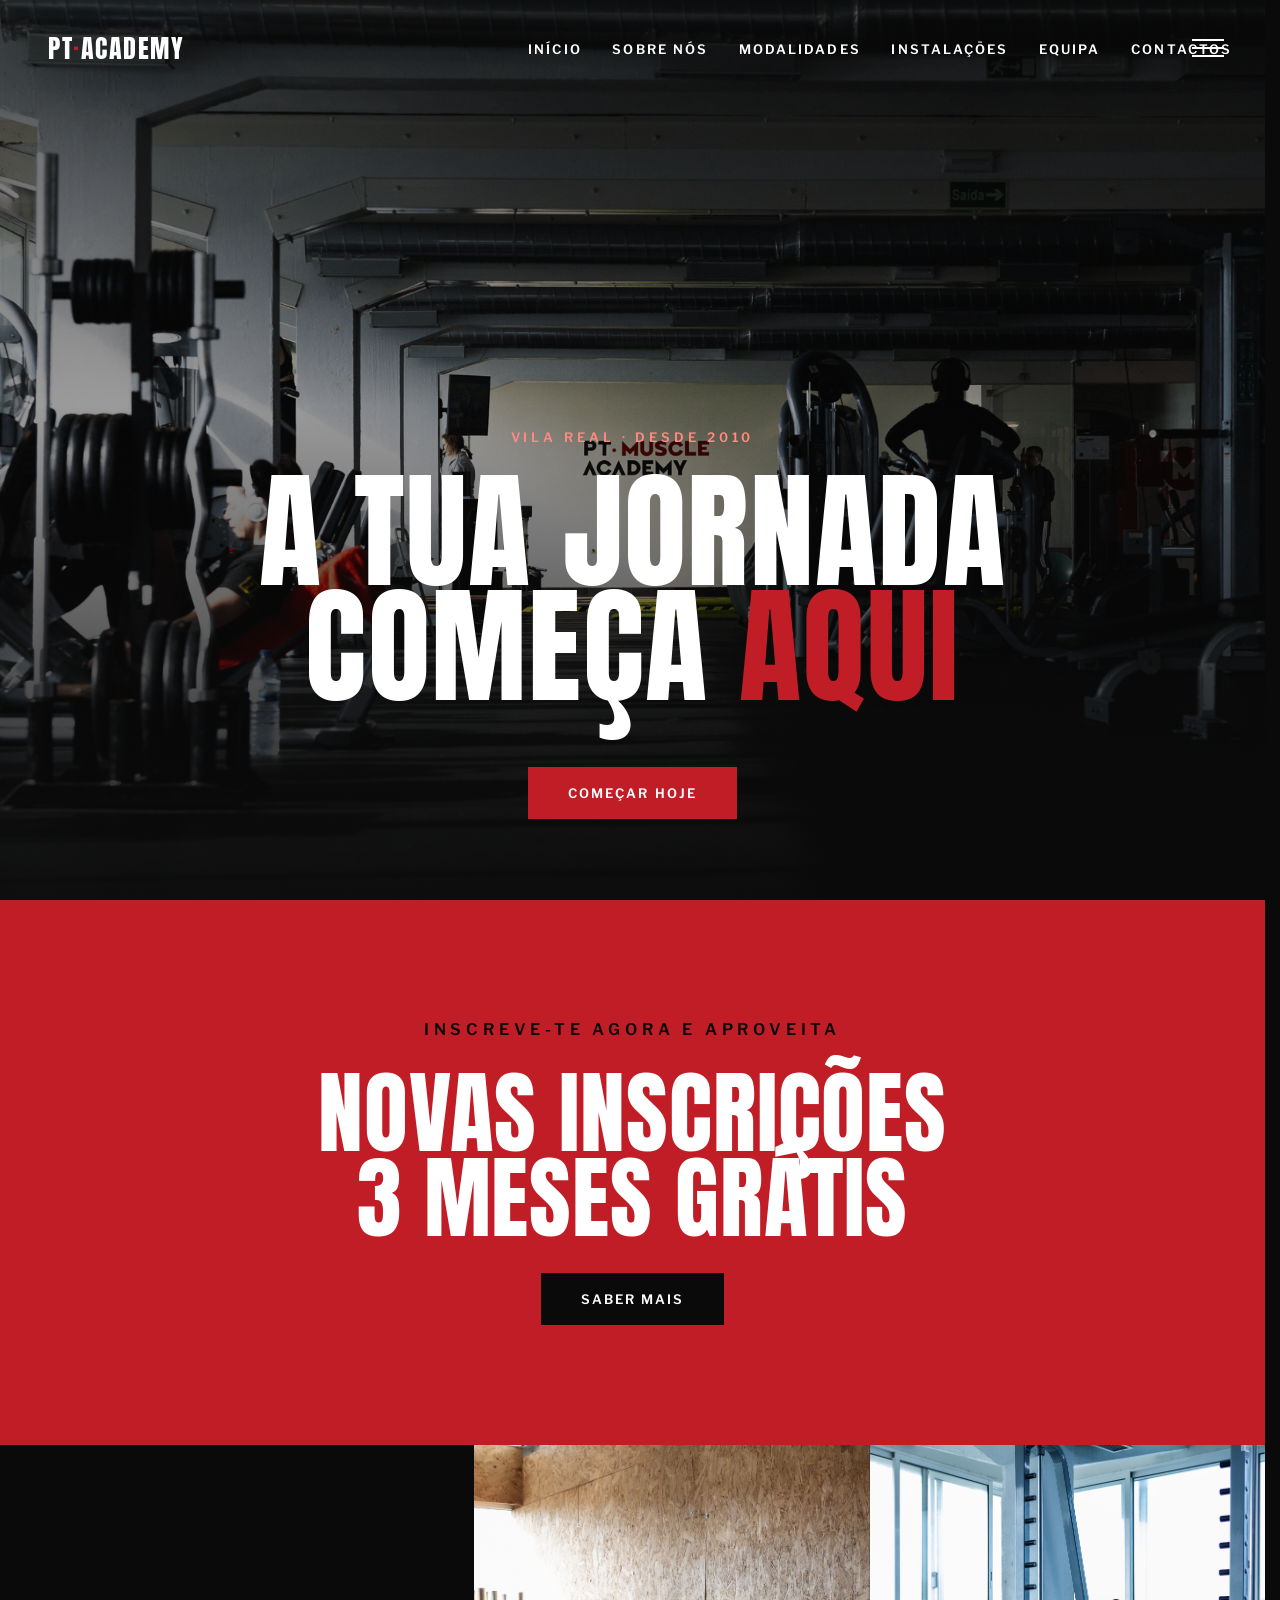
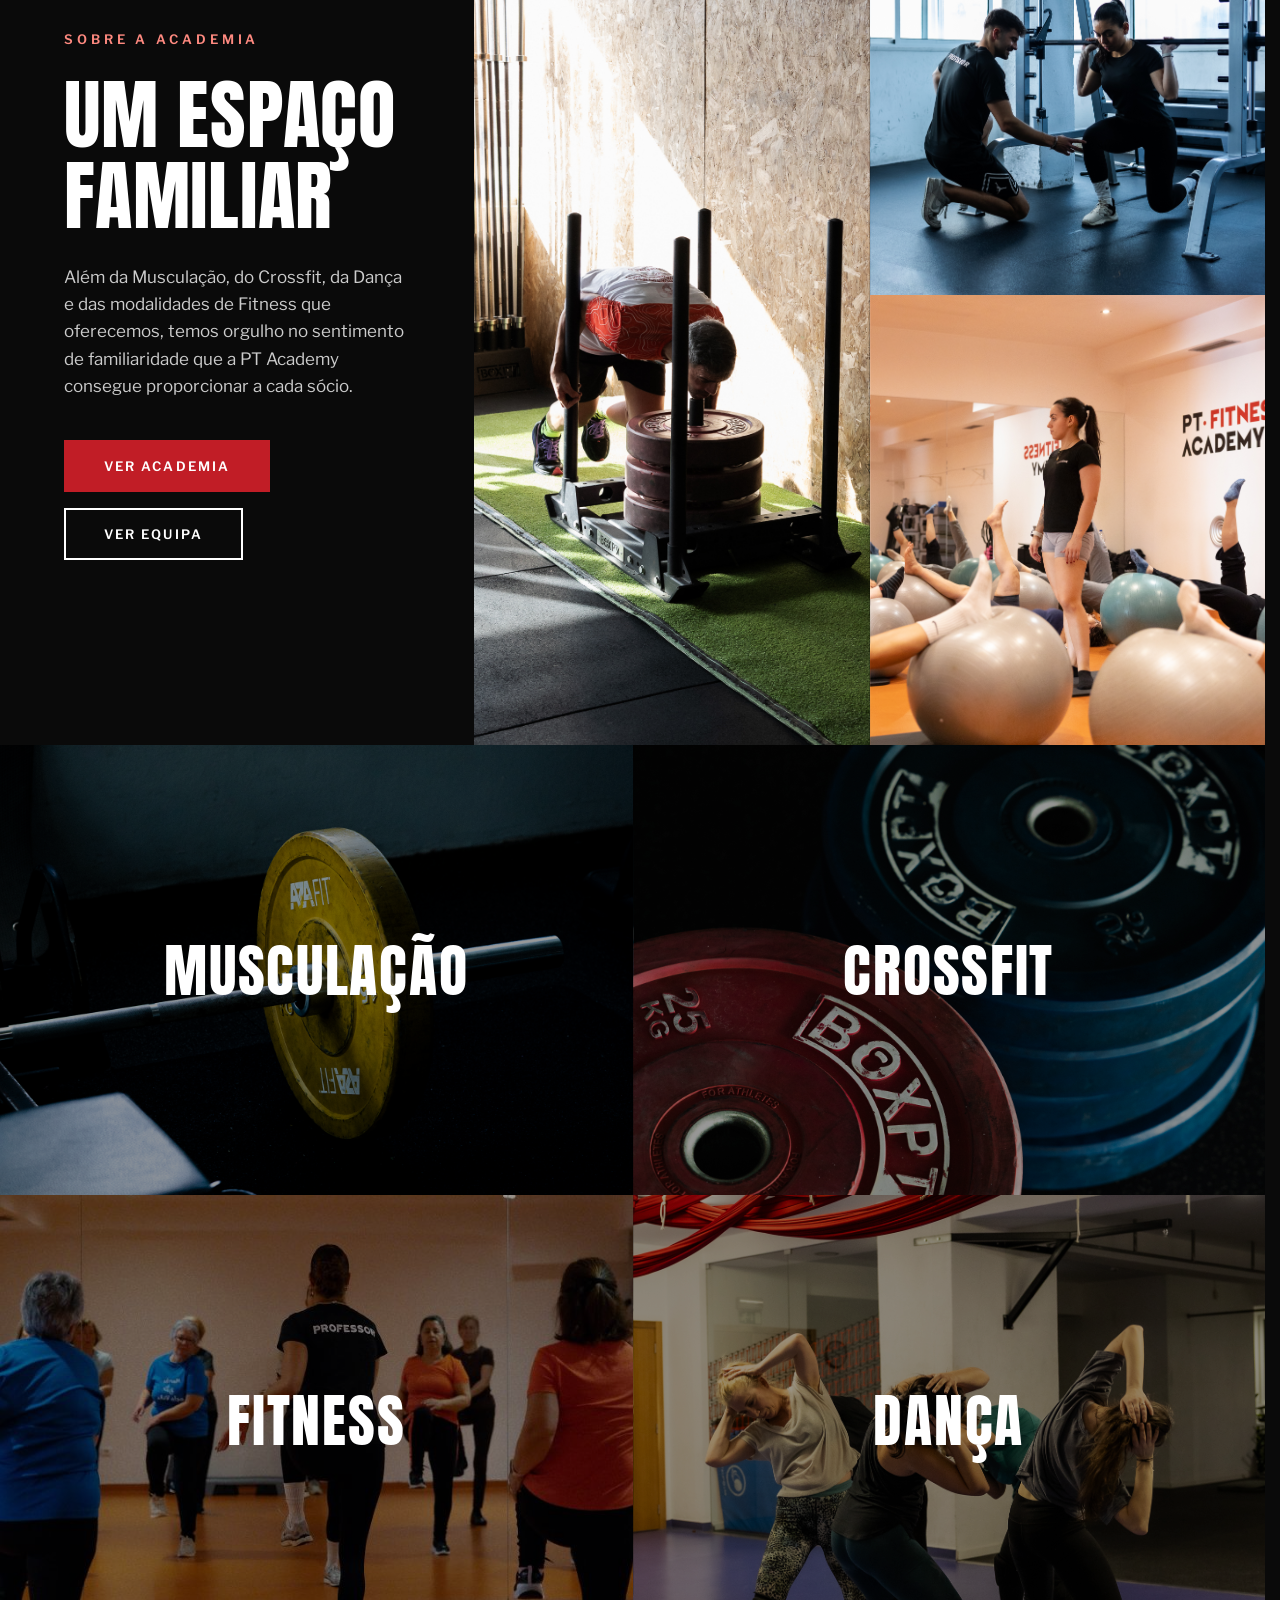
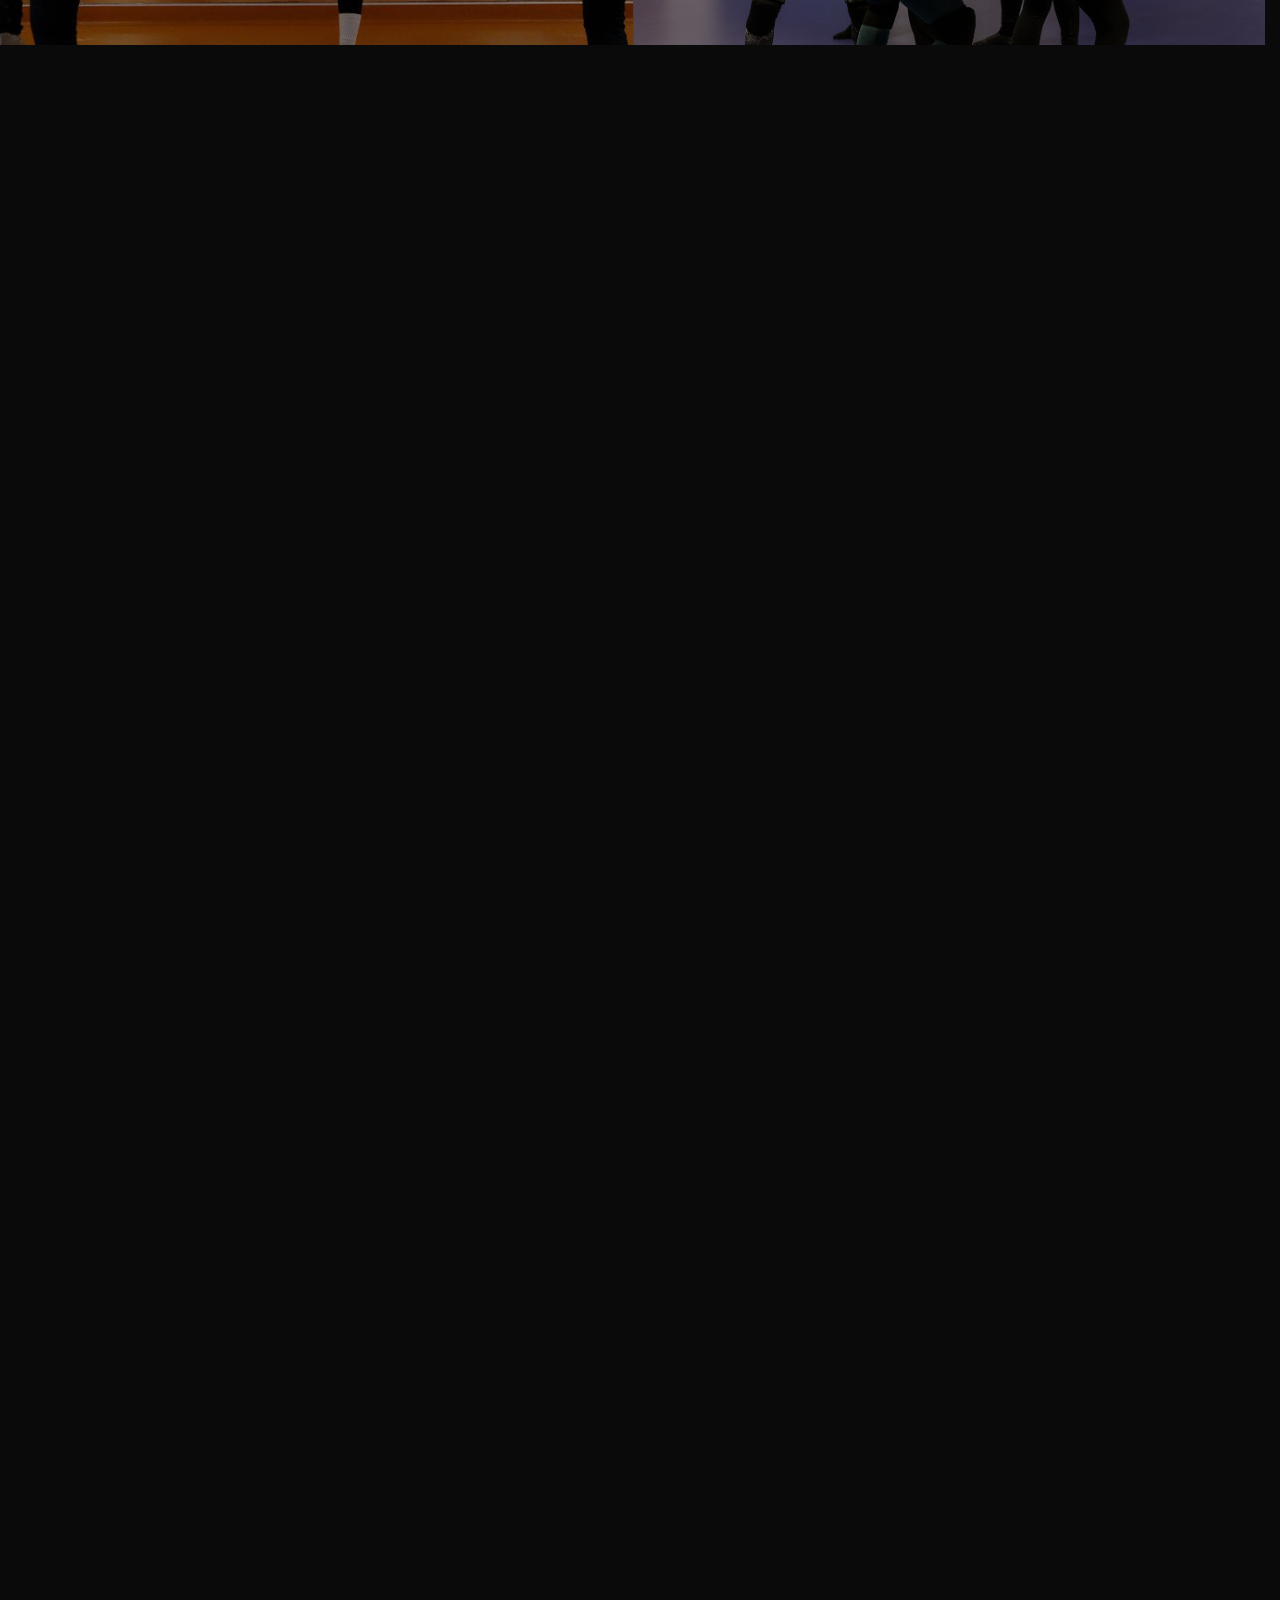
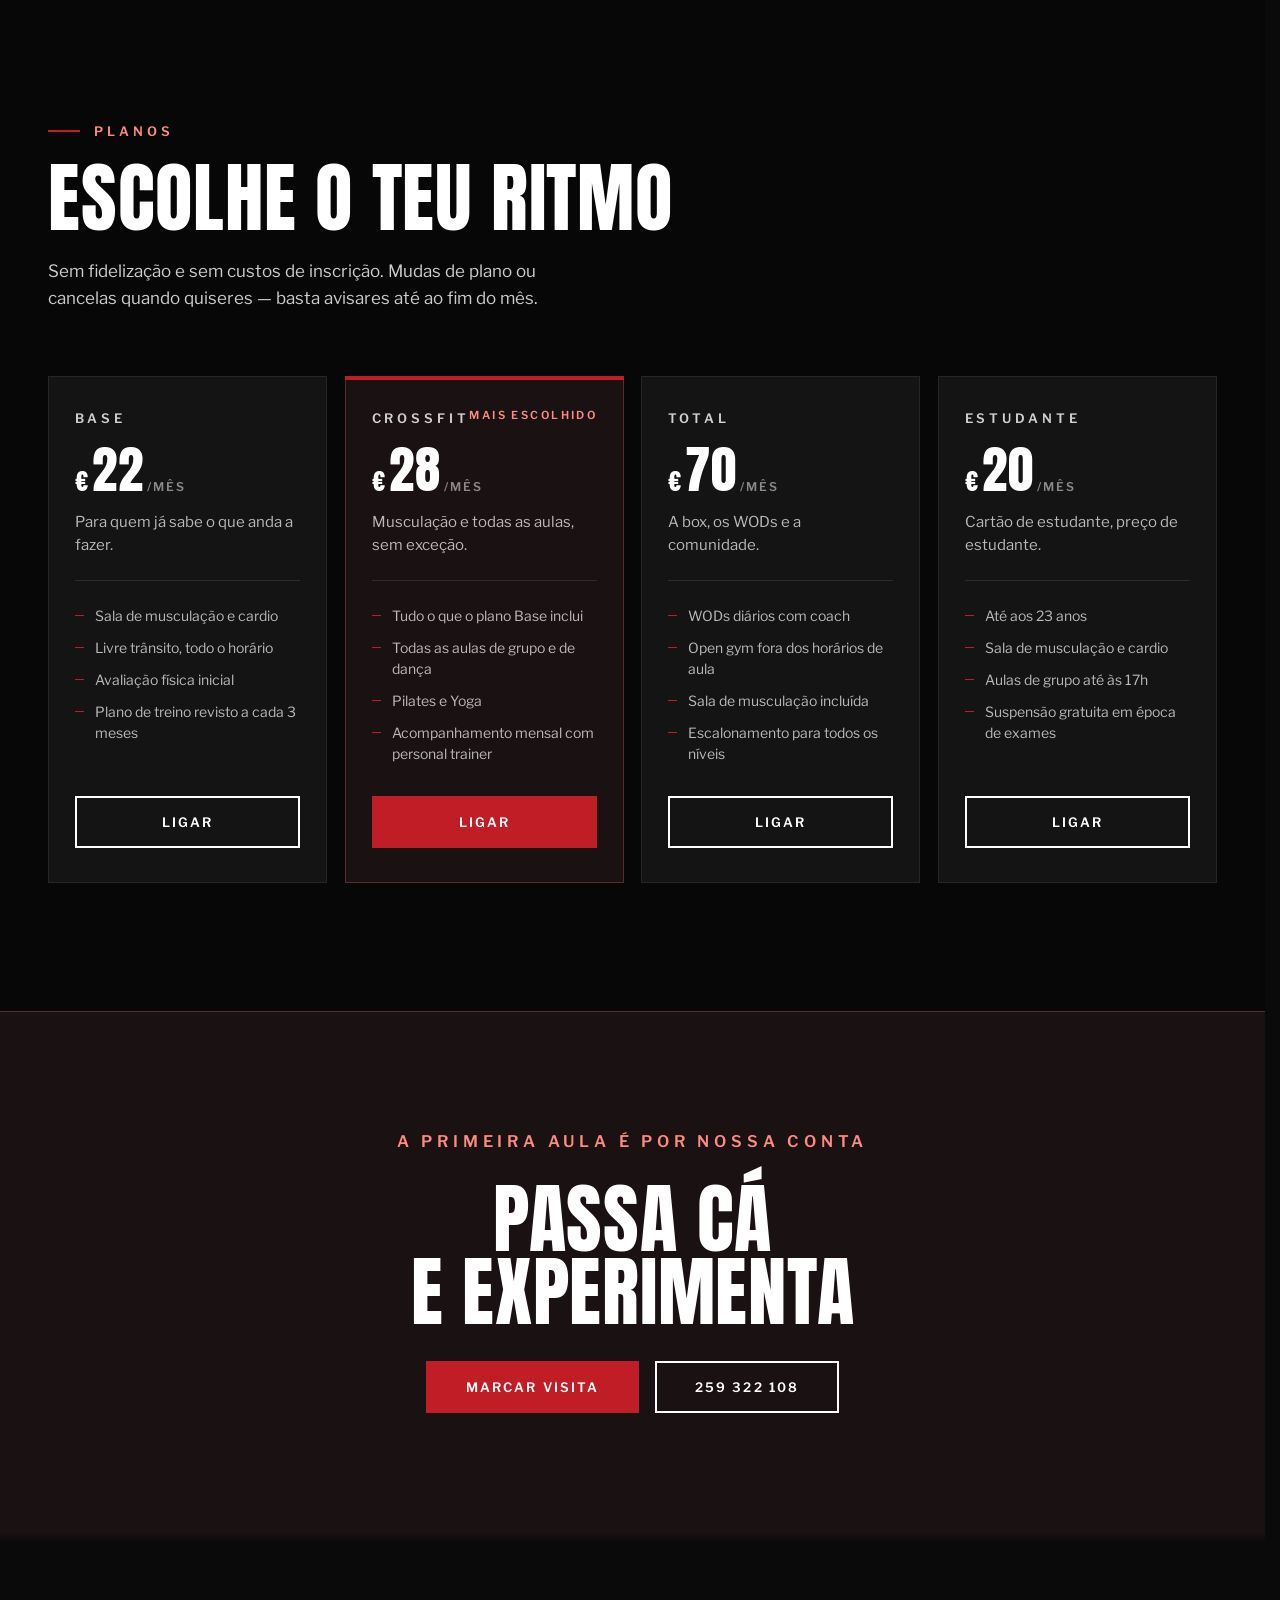
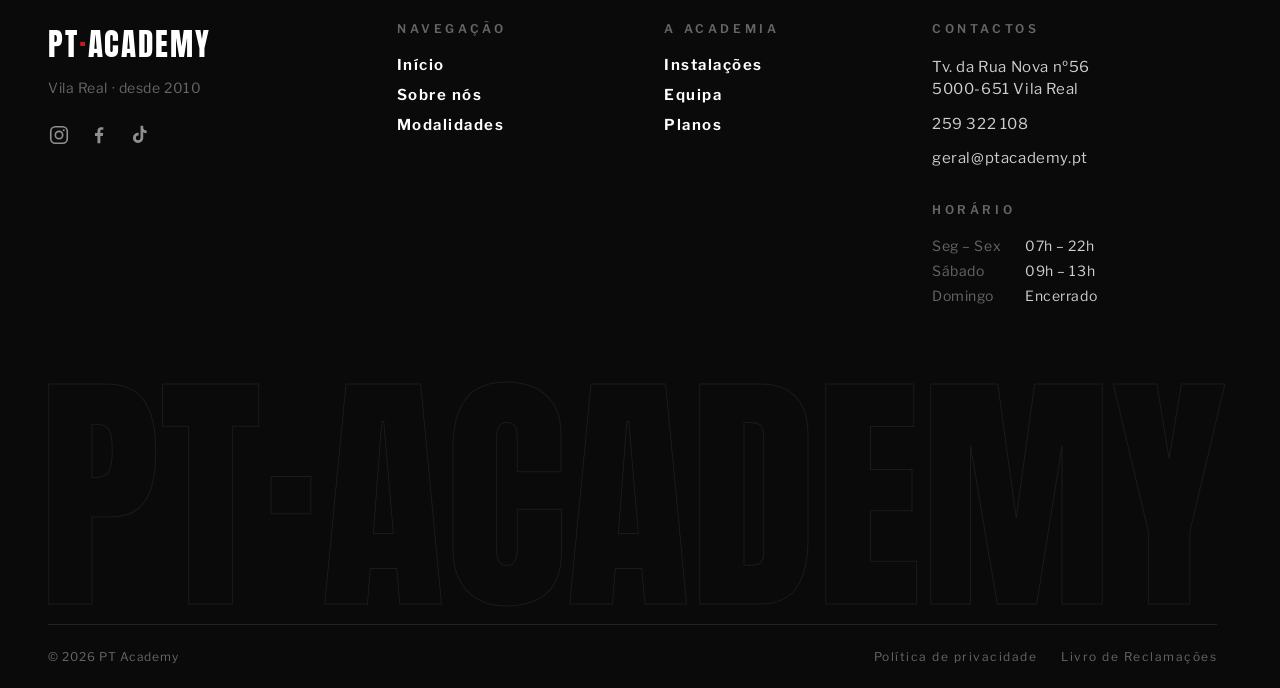
==== index.html @ ba3e9dd9 "Rodapé com quatro blocos e faixa de fecho por cima O rodapé passa de três colunas anónimas de links " ====
<!DOCTYPE html>
<html lang="pt">
<head>
<meta charset="utf-8">
<meta name="viewport" content="width=device-width, initial-scale=1">
<title>PT Academy</title>
<link href="https://fonts.googleapis.com/css2?family=Anton&family=Libre+Franklin:wght@400;600&display=swap" rel="stylesheet">
<link rel="stylesheet" href="styles.css">
<script>document.documentElement.classList.add('js');</script>
</head>
<body>

<!-- Tela de entrada: preta com o logo grande, que depois viaja para o nav -->
<div class="intro" id="intro" aria-hidden="true">
  <span class="intro__logo" id="intro-logo">PT<span class="nav__logo-dot">·</span>ACADEMY</span>
</div>

<nav class="nav">
  <a href="/" class="nav__logo">PT<span class="nav__logo-dot">·</span>ACADEMY</a>

  <ul class="nav__links">
    <li><a class="nav__link" href="#inicio">Início</a></li>
    <li><a class="nav__link" href="#sobre">Sobre nós</a></li>
    <li><a class="nav__link" href="#modalidades">Modalidades</a></li>
    <li><a class="nav__link" href="#instalacoes">Instalações</a></li>
    <li><a class="nav__link" href="#equipa">Equipa</a></li>
    <li><a class="nav__link" href="#contactos">Contactos</a></li>
  </ul>

  <button type="button" class="nav__toggle" id="nav-toggle"
          aria-label="Abrir menu" aria-expanded="false" aria-controls="menu">
    <span class="nav__toggle-bar"></span>
    <span class="nav__toggle-bar"></span>
    <span class="nav__toggle-bar"></span>
  </button>
</nav>

<!-- Menu em ecrã inteiro -->
<div class="menu" id="menu">
  <ul class="menu__list">
    <li class="menu__item"><a class="menu__link" href="#inicio">Início</a></li>
    <li class="menu__item"><a class="menu__link" href="#sobre">Sobre nós</a></li>
    <li class="menu__item"><a class="menu__link" href="#modalidades">Modalidades</a></li>
    <li class="menu__item"><a class="menu__link" href="#instalacoes">Instalações</a></li>
    <li class="menu__item"><a class="menu__link" href="#equipa">Equipa</a></li>
    <li class="menu__item"><a class="menu__link" href="#contactos">Contactos</a></li>
  </ul>
</div>

<!-- Hero -->
<header class="hero">
  <div class="hero__photo"></div>
  <div class="hero__scrim"></div>

  <div class="hero__content">
    <p class="hero__eyebrow">Vila Real · desde 2010</p>
    <h1 class="hero__title">A tua jornada<br>começa <em>aqui</em></h1>
    <a href="#inscricao" class="button button--red">Começar hoje</a>
  </div>
</header>

<!-- Campaign -->
<section class="campaign">
  <p class="campaign__eyebrow">Inscreve-te agora e aproveita</p>
  <h2 class="campaign__title">Novas inscrições 3 meses grátis</h2>
  <a href="#inscricao" class="button button--dark">Saber mais</a>
</section>

<!-- About ("Sobre nós") -->
<section class="about">
  <div class="about__text" data-reveal-group>
    <p class="about__eyebrow reveal reveal--slide">Sobre a academia</p>
    <h2 class="about__title reveal reveal--slide">UM ESPAÇO FAMILIAR</h2>
    <p class="about__body reveal reveal--slide">Além da Musculação, do Crossfit, da Dança e das modalidades de Fitness que oferecemos, temos orgulho no sentimento de familiaridade que a PT Academy consegue proporcionar a cada sócio.</p>
    <div class="about__actions reveal reveal--slide">
      <a href="#academia" class="button button--red">Ver academia</a>
      <a href="#equipa" class="button button--outline">Ver equipa</a>
    </div>
  </div>
  <div class="about__gallery" data-reveal-group>
    <div class="about__photo about__photo--tall">
      <div class="about__photo-img about__photo--rowing reveal"></div>
    </div>
    <div class="about__photo">
      <div class="about__photo-img about__photo--aulas reveal"></div>
    </div>
    <div class="about__photo">
      <div class="about__photo-img about__photo--pilates reveal"></div>
    </div>
  </div>
</section>

<!-- Modalities -->
<section class="modalities">
  <div class="modality modality--musculacao">
    <div class="modality__photo"></div>
    <div class="modality__scrim"></div>
    <p class="modality__title">Musculação</p>
  </div>
  <div class="modality modality--crossfit">
    <div class="modality__photo"></div>
    <div class="modality__scrim"></div>
    <p class="modality__title">Crossfit</p>
  </div>
  <div class="modality modality--fitness">
    <div class="modality__photo"></div>
    <div class="modality__scrim"></div>
    <p class="modality__title">Fitness</p>
  </div>
  <div class="modality modality--danca">
    <div class="modality__photo"></div>
    <div class="modality__scrim"></div>
    <p class="modality__title">Dança</p>
  </div>
</section>

<!-- Galeria pregada ("Instalações") -->
<section class="galeria" id="instalacoes">
  <div class="galeria__palco">
   <div class="galeria__mosaico">

    <figure class="galeria__peca" data-peca="turma">
      <img src="./assets/galeria/galeria-turma.jpg" alt="Turma de aulas de grupo na PT Academy">
    </figure>
    <figure class="galeria__peca" data-peca="peso-morto">
      <img src="./assets/galeria/galeria-peso-morto.jpg" alt="Atleta a pegar na barra para peso morto">
    </figure>
    <figure class="galeria__peca" data-peca="discos-azafit">
      <img src="./assets/galeria/galeria-discos-azafit.jpg" alt="Discos carregados numa barra olímpica">
    </figure>
    <figure class="galeria__peca" data-peca="disco-10">
      <img src="./assets/galeria/galeria-disco-10.jpg" alt="Disco de 10 kg numa máquina de musculação">
    </figure>
    <figure class="galeria__peca" data-peca="sala-cardio">
      <img src="./assets/galeria/galeria-sala-cardio.jpg" alt="Sala de cardio e musculação da PT Academy">
    </figure>
    <figure class="galeria__peca" data-peca="cross-academy">
      <img src="./assets/galeria/galeria-cross-academy.jpg" alt="Parede da box PT Cross Academy">
    </figure>
    <figure class="galeria__peca" data-peca="sala-fitness">
      <img src="./assets/galeria/galeria-sala-fitness.jpg" alt="Sala de aulas da PT Fitness Academy">
    </figure>
    <figure class="galeria__peca" data-peca="estudio">
      <img src="./assets/galeria/galeria-estudio.jpg" alt="Estúdio de dança com espelhos">
    </figure>

    <div class="galeria__peca galeria__peca--texto" data-peca="texto-1">
      <h2 class="galeria__titulo">Onde a <em>magia</em> acontece</h2>
      <p class="galeria__corpo margin-bottom">Da sala de musculação à box de crossfit, cada espaço foi pensado para se treinar à vontade.</p>
    </div>

    <div class="galeria__peca galeria__peca--texto galeria__peca--cta" data-peca="texto-2">
      <h2 class="galeria__titulo">Não fiques <em>pasmado</em></h2>
      <p class="galeria__corpo">Vem ver com os teus olhos.</p>
      <a class="button button--outline" href="#inscricao">Marcar visita</a>
    </div>

   </div>
  </div>
</section>

<!-- Planos -->
<section class="plans" id="planos">
  <div class="plans__head" data-reveal-group>
    <p class="plans__eyebrow reveal reveal--slide">Planos</p>
    <h2 class="plans__title reveal reveal--slide">Escolhe o teu ritmo</h2>
    <p class="plans__lead reveal reveal--slide">Sem fidelização e sem custos de inscrição. Mudas de plano ou cancelas quando quiseres — basta avisares até ao fim do mês.</p>
  </div>

  <div class="plans__grid" data-reveal-group>
  <article class="plan reveal reveal--rise">
    <p class="plan__name">Base</p>
    <p class="plan__price"><span class="plan__currency">€</span>22<span class="plan__period">/mês</span></p>
    <p class="plan__pitch">Para quem já sabe o que anda a fazer.</p>
    <ul class="plan__features">
      <li>Sala de musculação e cardio</li>
      <li>Livre trânsito, todo o horário</li>
      <li>Avaliação física inicial</li>
      <li>Plano de treino revisto a cada 3 meses</li>
    </ul>
    <a class="button button--outline plan__cta" href="tel:+351000000000">Ligar</a>
  </article>

  <article class="plan plan--featured reveal reveal--rise">
    <p class="plan__flag">Mais escolhido</p>
    <p class="plan__name">Crossfit</p>
    <p class="plan__price"><span class="plan__currency">€</span>28<span class="plan__period">/mês</span></p>
    <p class="plan__pitch">Musculação e todas as aulas, sem exceção.</p>
    <ul class="plan__features">
      <li>Tudo o que o plano Base inclui</li>
      <li>Todas as aulas de grupo e de dança</li>
      <li>Pilates e Yoga</li>
      <li>Acompanhamento mensal com personal trainer</li>
    </ul>
    <a class="button button--red plan__cta" href="tel:+351000000000">Ligar</a>
  </article>

  <article class="plan reveal reveal--rise">
    <p class="plan__name">Total</p>
    <p class="plan__price"><span class="plan__currency">€</span>70<span class="plan__period">/mês</span></p>
    <p class="plan__pitch">A box, os WODs e a comunidade.</p>
    <ul class="plan__features">
      <li>WODs diários com coach</li>
      <li>Open gym fora dos horários de aula</li>
      <li>Sala de musculação incluída</li>
      <li>Escalonamento para todos os níveis</li>
    </ul>
    <a class="button button--outline plan__cta" href="tel:+351000000000">Ligar</a>
  </article>

  <article class="plan reveal reveal--rise">
    <p class="plan__name">Estudante</p>
    <p class="plan__price"><span class="plan__currency">€</span>20<span class="plan__period">/mês</span></p>
    <p class="plan__pitch">Cartão de estudante, preço de estudante.</p>
    <ul class="plan__features">
      <li>Até aos 23 anos</li>
      <li>Sala de musculação e cardio</li>
      <li>Aulas de grupo até às 17h</li>
      <li>Suspensão gratuita em época de exames</li>
    </ul>
    <a class="button button--outline plan__cta" href="tel:+351000000000">Ligar</a>
  </article>
  </div>
</section>

<!-- Faixa de fecho -->
<section class="closer">
  <p class="closer__eyebrow">A primeira aula é por nossa conta</p>
  <h2 class="closer__title">Passa cá<br>e experimenta</h2>
  <div class="closer__actions">
    <a class="button button--red" href="#inscricao">Marcar visita</a>
    <a class="button button--outline" href="tel:+351259322108">259 322 108</a>
  </div>
</section>

<footer class="footer" aria-labelledby="footer-titulo">
  <h2 class="visually-hidden" id="footer-titulo">Rodapé</h2>

  <div class="footer__grid">

    <div class="footer__brand">
      <p class="footer__logo">PT<span class="nav__logo-dot">·</span>ACADEMY</p>
      <p class="footer__tagline">Vila Real · desde 2010</p>
      <ul class="footer__social">
        <li>
          <a href="https://www.instagram.com/pt.academy.dfcm/" target="_blank" rel="noopener" aria-label="Instagram da PT Academy">
            <svg viewBox="0 0 24 24" width="22" height="22" fill="none" stroke="currentColor" stroke-width="1.8" aria-hidden="true">
              <rect x="3" y="3" width="18" height="18" rx="5"/>
              <circle cx="12" cy="12" r="4"/>
              <circle cx="17.2" cy="6.8" r="1.1" fill="currentColor" stroke="none"/>
            </svg>
          </a>
        </li>
        <li>
          <a href="https://www.facebook.com/ptacdm/?locale=pt_PT" target="_blank" rel="noopener" aria-label="Facebook da PT Academy">
            <svg viewBox="0 0 24 24" width="22" height="22" fill="currentColor" aria-hidden="true">
              <path d="M13.5 21v-8h2.7l.4-3.1h-3.1V7.9c0-.9.25-1.5 1.55-1.5h1.65V3.63A22 22 0 0 0 14.3 3.5c-2.4 0-4 1.46-4 4.14V9.9H7.6V13h2.7v8z"/>
            </svg>
          </a>
        </li>
        <li>
          <a href="https://www.tiktok.com/@ptacademy.dfcm" target="_blank" rel="noopener" aria-label="TikTok da PT Academy">
            <svg viewBox="0 0 24 24" width="22" height="22" fill="currentColor" aria-hidden="true">
              <path d="M16.6 2h-2.9v13.1a2.55 2.55 0 1 1-2.1-2.5V9.6a5.6 5.6 0 1 0 5 5.57V8.9a6.4 6.4 0 0 0 3.7 1.18V7.2a3.63 3.63 0 0 1-3.7-3.6z"/>
            </svg>
          </a>
        </li>
      </ul>
    </div>

    <nav class="footer__col" aria-labelledby="footer-nav">
      <p class="footer__title" id="footer-nav">Navegação</p>
      <ul>
        <li><a href="#inicio">Início</a></li>
        <li><a href="#sobre">Sobre nós</a></li>
        <li><a href="#modalidades">Modalidades</a></li>
      </ul>
    </nav>

    <nav class="footer__col" aria-labelledby="footer-academia">
      <p class="footer__title" id="footer-academia">A academia</p>
      <ul>
        <li><a href="#instalacoes">Instalações</a></li>
        <li><a href="#equipa">Equipa</a></li>
        <li><a href="#planos">Planos</a></li>
      </ul>
    </nav>

    <div class="footer__contact">
      <p class="footer__title">Contactos</p>
      <ul>
        <li>
          <a href="https://maps.google.com/?q=Travessa+da+Rua+Nova+56,+5000-651+Vila+Real" target="_blank" rel="noopener">
            Tv. da Rua Nova nº56<br>5000-651 Vila Real
          </a>
        </li>
        <li><a href="tel:+351259322108">259 322 108</a></li>
        <li><a href="mailto:geral@ptacademy.pt">geral@ptacademy.pt</a></li>
      </ul>

      <p class="footer__title footer__title--horario">Horário</p>
      <dl class="footer__horario">
        <dt>Seg – Sex</dt><dd>07h – 22h</dd>
        <dt>Sábado</dt><dd>09h – 13h</dd>
        <dt>Domingo</dt><dd>Encerrado</dd>
      </dl>
    </div>

  </div>

  <div class="footer__watermark" aria-hidden="true">
    <span>PT·ACADEMY</span>
  </div>

  <div class="footer__legal">
    <p>© 2026 PT Academy</p>
    <ul>
      <li><a href="#">Política de privacidade</a></li>
      <li><a href="https://www.livroreclamacoes.pt/inicio" target="_blank" rel="noopener">Livro de Reclamações</a></li>
    </ul>
  </div>
</footer>
<script src="intro.js"></script>
<script src="nav.js"></script>
<script src="reveal.js"></script>
<script src="galeria.js"></script>

</body>
</html>
---- styles.css ----
/* PT Academy — hero page styles */

:root {
  --color-red: #C11D26;
  --color-red-light: #FF8A80;
  --color-black: #0A0A0A;
  --color-black-alt: #070707;
  --color-card: #141414;
  --color-maroon: #1A1112;
  --color-maroon-border: #5C2B2E;
  --color-line: rgba(255, 255, 255, .1);
  --font-display: 'Anton', sans-serif;
  --font-body: 'Libre Franklin', sans-serif;
}

* { box-sizing: border-box; }

html {
  scrollbar-gutter: stable;
  scroll-padding-top: 96px;
}

/* overflow-x: clip e não hidden — hidden transformaria o html num
   contentor de scroll e partia o position: sticky do palco da galeria. */
html, body {
  max-width: 100%;
  overflow-x: clip;
}

/* Menu aberto: trava o scroll da página por trás do overlay. */
html.is-menu-open,
html.is-menu-open body {
  overflow: hidden;
}

body {
  margin: 0;
  background: var(--color-black);
  color: #fff;
  font-family: var(--font-body);
}

/* ---------- Scrollbar ---------- */

/* Firefox */
html {
  scrollbar-color: var(--color-red) var(--color-black);
}

/* WebKit / Chromium — sem cantos redondos, tudo a direito. */
::-webkit-scrollbar {
  width: 12px;
  height: 12px;
}
::-webkit-scrollbar-track {
  background: var(--color-black);
}
::-webkit-scrollbar-thumb {
  background: var(--color-red);
  border-radius: 0;
}
::-webkit-scrollbar-thumb:hover {
  background: var(--color-red-light);
}
::-webkit-scrollbar-corner {
  background: var(--color-black);
}

a {
  color: #fff;
  text-decoration: none;
}
a:hover {
  color: var(--color-red);
}

/* ---------- Tela de entrada ---------- */

/* Só existe com JS: sem ele o overlay nunca seria retirado e a página
   ficava preta. */
.intro {
  display: none;
}

.js .intro {
  position: fixed;
  inset: 0;
  z-index: 200;
  display: flex;
  align-items: center;
  justify-content: center;
  pointer-events: none;
  /* ease-in-out ligeiro: arranca e para com suavidade */
  transition: transform var(--intro-fundo, 450ms) cubic-bezier(.42, 0, .58, 1);
  will-change: transform;
}

/* Camada de fundo, dentro do próprio elemento que sai — assim o logo
   sobe junto com o preto em vez de desaparecer sozinho. */
.intro::before {
  content: '';
  position: absolute;
  inset: 0;
  background: var(--color-black);
  z-index: -1;
}

.js .intro.is-out {
  transform: translateY(-100%);
}

.intro__logo {
  position: relative;
  font: clamp(46px, 11vw, 132px) var(--font-display);
  letter-spacing: .06em;
  opacity: 0;
}
.intro__logo.is-visible {
  opacity: 1;
}

/* Enquanto a tela está de pé, o logo do nav fica reservado (ocupa o
   espaço, invisível) — é a posição de chegada. */
.is-intro .nav__logo {
  visibility: hidden;
}
.is-intro,
.is-intro body {
  overflow: hidden;
}

/* ---------- Hero ---------- */

.hero {
  position: relative;
  height: 100dvh;
  min-height: 640px;
  overflow: hidden;
  display: flex;
  flex-direction: column;
  justify-content: flex-end;
  background: var(--color-black);
}

.hero__photo {
  position: absolute;
  inset: 0;
  background-image: url('./assets/pt-academy-25.jpg');
  background-size: cover;
  background-position: center;
}

.hero__scrim {
  position: absolute;
  inset: 0;
  background: linear-gradient(
    rgba(10, 10, 10, 0.65) 0%,
    rgba(10, 10, 10, 0.4) 45%,
    rgba(10, 10, 10, 0.95) 100%
  );
  pointer-events: none;
}

/* ---------- Nav ---------- */

/* --nav-progress vai de 0 (topo) a 1 (nav totalmente sólido) e é
   escrito pelo nav.js a cada frame de scroll. Tudo aqui em baixo é
   interpolado a partir dele — não há transição nenhuma a disparar. */
.nav {
  --nav-progress: 0;

  position: fixed;
  top: 0;
  left: 0;
  right: 0;
  z-index: 100;
  display: flex;
  justify-content: space-between;
  align-items: center;
  gap: 24px;
  padding: calc(28px - 10px * var(--nav-progress)) clamp(24px, 4vw, 48px);
  background: rgb(10 10 10 / var(--nav-progress));
}

.nav__logo {
  font: 26px var(--font-display);
  letter-spacing: .06em;
}
.nav__logo-dot {
  color: var(--color-red);
}

/* A lista e o hamburger ocupam o mesmo canto e cruzam-se em fade:
   a lista entra na segunda metade, o hamburger sai na primeira. */
.nav__links {
  display: flex;
  margin: 0;
  padding: 0;
  list-style: none;
  gap: clamp(18px, 2.4vw, 38px);
  opacity: clamp(0, (var(--nav-progress) - .5) * 2, 1);
  pointer-events: none;
}
.nav--links-on .nav__links {
  pointer-events: auto;
}

.nav__link {
  font: 600 13px var(--font-body);
  letter-spacing: .16em;
  text-transform: uppercase;
}

.nav__toggle {
  position: absolute;
  top: 50%;
  right: clamp(24px, 4vw, 48px);
  transform: translateY(-50%);
  display: flex;
  flex-direction: column;
  gap: 6px;
  padding: 8px;
  background: none;
  border: 0;
  cursor: pointer;
  opacity: clamp(0, 1 - var(--nav-progress) * 2, 1);
}
.nav--links-on .nav__toggle {
  pointer-events: none;
}

.nav__toggle-bar {
  display: block;
  width: 32px;
  height: 2px;
  background: #fff;
  transition: transform .3s ease, opacity .2s ease;
}

/* ---------- Menu em ecrã inteiro ---------- */

.menu {
  position: fixed;
  inset: 0;
  z-index: 90;
  display: flex;
  align-items: center;
  justify-content: center;
  padding: 96px 24px;
  background: var(--color-black);
  opacity: 0;
  visibility: hidden;
  transition: opacity .35s ease, visibility .35s;
}

.menu__list {
  display: flex;
  flex-direction: column;
  align-items: center;
  gap: clamp(10px, 2.2vh, 24px);
  margin: 0;
  padding: 0;
  list-style: none;
  text-align: center;
}

.menu__link {
  display: inline-block;
  font: 400 clamp(32px, 6vw, 68px)/1.05 var(--font-display);
  letter-spacing: .02em;
  text-transform: uppercase;
  opacity: 0;
  transform: translateY(18px);
  transition: opacity .4s ease, transform .4s ease, color .2s ease;
}

/* Aberto: o nav fica por cima (o hamburger vira X e serve de fechar). */
.is-menu-open .menu {
  opacity: 1;
  visibility: visible;
}
.is-menu-open .menu__link {
  opacity: 1;
  transform: none;
}
.is-menu-open .nav {
  background: transparent;
}
.is-menu-open .nav__links {
  opacity: 0;
  pointer-events: none;
}
.is-menu-open .nav__toggle {
  opacity: 1;
  pointer-events: auto;
}
.is-menu-open .nav__toggle-bar:nth-child(1) {
  transform: translateY(8px) rotate(45deg);
}
.is-menu-open .nav__toggle-bar:nth-child(2) {
  opacity: 0;
}
.is-menu-open .nav__toggle-bar:nth-child(3) {
  transform: translateY(-8px) rotate(-45deg);
}

.is-menu-open .menu__item:nth-child(1) .menu__link { transition-delay: 60ms; }
.is-menu-open .menu__item:nth-child(2) .menu__link { transition-delay: 120ms; }
.is-menu-open .menu__item:nth-child(3) .menu__link { transition-delay: 180ms; }
.is-menu-open .menu__item:nth-child(4) .menu__link { transition-delay: 240ms; }
.is-menu-open .menu__item:nth-child(5) .menu__link { transition-delay: 300ms; }
.is-menu-open .menu__item:nth-child(6) .menu__link { transition-delay: 360ms; }
.is-menu-open .menu__item:nth-child(7) .menu__link { transition-delay: 420ms; }
.is-menu-open .menu__item:nth-child(8) .menu__link { transition-delay: 480ms; }

.hero__content {
  position: relative;
  z-index: 2;
  display: flex;
  flex-direction: column;
  align-items: center;
  gap: 28px;
  padding: 0 clamp(24px, 4vw, 48px) clamp(56px, 9vh, 110px);
  text-align: center;
}

.hero__eyebrow {
  margin: 0;
  pointer-events: none;
  color: var(--color-red-light);
  font: 600 13px var(--font-body);
  letter-spacing: .3em;
  text-transform: uppercase;
}

.hero__title {
  margin: 0 0 clamp(24px, 4vh, 64px);
  pointer-events: none;
  font: 400 clamp(56px, 10vw, 220px)/0.9 var(--font-display);
  letter-spacing: .01em;
  text-transform: uppercase;
  text-wrap: balance;
}
.hero__title em {
  color: var(--color-red);
  font-style: normal;
}

.button {
  display: inline-block;
  padding: 18px 40px;
  color: #fff;
  font: 600 13px var(--font-body);
  letter-spacing: .16em;
  text-transform: uppercase;
}
.button--red {
  background: var(--color-red);
  transition: color .2s ease;
}
/* Sem isto, o a:hover global punha o texto vermelho sobre fundo vermelho. */
.button--red:hover {
  color: var(--color-black);
}
.button--dark { background: var(--color-black); }

/* Contorno: 2px de borda com menos 2px de padding, para ficar
   exactamente com a mesma altura dos botões cheios. */
.button--outline {
  padding: 16px 38px;
  border: 2px solid #fff;
  transition: background-color .25s ease, color .25s ease;
}
.button--outline:hover {
  background: #fff;
  color: var(--color-black);
}

/* ---------- Campaign ---------- */

.campaign {
  background: var(--color-red);
  padding: clamp(64px, 10vw, 120px) clamp(24px, 4vw, 48px);
  display: flex;
  flex-direction: column;
  align-items: center;
  gap: 32px;
  text-align: center;
}

.campaign__eyebrow {
  margin: 0;
  color: var(--color-black);
  font: 600 clamp(12px, 1.4vw, 16px) var(--font-body);
  letter-spacing: .3em;
  text-transform: uppercase;
}

.campaign__title {
  margin: 0;
  max-width: 830px;
  color: #fff;
  font: 400 clamp(38px, 7vw, 110px)/0.95 var(--font-display);
  letter-spacing: .01em;
  text-transform: uppercase;
  text-wrap: balance;
}

/* ---------- About ("Sobre nós") ---------- */

.about {
  min-height: 100dvh;
  display: grid;
  grid-template-columns: 0.6fr 1fr;
  background: var(--color-black);
  color: #fff;
}

.about__text {
  padding: clamp(64px, 8vw, 100px) clamp(24px, 5vw, 72px);
  display: flex;
  flex-direction: column;
  justify-content: center;
  gap: 28px;
}

.about__eyebrow {
  margin: 0;
  color: var(--color-red-light);
  font: 600 13px var(--font-body);
  letter-spacing: .3em;
  text-transform: uppercase;
}

.about__title {
  margin: 0;
  font: 400 clamp(38px, 6vw, 110px)/1.05 var(--font-display);
  text-transform: uppercase;
  letter-spacing: .01em;
}

.about__body {
  margin: 0;
  max-width: 480px;
  font: 400 17px/1.6 var(--font-body);
  color: #ccc;
}

.about__actions {
  display: flex;
  flex-wrap: wrap;
  gap: 16px;
  margin-top: 12px;
}

.about__gallery {
  min-height: 520px;
  display: grid;
  grid-template-columns: 1fr 1fr;
  grid-template-rows: 1fr 1fr;
  overflow: hidden;
}

/* Moldura fixa: transborda 1px para a vizinha, para não sobrar
   nenhuma costura de subpíxel entre as células do grid, e apara
   o zoom da imagem que tem lá dentro. */
.about__photo {
  margin: 0 -1px -1px 0;
  overflow: hidden;
}

/* A camada que realmente anima, dentro da moldura. */
.about__photo-img {
  width: 100%;
  height: 100%;
  background-size: cover;
  background-position: center;
}
.about__photo--tall {
  grid-row: 1 / 3;
}
.about__photo--rowing { background-image: url('./assets/HYROX.jpg'); }
.about__photo--aulas  { background-image: url('./assets/pt-academy-aulas-pt-2.jpg'); }
.about__photo--pilates { background-image: url('./assets/pilates-12.jpg'); }

/* ---------- Modalities ---------- */

/* Cortina da galeria: esta secção é opaca e tapa a viewport inteira,
   por isso é ela que desliza por cima do palco pregado e o vai
   descobrindo. Precisa de z-index para ficar por cima. */
.modalities {
  position: relative;
  z-index: 1;
  height: 100dvh;
  min-height: 640px;
  display: grid;
  grid-template-columns: 1fr 1fr;
  grid-template-rows: 1fr 1fr;
}

.modality {
  position: relative;
  overflow: hidden;
}

.modality__photo {
  position: absolute;
  inset: 0;
  background-size: cover;
  background-position: center;
  transition: transform .5s ease;
}
.modality:hover .modality__photo {
  transform: scale(1.08);
}

.modality__scrim {
  position: absolute;
  inset: 0;
  background: rgba(0, 0, 0, .4);
}

.modality__title {
  position: absolute;
  inset: 0;
  margin: 0;
  display: flex;
  align-items: center;
  justify-content: center;
  color: #fff;
  font: 400 clamp(28px, 4.5vw, 72px) var(--font-display);
  letter-spacing: .03em;
  text-transform: uppercase;
}

.modality--musculacao .modality__photo { background-image: url('./assets/pt-academy-musculacao.jpg'); }
.modality--crossfit .modality__photo   { background-image: url('./assets/pt-academy-crossfit.jpg'); }
.modality--fitness .modality__photo    { background-image: url('./assets/pt-academy-fitness.jpg'); }
.modality--danca .modality__photo      { background-image: url('./assets/pt-academy-danca.jpg'); }

/* ---------- Galeria pregada ---------- */

/* O wrapper é alto e começa 100dvh acima de onde estaria: esse
   arranque fica escondido debaixo das modalidades. O palco cola-se ao
   topo enquanto ainda está tapado e, à medida que a cortina sobe, vai
   sendo descoberto sem se mexer. Passada essa primeira 100dvh começa o
   movimento interno do mosaico, que dura o resto do wrapper. */
.galeria {
  position: relative;
  z-index: 0;
  /* 100 de entrada + 200 de mosaico + 50 de folga + 100 de saída, mais a
     altura do próprio palco. A folga é o TOLERANCIA_FIM do galeria.js. */
  height: 550dvh;
  margin-top: -100dvh;
  background: var(--color-black);
}

.galeria__palco {
  position: sticky;
  top: 0;
  height: 100dvh;
  overflow: hidden;
}

/* A tela do mosaico é mais alta do que a viewport e desliza através
   dela (translate em Y) ao mesmo tempo que os cortes se mexem. Altura e
   deslocamento são escritos pelo galeria.js. */
.galeria__mosaico {
  position: absolute;
  left: 0;
  top: 0;
  width: 100%;
  will-change: transform;
}

/* As peças são posicionadas em pixels pelo galeria.js. As arestas são
   arredondadas uma só vez por corte, portanto peças vizinhas partilham
   exatamente o mesmo inteiro — sem frestas nem sobreposições. */
.galeria__peca {
  position: absolute;
  left: 0;
  top: 0;
  width: 0;
  height: 0;
  margin: 0;
  overflow: hidden;
  background: var(--color-black);
}

.galeria__peca img {
  position: absolute;
  left: 0;
  top: -9%;
  width: 100%;
  height: 118%;
  object-fit: cover;
  display: block;
  will-change: transform;
}

.galeria__peca--texto {
  display: flex;
  flex-direction: column;
  justify-content: flex-end;
  gap: 14px;
  padding: clamp(18px, 2.2vw, 38px);
}

.galeria__eyebrow {
  margin: 0;
  color: var(--color-red-light);
  font: 600 12px var(--font-body);
  letter-spacing: .3em;
  text-transform: uppercase;
}

.galeria__titulo {
  margin: 0;
  font: 400 clamp(28px, 3.4vw, 60px)/0.95 var(--font-display);
  letter-spacing: .01em;
  text-transform: uppercase;
  text-wrap: balance;
}

.galeria__titulo em{
  color: var(--color-red);
}

.galeria__corpo {
  margin: 0;
  max-width: 40ch;
  color: rgba(255, 255, 255, .75);
  font: 400 clamp(13px, 1.1vw, 16px)/1.5 var(--font-body);
}

.galeria__peca--cta {
  align-items: flex-start;
}

.margin-bottom{
  margin-bottom: 30%;
}
/* ---------- Planos ---------- */

/* Saída da galeria, simétrica à entrada: os planos arrancam 100dvh mais
   cedo e sobem por cima do palco, que a essa altura já terminou o mosaico
   mas continua pregado. Precisam de z-index e de fundo opaco, tal como a
   cortina de entrada (.modalities). */
.plans {
  position: relative;
  z-index: 1;
  margin-top: -100dvh;
  padding: clamp(72px, 10vw, 130px) clamp(24px, 4vw, 48px);
  background: var(--color-black-alt);
}

.plans__head {
  max-width: 720px;
  margin: 0 0 clamp(40px, 5vw, 64px);
}

/* Sublinhado vermelho curto antes do eyebrow, como na homepage original. */
.plans__eyebrow {
  display: flex;
  align-items: center;
  gap: 14px;
  margin: 0 0 20px;
  color: var(--color-red-light);
  font: 600 13px var(--font-body);
  letter-spacing: .3em;
  text-transform: uppercase;
}
.plans__eyebrow::before {
  content: '';
  width: 32px;
  height: 2px;
  background: var(--color-red);
}

.plans__title {
  margin: 0 0 20px;
  font: 400 clamp(38px, 6vw, 96px)/1.02 var(--font-display);
  letter-spacing: .01em;
  text-transform: uppercase;
  text-wrap: balance;
}

.plans__lead {
  margin: 0;
  max-width: 560px;
  font: 400 17px/1.6 var(--font-body);
  color: #ccc;
}

.plans__grid {
  display: grid;
  grid-template-columns: repeat(4, 1fr);
  gap: clamp(12px, 1.4vw, 20px);
  align-items: stretch;
}

.plan {
  position: relative;
  display: flex;
  flex-direction: column;
  padding: clamp(28px, 2.6vw, 40px) clamp(22px, 2vw, 32px);
  background: var(--color-card);
  border: 1px solid rgba(255, 255, 255, .08);
  transition: border-color .25s ease, background-color .25s ease;
}
.plan:hover {
  border-color: rgba(193, 29, 38, .55);
}

/* O destaque não muda de tamanho — muda de temperatura. */
.plan--featured {
  background: var(--color-maroon);
  border-color: var(--color-maroon-border);
}
.plan--featured::before {
  content: '';
  position: absolute;
  top: -1px;
  left: -1px;
  right: -1px;
  height: 4px;
  background: var(--color-red);
}

.plan__flag {
  position: absolute;
  top: clamp(26px, 2.4vw, 36px);
  right: clamp(22px, 2vw, 32px);
  margin: 0;
  color: var(--color-red-light);
  font: 600 11px var(--font-body);
  letter-spacing: .22em;
  text-transform: uppercase;
}

.plan__name {
  margin: 0 0 18px;
  font: 600 13px var(--font-body);
  letter-spacing: .3em;
  text-transform: uppercase;
  color: rgba(255, 255, 255, .8);
}

.plan__price {
  display: flex;
  align-items: baseline;
  gap: 4px;
  margin: 0 0 16px;
  font: 400 clamp(44px, 4vw, 62px)/1 var(--font-display);
  letter-spacing: .01em;
}
.plan__currency {
  font-size: .48em;
}
.plan__period {
  font: 600 12px var(--font-body);
  letter-spacing: .16em;
  text-transform: uppercase;
  color: rgba(255, 255, 255, .5);
}

.plan__pitch {
  margin: 0 0 24px;
  font: 400 15px/1.5 var(--font-body);
  color: rgba(255, 255, 255, .7);
}

.plan__features {
  margin: 0 0 32px;
  padding: 24px 0 0;
  list-style: none;
  display: grid;
  gap: 11px;
  border-top: 1px solid var(--color-line);
}
.plan__features li {
  position: relative;
  padding-left: 20px;
  font: 400 14px/1.5 var(--font-body);
  color: rgba(255, 255, 255, .7);
}
/* Traço vermelho em vez de bola — nada nesta página é redondo. */
.plan__features li::before {
  content: '';
  position: absolute;
  top: .65em;
  left: 0;
  width: 9px;
  height: 1px;
  background: var(--color-red);
}

/* margin-top: auto alinha os botões todos em baixo, mesmo com
   listas de tamanhos diferentes. */
.plan__cta {
  display: block;
  margin-top: auto;
  text-align: center;
}

.plans__note {
  margin: clamp(32px, 4vw, 48px) 0 0;
  max-width: 640px;
  font: 400 14px/1.6 var(--font-body);
  color: #666;
}

/* ---------- Closer (faixa de fecho, antes do rodapé) ---------- */

/* Bordô e não vermelho: a faixa vermelha é a .campaign, a meio da página. */
.closer {
  background: var(--color-maroon);
  border-top: 1px solid var(--color-maroon-border);
  padding: clamp(64px, 10vw, 120px) clamp(24px, 4vw, 48px);
  display: flex;
  flex-direction: column;
  align-items: center;
  gap: 32px;
  text-align: center;
}

.closer__eyebrow {
  margin: 0;
  color: var(--color-red-light);
  font: 600 clamp(12px, 1.4vw, 16px) var(--font-body);
  letter-spacing: .3em;
  text-transform: uppercase;
}

.closer__title {
  margin: 0;
  max-width: 830px;
  font: 400 clamp(34px, 6vw, 88px)/0.95 var(--font-display);
  letter-spacing: .01em;
  text-transform: uppercase;
  text-wrap: balance;
}

.closer__actions {
  display: flex;
  flex-wrap: wrap;
  justify-content: center;
  gap: 16px;
}

/* Footer */

/* 100% e não 100dvw: com scrollbar, 100dvw é mais largo do que o body. */
.footer{
  width: 100%;
  padding: clamp(56px, 7vw, 88px) clamp(24px, 4vw, 48px) 0;
  background-color: var(--color-black);
  position: relative;
  overflow: hidden;
}

.footer::after{
  content:"";
  height:10px;
  background: linear-gradient(to bottom, var(--color-maroon), rgba(0, 0, 0, 0));
  position: absolute;
  top: 0;
  left: 0;
  right: 0;
  z-index: 1;
}

.footer__grid{
  display: grid;
  grid-template-columns: 1.4fr 1fr 1fr 1.4fr;
  gap: clamp(32px, 5vw, 64px);
  align-items: start;
}

.footer ul{
  list-style: none;
  margin: 0;
  padding: 0;
  display: flex;
  flex-direction: column;
  gap: 12px;
  align-items: flex-start;
  letter-spacing: 1.5px;
  font-weight: 650;
  font-size: 15px;
}

/* Títulos de coluna: o mesmo tratamento dos eyebrows do resto do site. */
.footer__title{
  margin: 0 0 20px;
  color: #666;
  font: 600 12px var(--font-body);
  letter-spacing: .3em;
  text-transform: uppercase;
}
.footer__title--horario{
  margin-top: 32px;
}

.footer__logo{
  margin: 0;
  font: clamp(24px, 2.4vw, 32px) var(--font-display);
  letter-spacing: .06em;
}

.footer__tagline{
  margin: 12px 0 28px;
  color: #666;
  font-size: 14px;
  letter-spacing: .04em;
}

.footer__social{
  flex-direction: row !important;
  gap: 18px !important;
}
.footer__social a{
  display: flex;
  color: rgba(255, 255, 255, .55);
  transition: color .25s ease;
}
.footer__social a:hover{
  color: var(--color-red);
}

.footer__contact a{
  color: rgba(255, 255, 255, .8);
  font-weight: 400;
  letter-spacing: .04em;
  line-height: 1.5;
}
.footer__contact a:hover{
  color: var(--color-red);
}

.footer__horario{
  margin: 0;
  display: grid;
  grid-template-columns: auto 1fr;
  gap: 8px 24px;
  font-size: 14px;
  letter-spacing: .04em;
}
.footer__horario dt{
  color: #666;
}
.footer__horario dd{
  margin: 0;
  color: rgba(255, 255, 255, .8);
  font-family: var(--font-body);
  font-variant-numeric: tabular-nums;
}

/* Contorno em vez de preenchimento: presente sem competir com o conteúdo. */
.footer__watermark{
  margin-top: clamp(32px, 5vw, 64px);
  color: transparent;
  -webkit-text-stroke: 1px rgba(255, 255, 255, .07);
  font-family: var(--font-display);
  font-size: clamp(64px, 20vw, 320px);
  line-height: 1;
  display: flex;
  justify-content: center;
  user-select: none;
  pointer-events: none;
}

.footer__legal{
  border-top: 1px solid var(--color-line);
  padding: 24px 0;
  display: flex;
  flex-wrap: wrap;
  justify-content: space-between;
  align-items: center;
  gap: 12px 32px;
  color: #666;
  font-size: 12px;
  letter-spacing: .06em;
}
.footer__legal p{
  margin: 0;
}
.footer__legal ul{
  flex-direction: row !important;
  gap: 24px !important;
  font-weight: 400 !important;
  font-size: 12px !important;
}
.footer__legal a{
  color: #666;
}
.footer__legal a:hover{
  color: var(--color-red);
}

/* Só para leitores de ecrã: dá nome à landmark do rodapé. */
.visually-hidden{
  position: absolute;
  width: 1px;
  height: 1px;
  margin: -1px;
  padding: 0;
  overflow: hidden;
  clip-path: inset(50%);
  white-space: nowrap;
}

/* ---------- Responsive ---------- */

@media (max-width: 1150px) {
  .plans__grid {
    grid-template-columns: repeat(2, 1fr);
  }
}

@media (max-width: 620px) {
  .plans__grid {
    grid-template-columns: 1fr;
  }
}

@media (max-width: 900px) {
  /* A lista completa não cabe: fica sempre o hamburger. */
  .nav__links {
    display: none;
  }
  .nav__toggle {
    opacity: 1;
    pointer-events: auto;
  }
  .about {
    grid-template-columns: 1fr;
  }
  .about__gallery {
    min-height: 380px;
  }
  .modalities {
    grid-template-columns: 1fr;
    grid-template-rows: repeat(4, 1fr);
    height: auto;
    min-height: 0;
  }
  .modality {
    min-height: 240px;
  }
}

@media (max-width: 900px) {
  .footer__grid {
    grid-template-columns: 1fr 1fr;
  }
  .footer__brand {
    grid-column: 1 / -1;
  }
}

@media (max-width: 620px) {
  .footer__grid {
    grid-template-columns: 1fr;
  }
  .footer__legal {
    flex-direction: column;
    align-items: flex-start;
  }
  .footer__legal ul {
    gap: 16px !important;
  }
}

/* ---------- Reveal (animação de entrada das imagens) ---------- */

@keyframes reveal-in {
  from {
    opacity: 0;
    transform: scale(1.12);
  }
  to {
    opacity: 1;
    transform: scale(1);
  }
}

.js .reveal {
  opacity: 0;
}

.js .reveal.is-revealed {
  opacity: 1;
  animation: reveal-in 1.1s cubic-bezier(.22, .61, .36, 1) both;
  animation-delay: var(--reveal-delay, 0ms);
  will-change: opacity, transform;
}

/* Variante: entrada da coluna de texto, a deslizar da esquerda. */
@keyframes reveal-slide-in {
  from {
    opacity: 0;
    transform: translateX(-32px);
  }
  to {
    opacity: 1;
    transform: none;
  }
}

.js .reveal.reveal--slide.is-revealed {
  animation: reveal-slide-in .8s cubic-bezier(.22, .61, .36, 1) both;
  animation-delay: var(--reveal-delay, 0ms);
}

/* Variante: entrada dos cartões, de baixo para cima. */
@keyframes reveal-rise-in {
  from {
    opacity: 0;
    transform: translateY(28px);
  }
  to {
    opacity: 1;
    transform: none;
  }
}

.js .reveal.reveal--rise.is-revealed {
  animation: reveal-rise-in .8s cubic-bezier(.22, .61, .36, 1) both;
  animation-delay: var(--reveal-delay, 0ms);
}

@media (prefers-reduced-motion: reduce) {
  .js .reveal,
  .js .reveal.is-revealed {
    opacity: 1;
    animation: none;
  }
  .menu,
  .menu__link,
  .nav,
  .nav__toggle-bar {
    transition: none;
  }
  .menu__link {
    transform: none;
  }
}
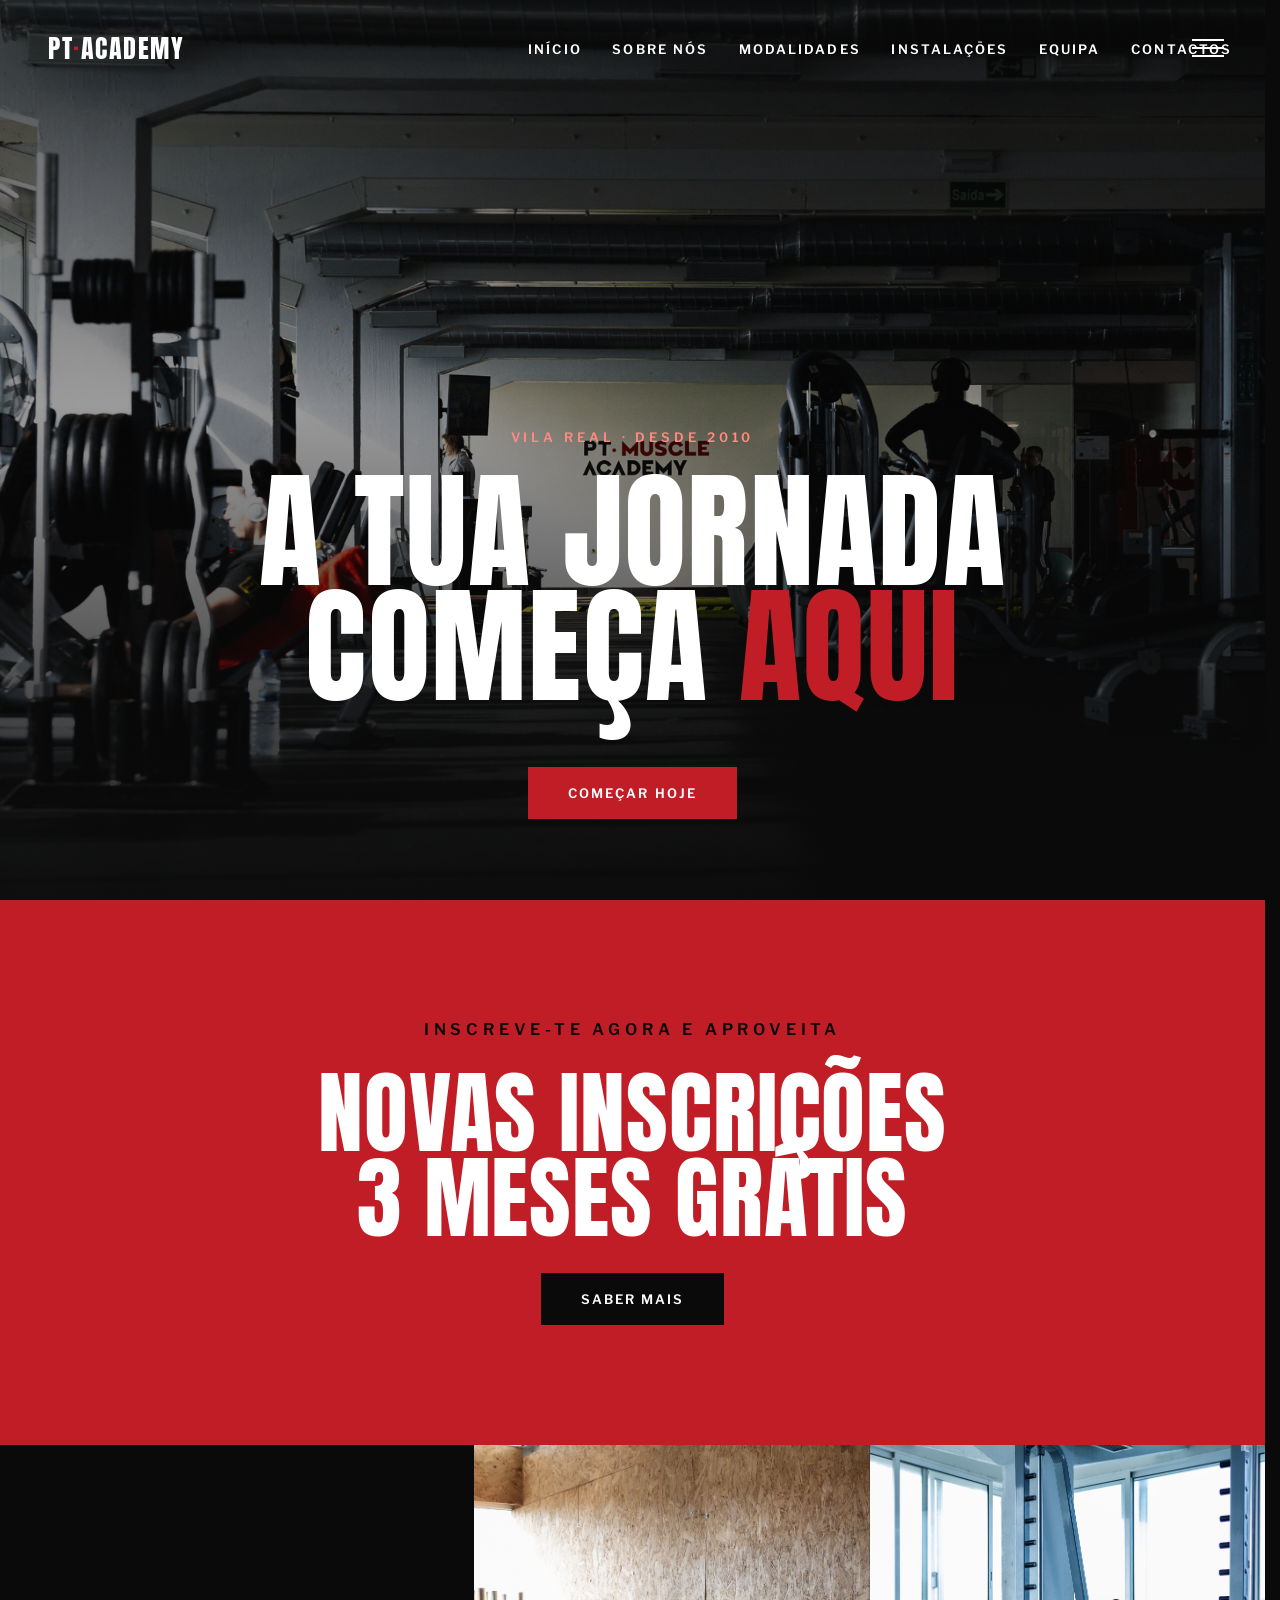
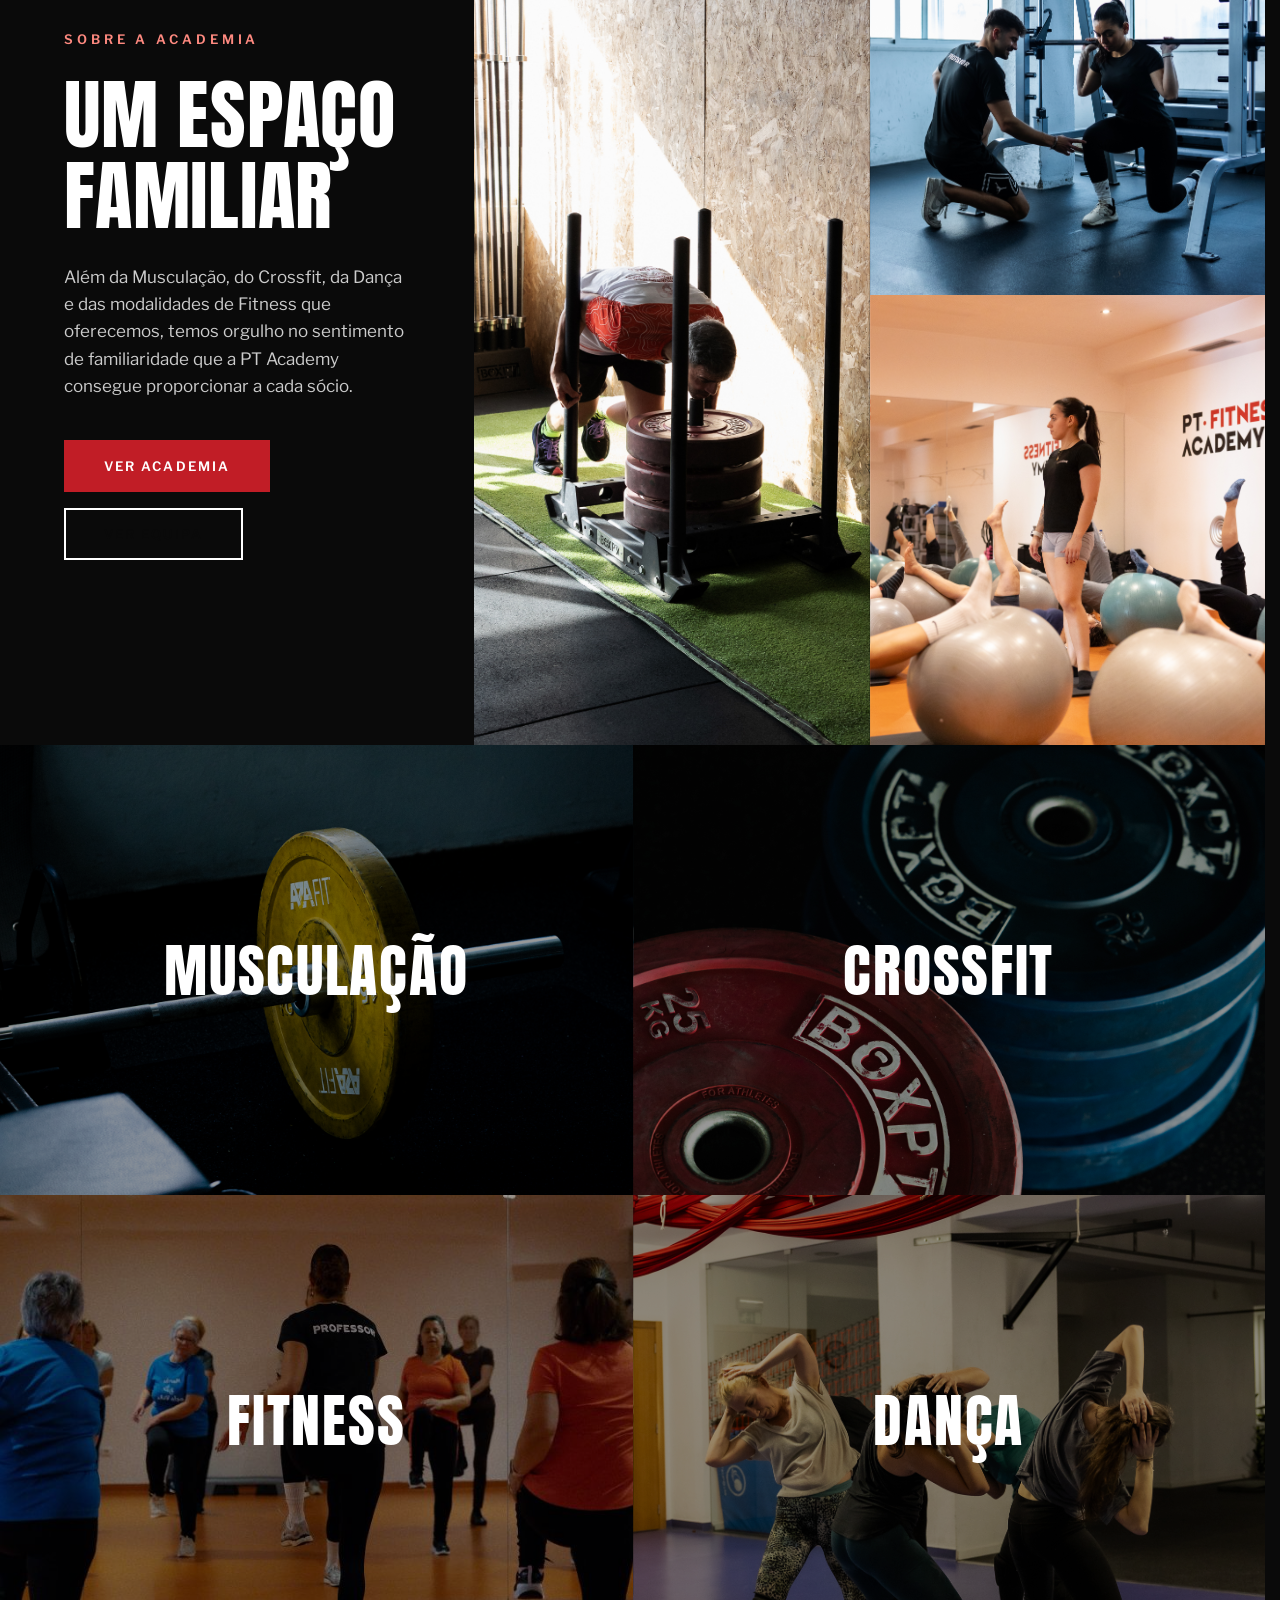
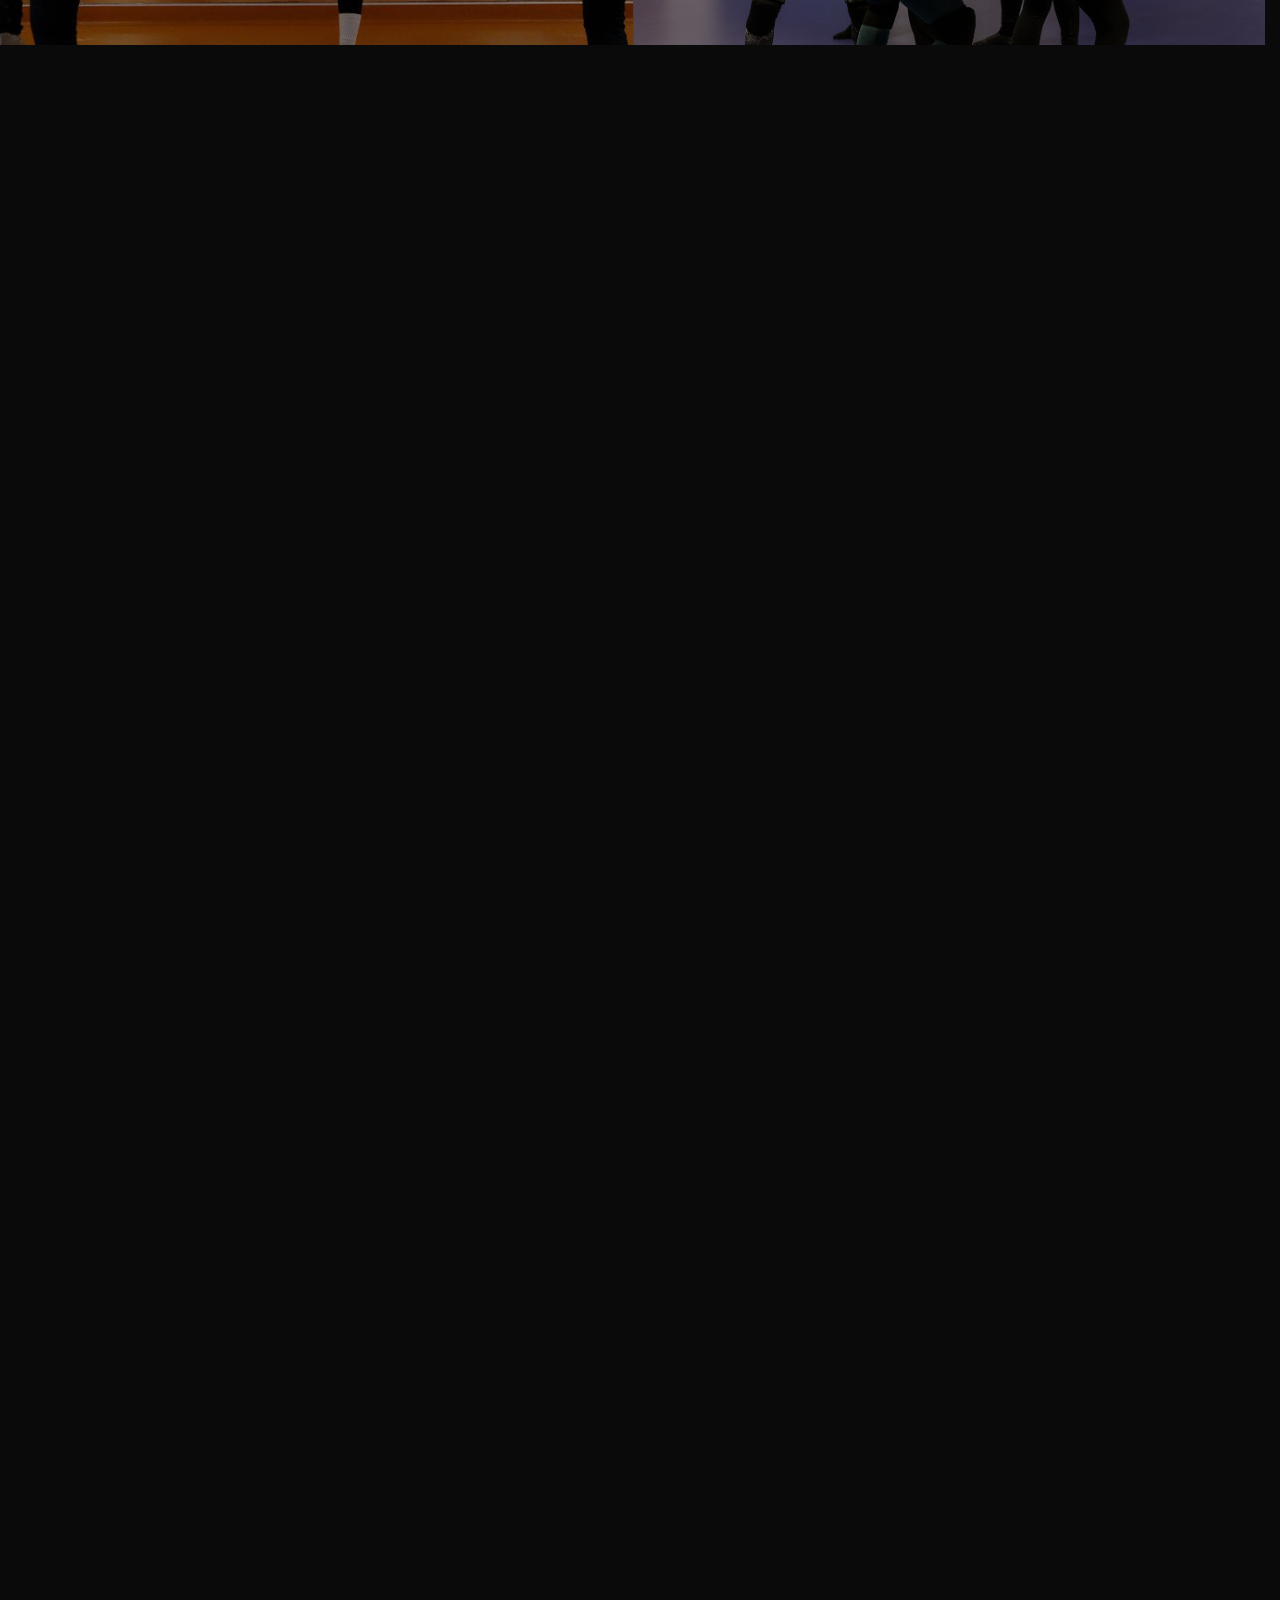
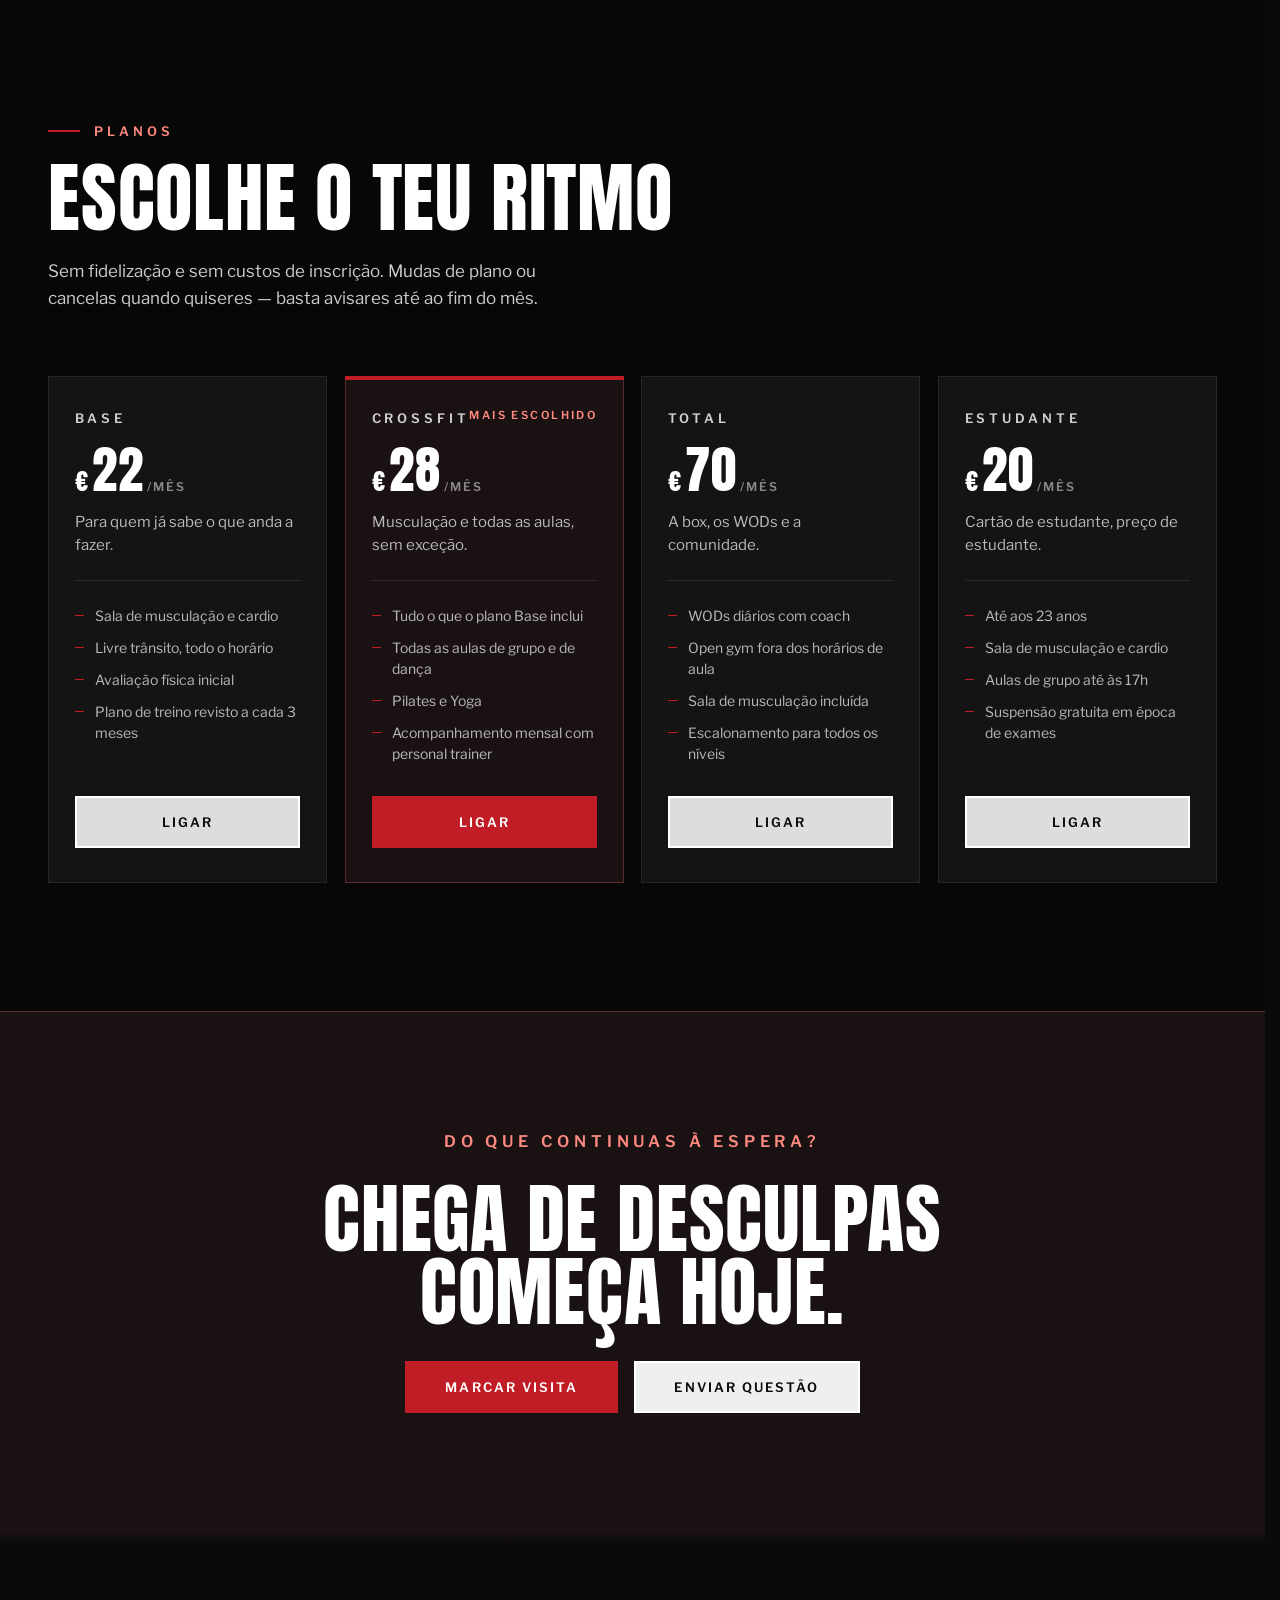
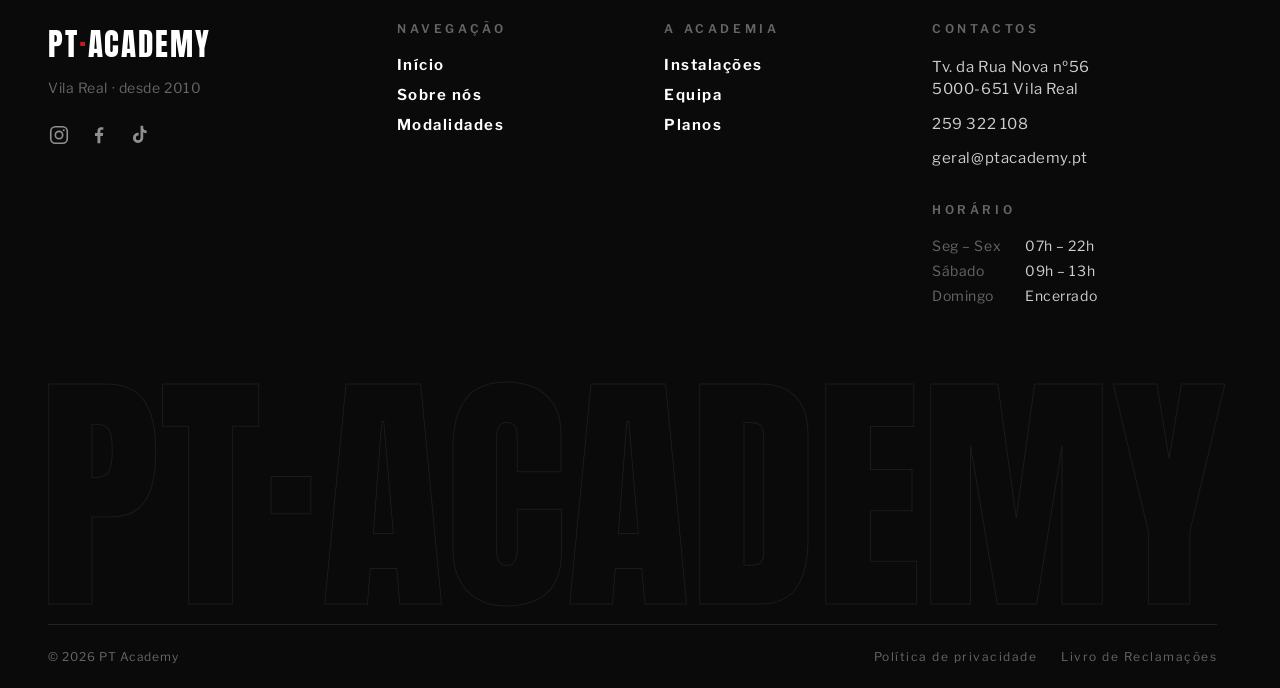
==== commit c55ce8e9: "Modal de contacto com envio pelo Resend O "Enviar questão" da faixa de fecho passa de link tel: a bo" ====
--- a/index.html
+++ b/index.html
@@ -152,7 +152,6 @@
     <div class="galeria__peca galeria__peca--texto galeria__peca--cta" data-peca="texto-2">
       <h2 class="galeria__titulo">Não fiques <em>pasmado</em></h2>
       <p class="galeria__corpo">Vem ver com os teus olhos.</p>
-      <a class="button button--outline" href="#inscricao">Marcar visita</a>
     </div>
 
    </div>
@@ -178,7 +177,7 @@
       <li>Avaliação física inicial</li>
       <li>Plano de treino revisto a cada 3 meses</li>
     </ul>
-    <a class="button button--outline plan__cta" href="tel:+351000000000">Ligar</a>
+    <a class="button button--outline2 plan__cta" href="tel:+351000000000">Ligar</a>
   </article>
 
   <article class="plan plan--featured reveal reveal--rise">
@@ -205,7 +204,7 @@
       <li>Sala de musculação incluída</li>
       <li>Escalonamento para todos os níveis</li>
     </ul>
-    <a class="button button--outline plan__cta" href="tel:+351000000000">Ligar</a>
+    <a class="button button--outline2 plan__cta" href="tel:+351000000000">Ligar</a>
   </article>
 
   <article class="plan reveal reveal--rise">
@@ -218,18 +217,18 @@
       <li>Aulas de grupo até às 17h</li>
       <li>Suspensão gratuita em época de exames</li>
     </ul>
-    <a class="button button--outline plan__cta" href="tel:+351000000000">Ligar</a>
+    <a class="button button--outline2 plan__cta" href="tel:+351000000000">Ligar</a>
   </article>
   </div>
 </section>
 
 <!-- Faixa de fecho -->
 <section class="closer">
-  <p class="closer__eyebrow">A primeira aula é por nossa conta</p>
-  <h2 class="closer__title">Passa cá<br>e experimenta</h2>
+  <p class="closer__eyebrow">Do que continuas à espera?</p>
+  <h2 class="closer__title">Chega de desculpas<br>começa hoje.</h2>
   <div class="closer__actions">
-    <a class="button button--red" href="#inscricao">Marcar visita</a>
-    <a class="button button--outline" href="tel:+351259322108">259 322 108</a>
+    <a class="button button--red" href="tel:+351259322108">Marcar visita</a>
+    <button type="button" class="button button--outline" data-modal-abrir>Enviar questão</button>
   </div>
 </section>
 
@@ -320,10 +319,113 @@
     </ul>
   </div>
 </footer>
+<!-- Modal de contacto -->
+<div class="modal" id="modal-contacto" role="dialog" aria-modal="true"
+     aria-labelledby="modal-titulo" hidden>
+  <div class="modal__fundo" data-modal-fechar></div>
+
+  <div class="modal__caixa" role="document">
+    <button type="button" class="modal__fechar" data-modal-fechar aria-label="Fechar">
+      <svg viewBox="0 0 24 24" width="20" height="20" fill="none" stroke="currentColor"
+           stroke-width="2" stroke-linecap="square" aria-hidden="true">
+        <path d="M5 5l14 14M19 5L5 19"/>
+      </svg>
+    </button>
+
+    <p class="modal__eyebrow">Fala connosco</p>
+    <h2 class="modal__titulo" id="modal-titulo">Tens dúvidas?</h2>
+    <p class="modal__lead">Respondemos em menos de 24h, dias úteis.</p>
+
+    <form class="form" id="form-contacto" novalidate>
+
+      <div class="form__linha">
+        <div class="campo">
+          <label class="campo__label" for="campo-nome">Nome</label>
+          <input class="campo__input" id="campo-nome" name="nome" type="text"
+                 autocomplete="name" required>
+          <p class="campo__erro" data-erro="nome"></p>
+        </div>
+      </div>
+
+      <fieldset class="form__grupo">
+        <legend class="campo__label">Como preferes ser contactado?</legend>
+        <div class="opcoes">
+          <label class="opcao">
+            <input type="radio" name="contacto" value="telefone" checked>
+            <span>Telefone</span>
+          </label>
+          <label class="opcao">
+            <input type="radio" name="contacto" value="email">
+            <span>Email</span>
+          </label>
+          <label class="opcao">
+            <input type="radio" name="contacto" value="mensagem">
+            <span>Mensagem</span>
+          </label>
+        </div>
+      </fieldset>
+
+      <div class="form__linha">
+        <div class="campo">
+          <label class="campo__label" for="campo-telefone">Telemóvel</label>
+          <input class="campo__input" id="campo-telefone" name="telefone" type="tel"
+                 autocomplete="tel" inputmode="tel" placeholder="9xx xxx xxx">
+          <p class="campo__erro" data-erro="telefone"></p>
+        </div>
+        <div class="campo">
+          <label class="campo__label" for="campo-email">Email</label>
+          <input class="campo__input" id="campo-email" name="email" type="email"
+                 autocomplete="email" placeholder="nome@exemplo.pt">
+          <p class="campo__erro" data-erro="email"></p>
+        </div>
+      </div>
+
+      <div class="campo">
+        <label class="campo__label" for="campo-questao">A tua questão</label>
+        <textarea class="campo__input campo__input--area" id="campo-questao"
+                  name="questao" rows="4" required
+                  placeholder="Horários, planos, aulas experimentais…"></textarea>
+        <p class="campo__erro" data-erro="questao"></p>
+      </div>
+
+      <label class="consentimento">
+        <input type="checkbox" name="consentimento" required>
+        <span>Autorizo a PT Academy a usar os meus contactos para responder a esta questão.</span>
+      </label>
+      <p class="campo__erro" data-erro="consentimento"></p>
+
+      <!-- Armadilha para bots: invisível e fora da ordem de tabulação. -->
+      <div class="pote-de-mel" aria-hidden="true">
+        <label for="campo-empresa">Empresa</label>
+        <input id="campo-empresa" name="empresa" type="text" tabindex="-1" autocomplete="off">
+      </div>
+
+      <button type="submit" class="button button--red form__enviar">
+        <span class="form__enviar-texto">Enviar questão</span>
+      </button>
+
+      <p class="form__estado" data-estado role="status" aria-live="polite"></p>
+    </form>
+
+    <div class="modal__sucesso" data-sucesso hidden>
+      <div class="modal__visto" aria-hidden="true">
+        <svg viewBox="0 0 24 24" width="34" height="34" fill="none" stroke="currentColor"
+             stroke-width="2.2" stroke-linecap="square">
+          <path d="M4 12.5l5.5 5.5L20 7"/>
+        </svg>
+      </div>
+      <h3 class="modal__titulo">Recebemos</h3>
+      <p class="modal__lead">Damos notícias em breve pelo meio que escolheste.</p>
+      <button type="button" class="button button--outline" data-modal-fechar>Fechar</button>
+    </div>
+  </div>
+</div>
+
 <script src="intro.js"></script>
 <script src="nav.js"></script>
 <script src="reveal.js"></script>
 <script src="galeria.js"></script>
+<script src="modal.js"></script>
 
 </body>
 </html>
--- a/styles.css
+++ b/styles.css
@@ -15,6 +15,11 @@
 
 * { box-sizing: border-box; }
 
+/* Um display: flex ou grid ganha ao display: none que o browser dá ao
+   atributo [hidden] — sem isto o modal nunca chega a estar escondido e
+   fica a tapar a página toda. */
+[hidden] { display: none !important; }
+
 html {
   scrollbar-gutter: stable;
   scroll-padding-top: 96px;
@@ -27,9 +32,11 @@
   overflow-x: clip;
 }
 
-/* Menu aberto: trava o scroll da página por trás do overlay. */
+/* Menu ou modal abertos: travam o scroll da página por trás do overlay. */
 html.is-menu-open,
-html.is-menu-open body {
+html.is-menu-open body,
+html.is-modal-open,
+html.is-modal-open body {
   overflow: hidden;
 }
 
@@ -369,11 +376,24 @@
 .button--outline {
   padding: 16px 38px;
   border: 2px solid #fff;
-  transition: background-color .25s ease, color .25s ease;
+  transition: all .25s ease, color .25s ease;
+  color: var(--color-black);
 }
 .button--outline:hover {
   background: #fff;
+  color: var(--color-red)
+}
+
+.button--outline2 {
+  padding: 16px 38px;
+  border: 2px solid #fff;
+  transition: all .25s ease, color .25s ease;
   color: var(--color-black);
+  background: #ddd;
+}
+.button--outline2:hover {
+  background: #fff;
+  color: var(--color-red)
 }
 
 /* ---------- Campaign ---------- */
@@ -620,6 +640,7 @@
   letter-spacing: .01em;
   text-transform: uppercase;
   text-wrap: balance;
+  width: clamp(430px, 80%, 800px)
 }
 
 .galeria__titulo em{
@@ -1010,6 +1031,282 @@
   white-space: nowrap;
 }
 
+/* ---------- Modal de contacto ---------- */
+
+/* z-index 150: por cima do nav (100) e do menu (90), por baixo da tela
+   de entrada (200). */
+.modal {
+  position: fixed;
+  inset: 0;
+  z-index: 150;
+  display: flex;
+  align-items: center;
+  justify-content: center;
+  padding: clamp(16px, 4vh, 48px) clamp(16px, 4vw, 32px);
+  overflow-y: auto;
+}
+
+.modal__fundo {
+  position: fixed;
+  inset: 0;
+  background: rgba(5, 5, 5, .82);
+  opacity: 0;
+  transition: opacity .3s ease;
+}
+
+.modal__caixa {
+  position: relative;
+  width: 100%;
+  max-width: 620px;
+  margin: auto;
+  padding: clamp(32px, 5vw, 56px);
+  background: var(--color-card);
+  border: 1px solid var(--color-maroon-border);
+  opacity: 0;
+  transform: translateY(24px);
+  transition: opacity .35s ease, transform .35s cubic-bezier(.22, .61, .36, 1);
+}
+
+/* A risca de marca no topo da caixa, como a do rodapé. */
+.modal__caixa::before {
+  content: "";
+  position: absolute;
+  top: 0;
+  left: 0;
+  right: 0;
+  height: 3px;
+  background: var(--color-red);
+}
+
+.is-modal-open .modal__fundo {
+  opacity: 1;
+}
+.is-modal-open .modal__caixa {
+  opacity: 1;
+  transform: none;
+}
+
+.modal__fechar {
+  position: absolute;
+  top: 16px;
+  right: 16px;
+  display: flex;
+  padding: 8px;
+  background: none;
+  border: 0;
+  color: rgba(255, 255, 255, .5);
+  cursor: pointer;
+  transition: color .2s ease;
+}
+.modal__fechar:hover {
+  color: var(--color-red);
+}
+
+.modal__eyebrow {
+  margin: 0;
+  color: var(--color-red);
+  font: 600 12px var(--font-body);
+  letter-spacing: .3em;
+  text-transform: uppercase;
+}
+
+.modal__titulo {
+  margin: 16px 0 0;
+  font: 400 clamp(28px, 4vw, 44px)/1 var(--font-display);
+  letter-spacing: .01em;
+  text-transform: uppercase;
+}
+
+.modal__lead {
+  margin: 12px 0 0;
+  color: rgba(255, 255, 255, .55);
+  font-size: 14px;
+  line-height: 1.6;
+}
+
+/* ---------- Formulário ---------- */
+
+.form {
+  margin-top: 32px;
+  display: flex;
+  flex-direction: column;
+  gap: 22px;
+}
+
+.form__linha {
+  display: grid;
+  grid-template-columns: 1fr 1fr;
+  gap: 22px;
+}
+.form__linha:has(.campo:only-child) {
+  grid-template-columns: 1fr;
+}
+
+.form__grupo {
+  margin: 0;
+  padding: 0;
+  border: 0;
+}
+
+.campo {
+  display: flex;
+  flex-direction: column;
+  gap: 8px;
+  min-width: 0;
+}
+
+.campo__label {
+  padding: 0;
+  color: #666;
+  font: 600 11px var(--font-body);
+  letter-spacing: .28em;
+  text-transform: uppercase;
+}
+
+/* Só borda em baixo: a mesma sobriedade dos cartões de plano. */
+.campo__input {
+  padding: 12px 0;
+  background: none;
+  border: 0;
+  border-bottom: 1px solid var(--color-line);
+  color: #fff;
+  font: 400 16px var(--font-body);
+  transition: border-color .25s ease;
+}
+.campo__input::placeholder {
+  color: #4a4a4a;
+}
+.campo__input:focus {
+  outline: none;
+  border-bottom-color: var(--color-red);
+}
+.campo__input--area {
+  resize: vertical;
+  min-height: 96px;
+  line-height: 1.6;
+}
+
+.campo--invalido .campo__input {
+  border-bottom-color: var(--color-red);
+}
+
+.campo__erro {
+  margin: 0;
+  color: var(--color-red-light);
+  font-size: 12px;
+  letter-spacing: .04em;
+}
+.campo__erro:empty {
+  display: none;
+}
+
+/* Preferência de contacto: pastilhas, não radios do sistema. */
+.opcoes {
+  margin-top: 12px;
+  display: flex;
+  flex-wrap: wrap;
+  gap: 10px;
+}
+
+.opcao input {
+  position: absolute;
+  opacity: 0;
+  pointer-events: none;
+}
+
+.opcao span {
+  display: block;
+  padding: 10px 20px;
+  border: 1px solid var(--color-line);
+  color: rgba(255, 255, 255, .6);
+  font: 600 12px var(--font-body);
+  letter-spacing: .16em;
+  text-transform: uppercase;
+  cursor: pointer;
+  transition: border-color .2s ease, color .2s ease, background-color .2s ease;
+}
+.opcao span:hover {
+  color: #fff;
+  border-color: rgba(255, 255, 255, .35);
+}
+.opcao input:checked + span {
+  background: var(--color-red);
+  border-color: var(--color-red);
+  color: #fff;
+}
+.opcao input:focus-visible + span {
+  outline: 2px solid #fff;
+  outline-offset: 2px;
+}
+
+.consentimento {
+  display: flex;
+  align-items: flex-start;
+  gap: 12px;
+  color: rgba(255, 255, 255, .55);
+  font-size: 13px;
+  line-height: 1.5;
+  cursor: pointer;
+}
+.consentimento input {
+  margin: 2px 0 0;
+  width: 16px;
+  height: 16px;
+  accent-color: var(--color-red);
+  flex-shrink: 0;
+}
+
+/* Armadilha para bots: fora do ecrã, nunca vista nem tabulada. */
+.pote-de-mel {
+  position: absolute;
+  left: -9999px;
+  width: 1px;
+  height: 1px;
+  overflow: hidden;
+}
+
+.form__enviar {
+  border: 0;
+  cursor: pointer;
+  font-family: var(--font-body);
+}
+.form__enviar[disabled] {
+  opacity: .55;
+  cursor: progress;
+}
+
+.form__estado {
+  margin: 0;
+  color: var(--color-red-light);
+  font-size: 13px;
+  line-height: 1.5;
+}
+.form__estado:empty {
+  display: none;
+}
+
+.modal__sucesso {
+  display: flex;
+  flex-direction: column;
+  align-items: flex-start;
+  gap: 16px;
+  margin-top: 32px;
+}
+
+.modal__visto {
+  display: flex;
+  align-items: center;
+  justify-content: center;
+  width: 64px;
+  height: 64px;
+  border: 2px solid var(--color-red);
+  color: var(--color-red);
+}
+
+.modal__sucesso .button {
+  margin-top: 8px;
+}
+
 /* ---------- Responsive ---------- */
 
 @media (max-width: 1150px) {
@@ -1060,6 +1357,12 @@
 }
 
 @media (max-width: 620px) {
+  .form__linha {
+    grid-template-columns: 1fr;
+  }
+  .modal__caixa {
+    padding: 40px 24px;
+  }
   .footer__grid {
     grid-template-columns: 1fr;
   }
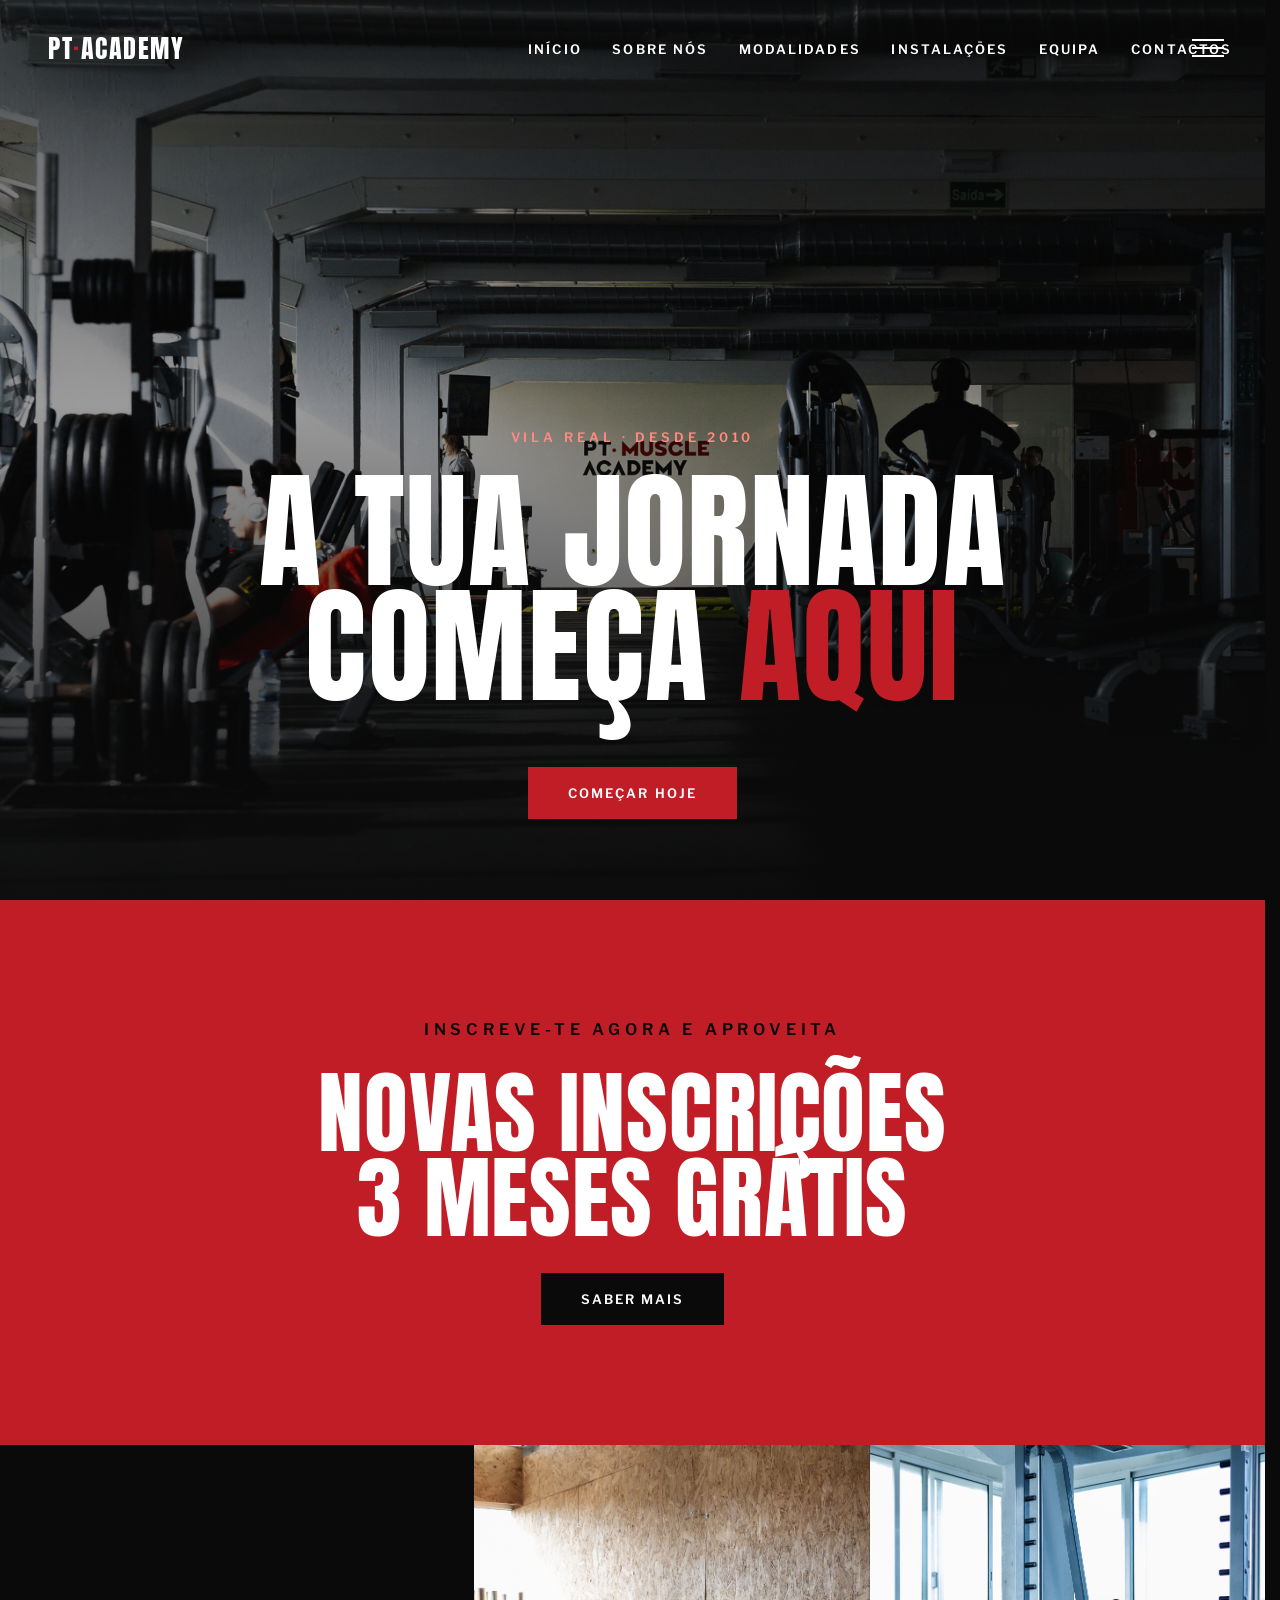
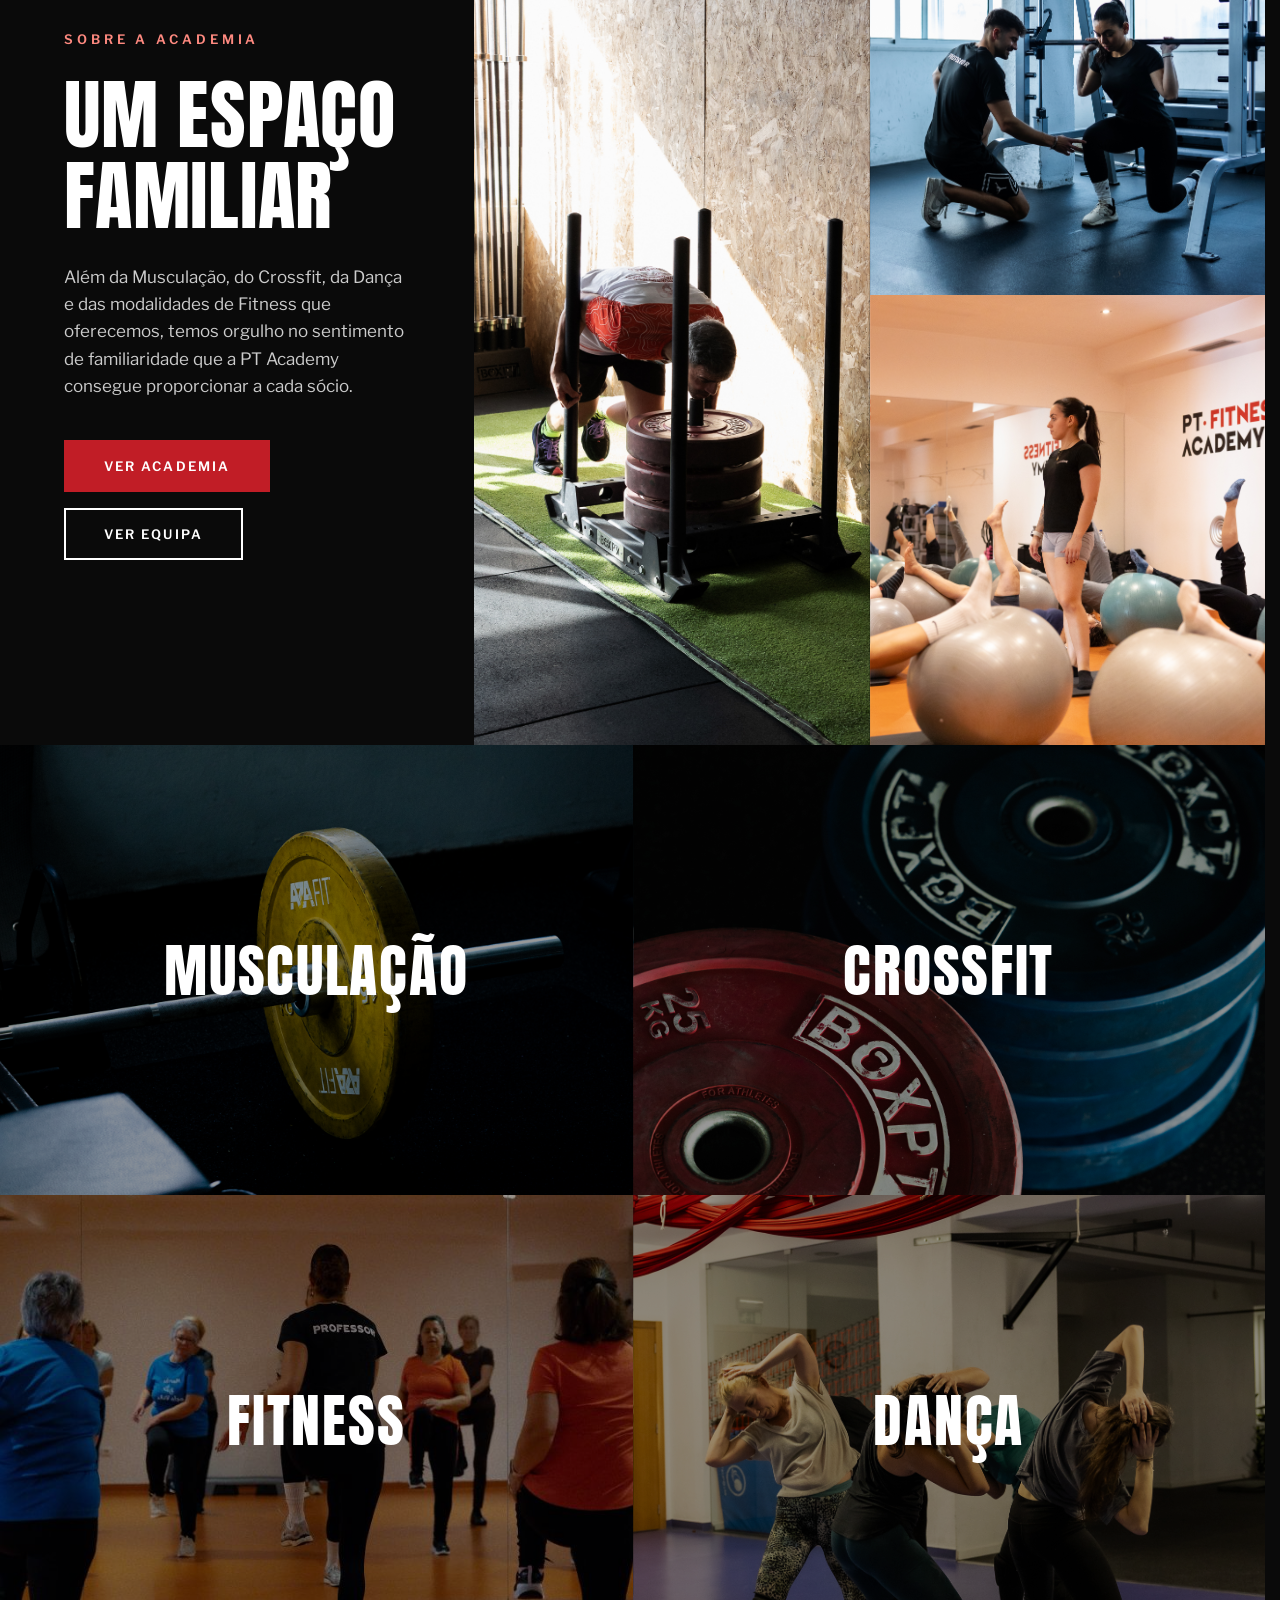
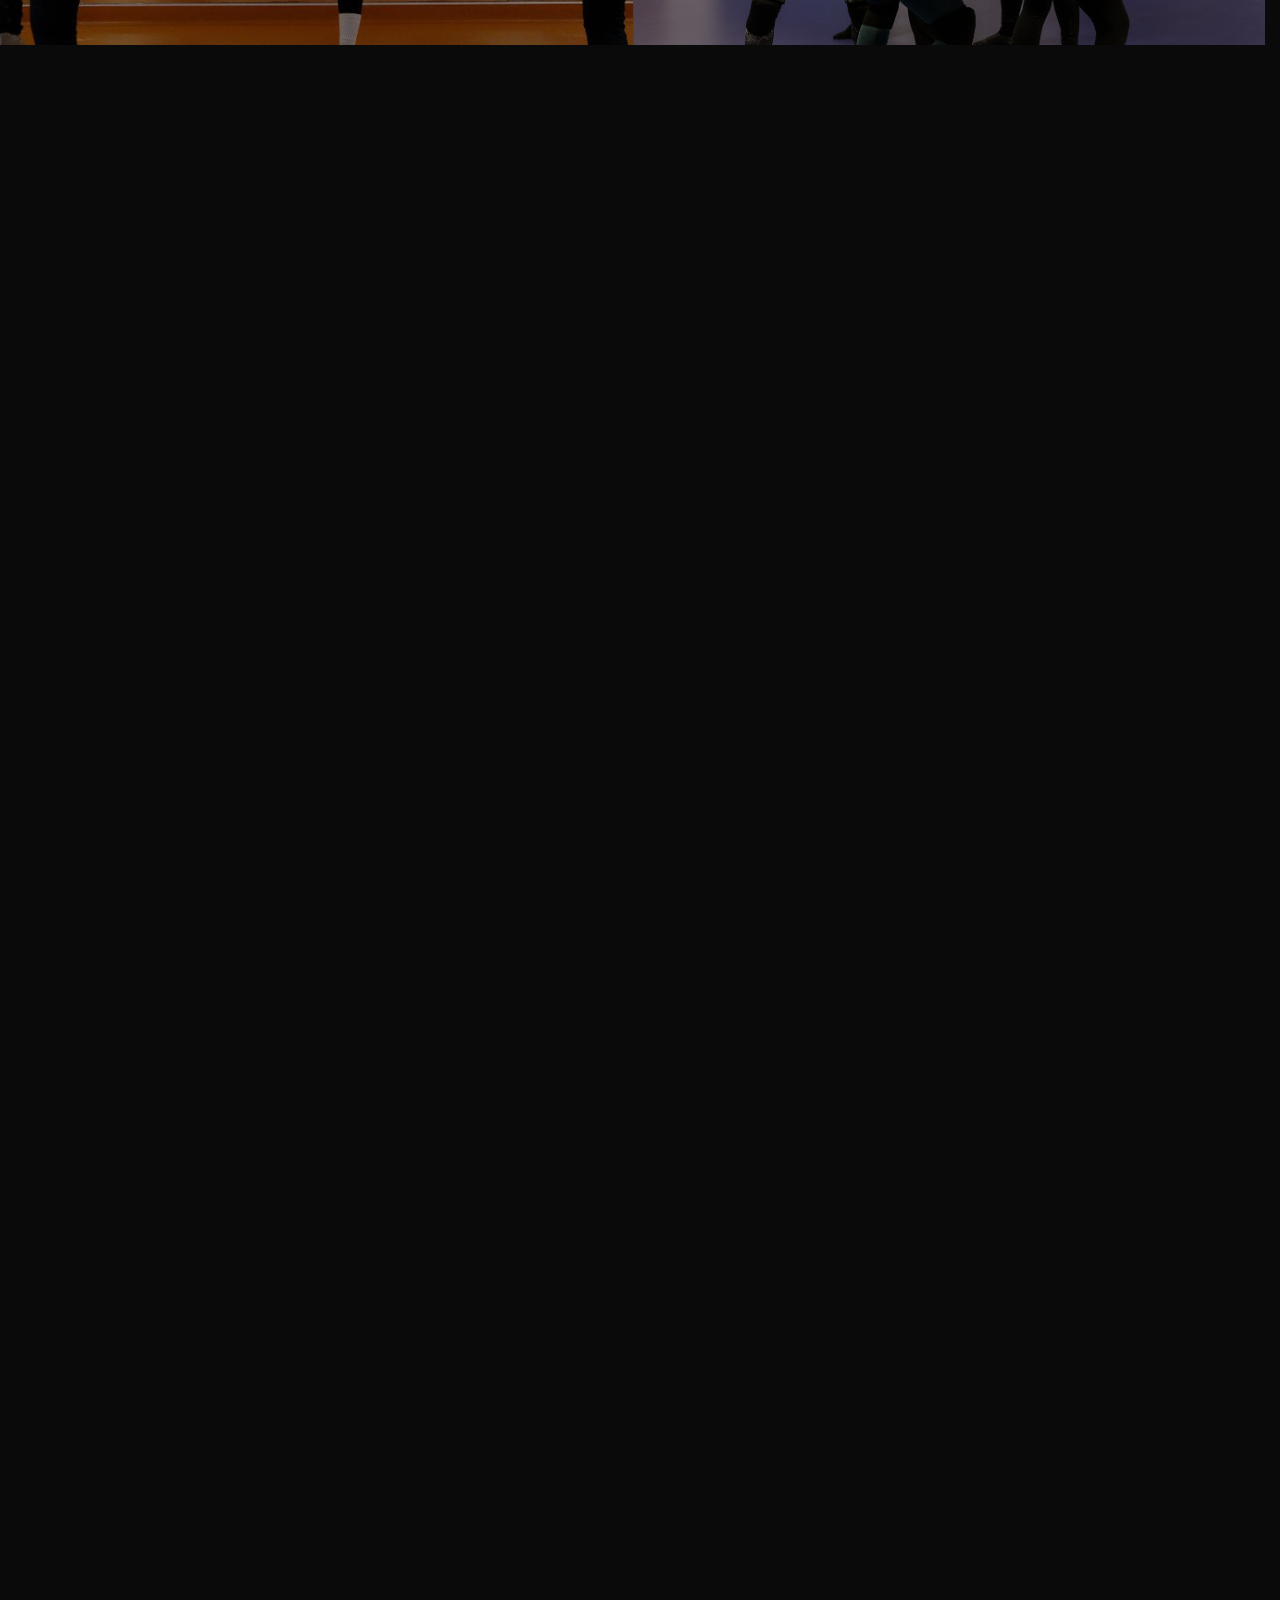
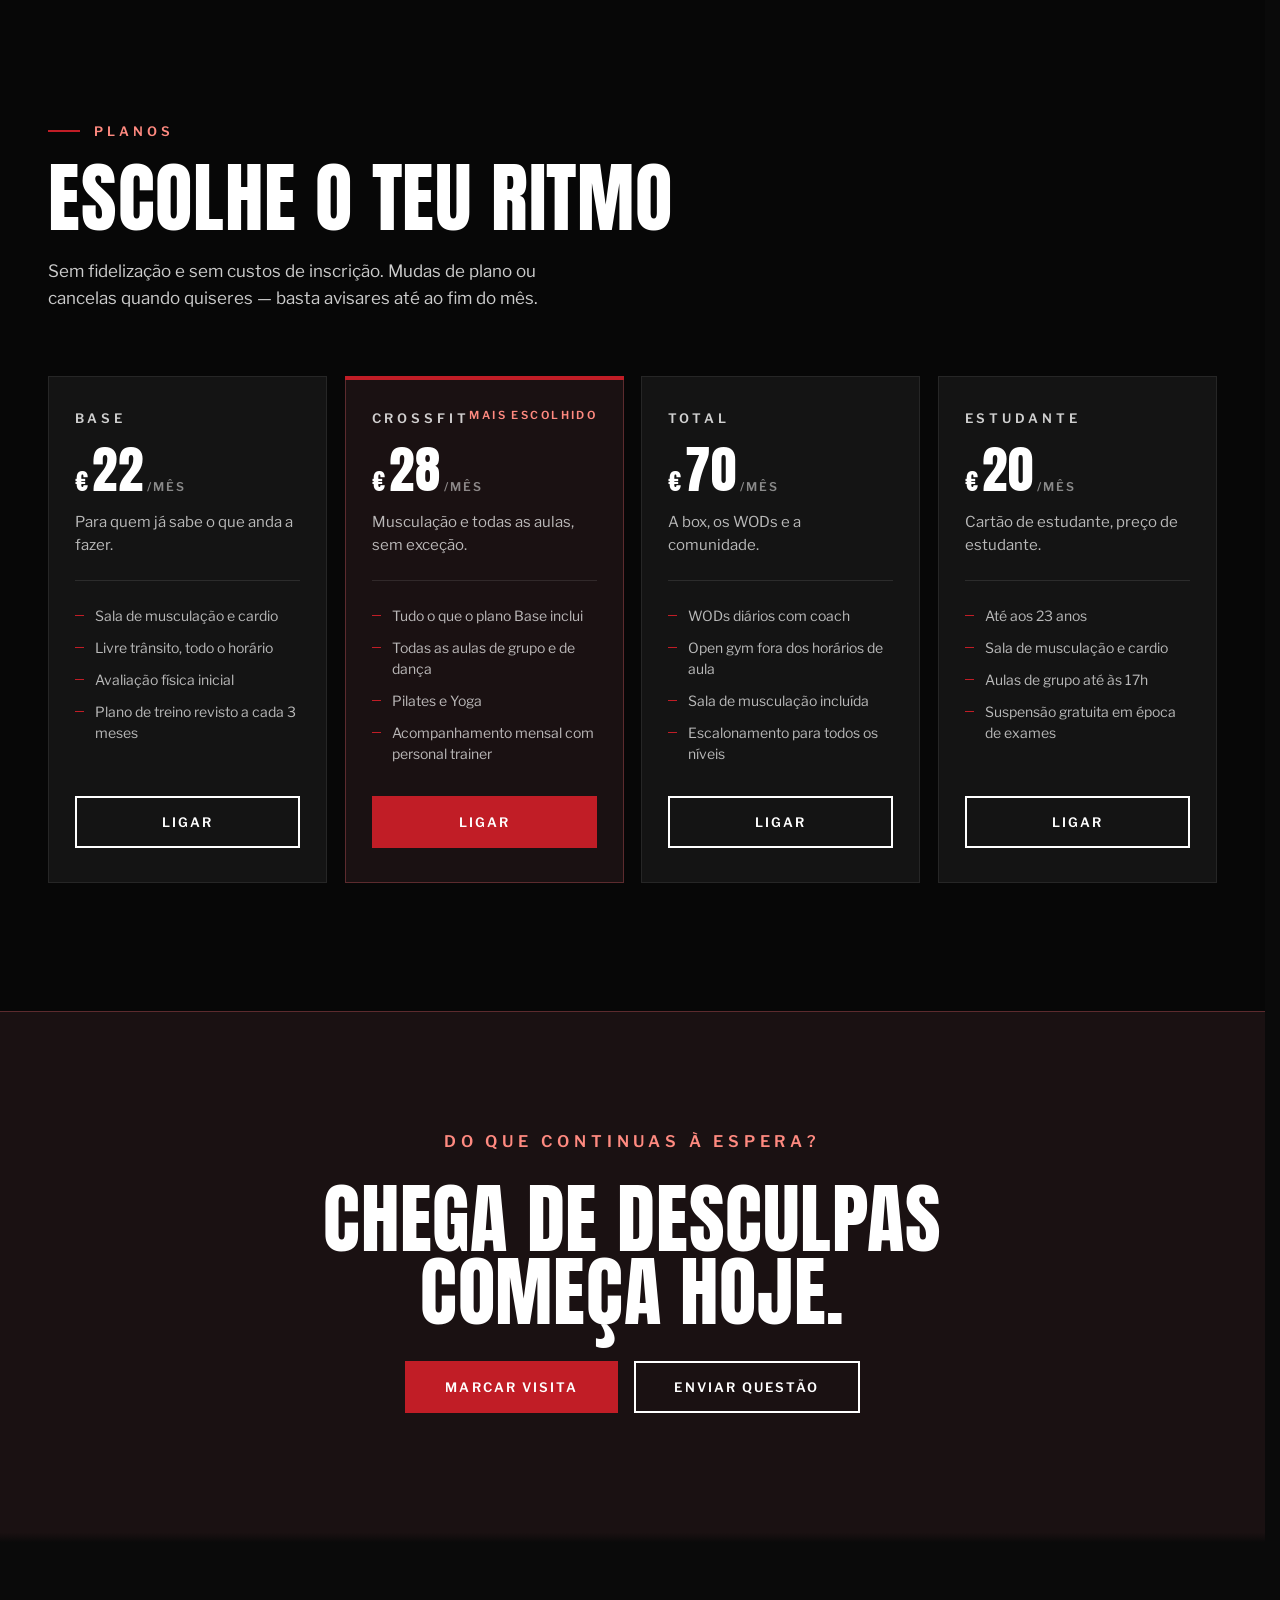
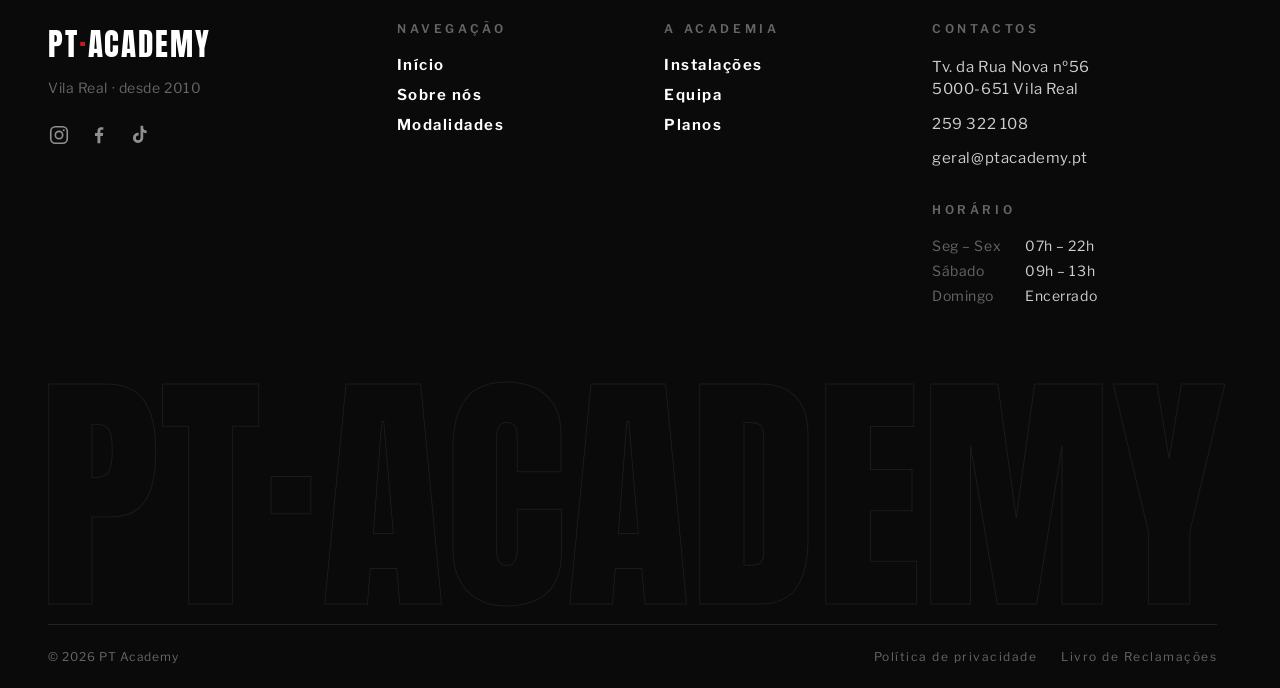
==== commit 88472fa7: "Design system no CLAUDE.md e botão outline corrigido - CLAUDE.md: design system tirado da homepage (" ====
--- a/index.html
+++ b/index.html
@@ -146,7 +146,7 @@
 
     <div class="galeria__peca galeria__peca--texto" data-peca="texto-1">
       <h2 class="galeria__titulo">Onde a <em>magia</em> acontece</h2>
-      <p class="galeria__corpo margin-bottom">Da sala de musculação à box de crossfit, cada espaço foi pensado para se treinar à vontade.</p>
+      <p class="galeria__corpo margin-bottom">Da sala de musculação à box de crossfit, cada espaço está equipado com equipamentos modernos para assegurar a melhor experiência de treino possível.</p>
     </div>
 
     <div class="galeria__peca galeria__peca--texto galeria__peca--cta" data-peca="texto-2">
@@ -177,7 +177,7 @@
       <li>Avaliação física inicial</li>
       <li>Plano de treino revisto a cada 3 meses</li>
     </ul>
-    <a class="button button--outline2 plan__cta" href="tel:+351000000000">Ligar</a>
+    <a class="button button--outline plan__cta" href="tel:+351000000000">Ligar</a>
   </article>
 
   <article class="plan plan--featured reveal reveal--rise">
@@ -204,7 +204,7 @@
       <li>Sala de musculação incluída</li>
       <li>Escalonamento para todos os níveis</li>
     </ul>
-    <a class="button button--outline2 plan__cta" href="tel:+351000000000">Ligar</a>
+    <a class="button button--outline plan__cta" href="tel:+351000000000">Ligar</a>
   </article>
 
   <article class="plan reveal reveal--rise">
@@ -217,7 +217,7 @@
       <li>Aulas de grupo até às 17h</li>
       <li>Suspensão gratuita em época de exames</li>
     </ul>
-    <a class="button button--outline2 plan__cta" href="tel:+351000000000">Ligar</a>
+    <a class="button button--outline plan__cta" href="tel:+351000000000">Ligar</a>
   </article>
   </div>
 </section>
--- a/styles.css
+++ b/styles.css
@@ -353,13 +353,16 @@
   font-style: normal;
 }
 
+/* border: 0 e cursor para os <button> ficarem iguais aos <a>. */
 .button {
   display: inline-block;
   padding: 18px 40px;
+  border: 0;
   color: #fff;
   font: 600 13px var(--font-body);
   letter-spacing: .16em;
   text-transform: uppercase;
+  cursor: pointer;
 }
 .button--red {
   background: var(--color-red);
@@ -372,28 +375,18 @@
 .button--dark { background: var(--color-black); }
 
 /* Contorno: 2px de borda com menos 2px de padding, para ficar
-   exactamente com a mesma altura dos botões cheios. */
+   exactamente com a mesma altura dos botões cheios. O fundo
+   transparente é explícito porque os <button> trazem o cinzento do
+   browser. */
 .button--outline {
   padding: 16px 38px;
   border: 2px solid #fff;
-  transition: all .25s ease, color .25s ease;
-  color: var(--color-black);
+  background: transparent;
+  transition: background-color .25s ease, color .25s ease;
 }
 .button--outline:hover {
   background: #fff;
-  color: var(--color-red)
-}
-
-.button--outline2 {
-  padding: 16px 38px;
-  border: 2px solid #fff;
-  transition: all .25s ease, color .25s ease;
-  color: var(--color-black);
-  background: #ddd;
-}
-.button--outline2:hover {
-  background: #fff;
-  color: var(--color-red)
+  color: var(--color-red);
 }
 
 /* ---------- Campaign ---------- */
@@ -1265,11 +1258,6 @@
   overflow: hidden;
 }
 
-.form__enviar {
-  border: 0;
-  cursor: pointer;
-  font-family: var(--font-body);
-}
 .form__enviar[disabled] {
   opacity: .55;
   cursor: progress;
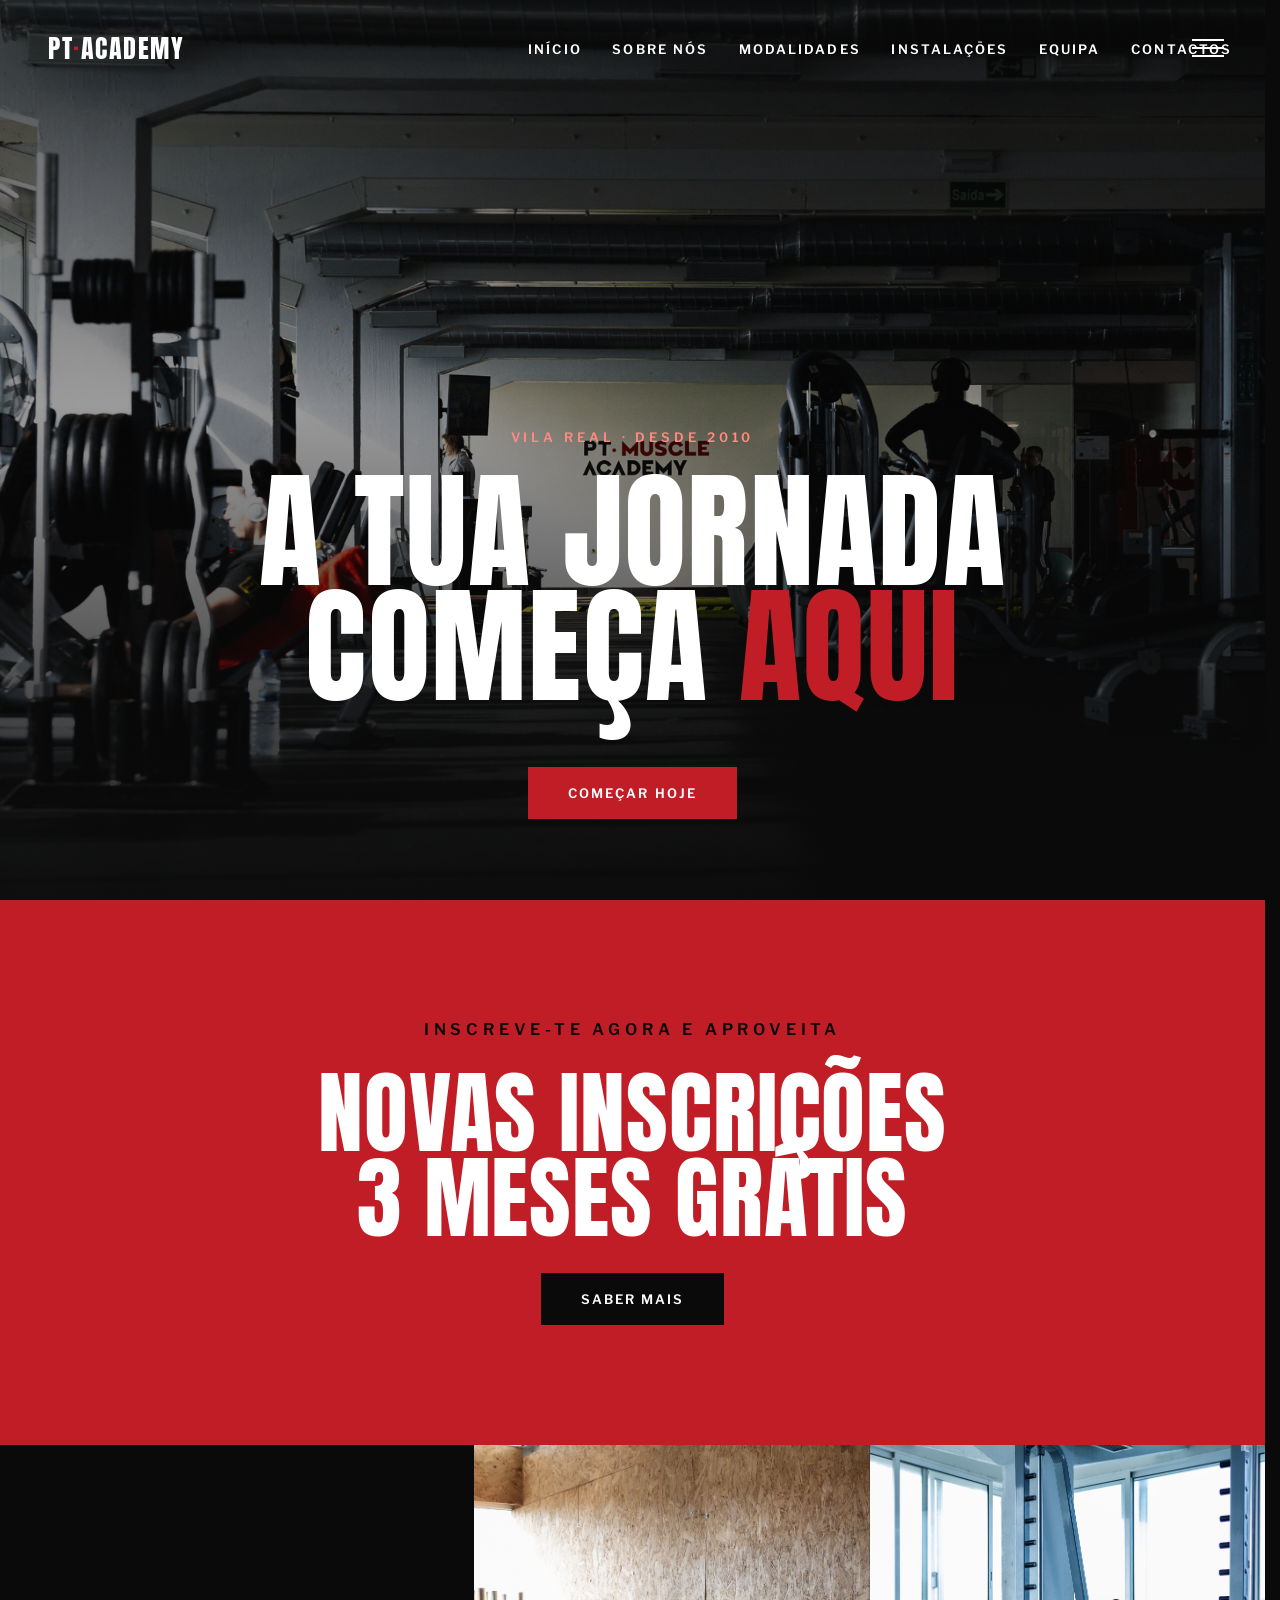
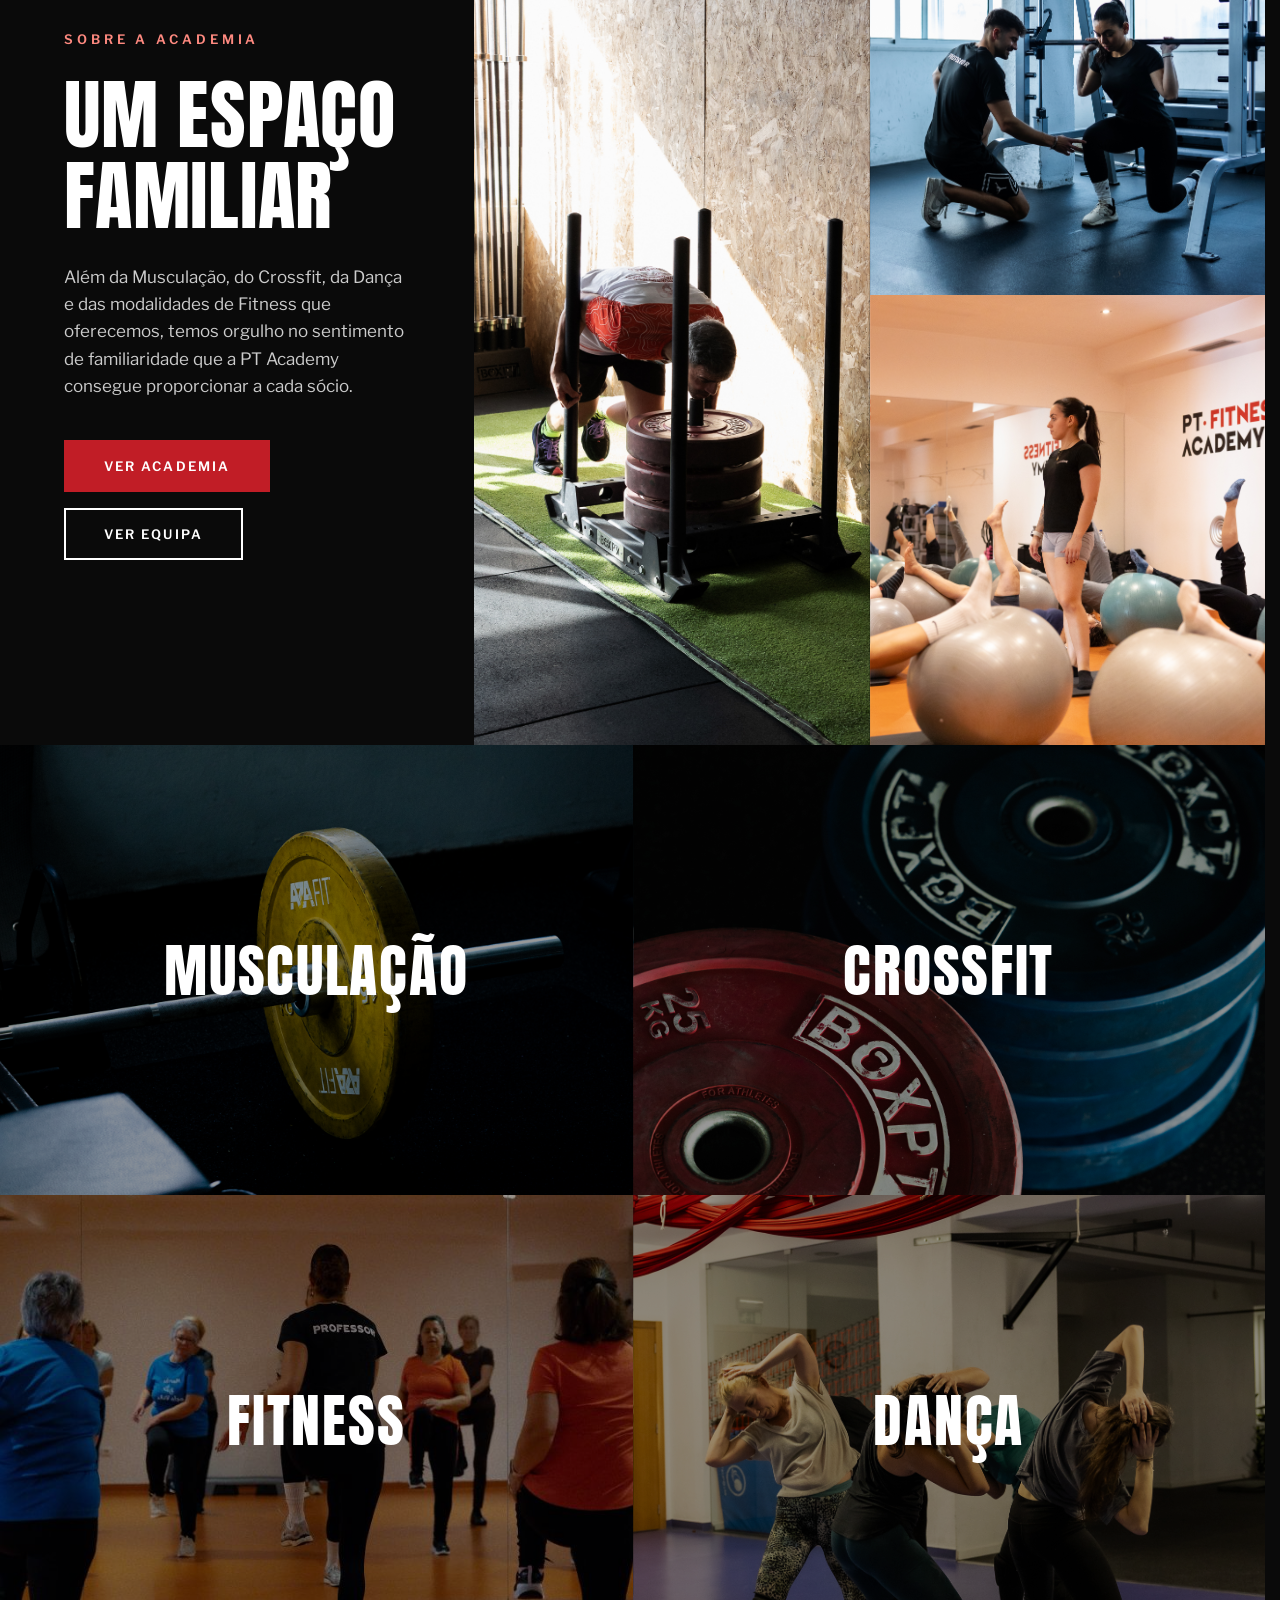
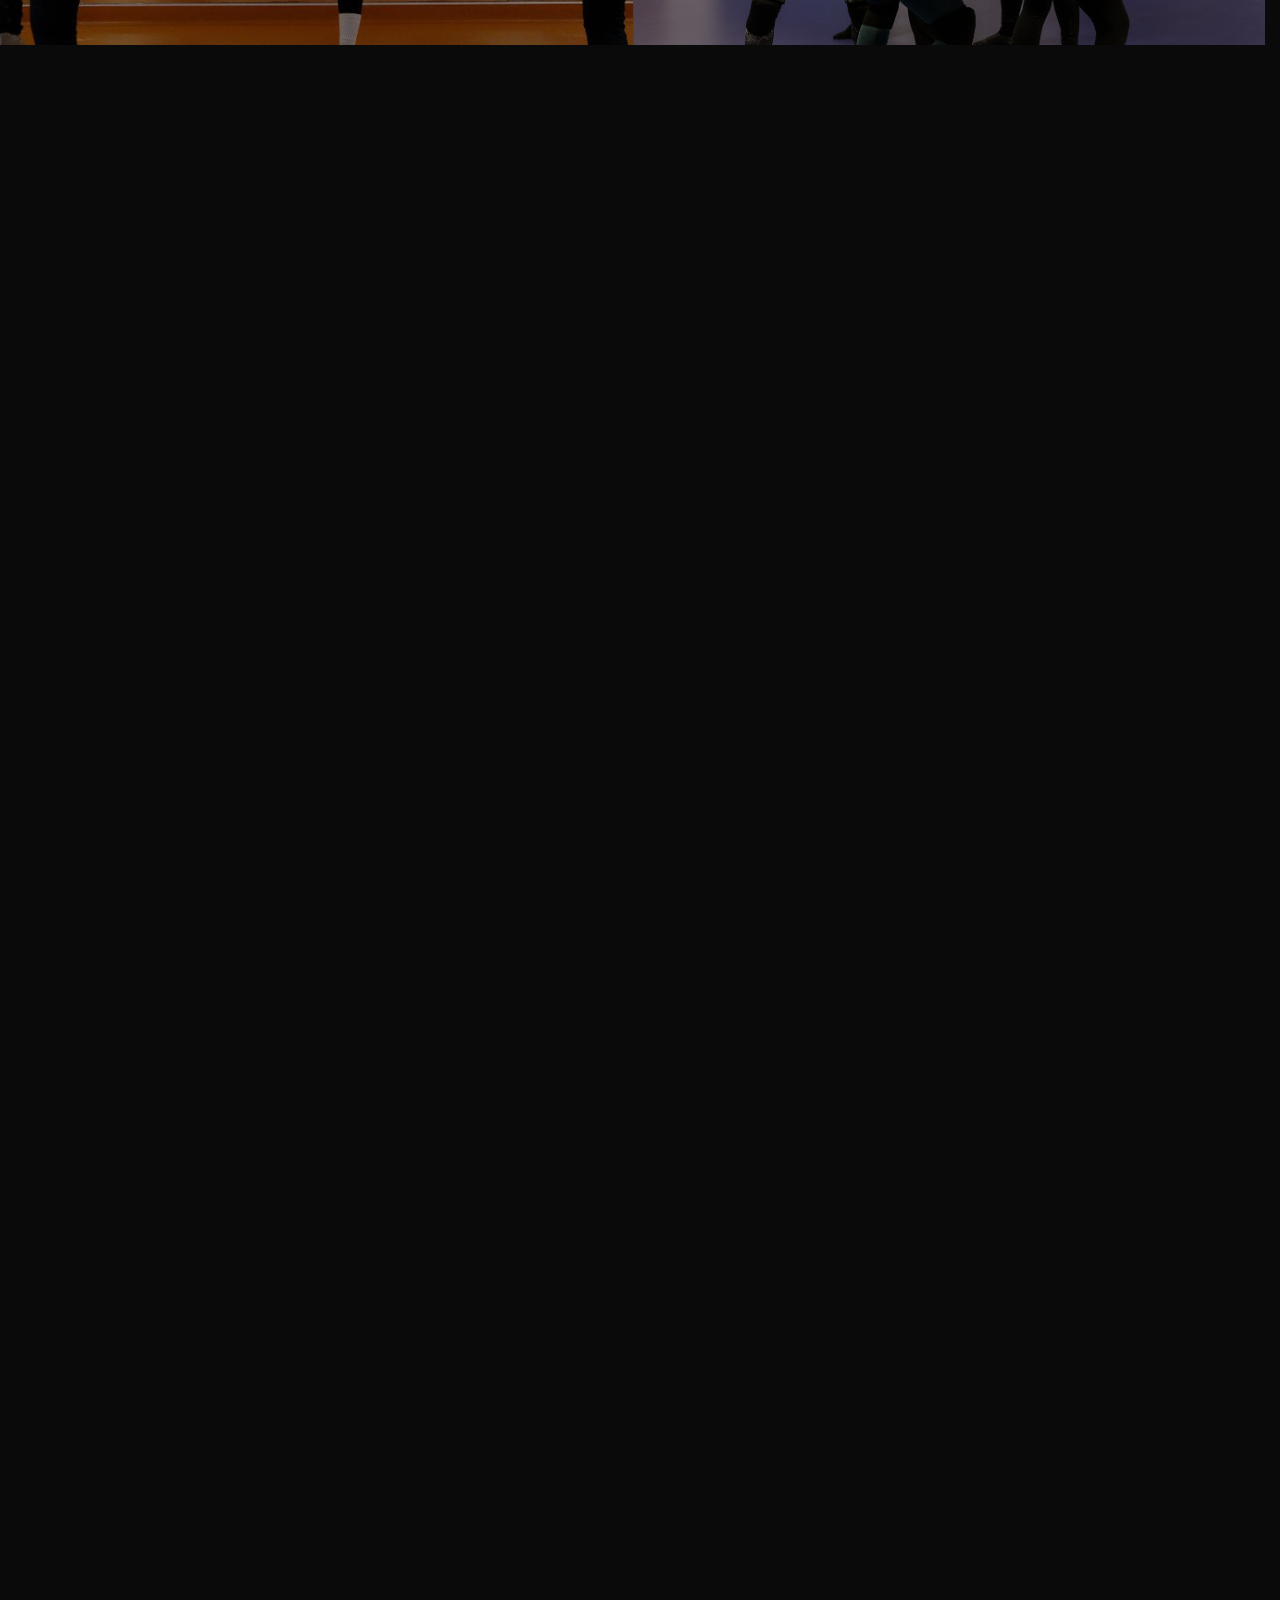
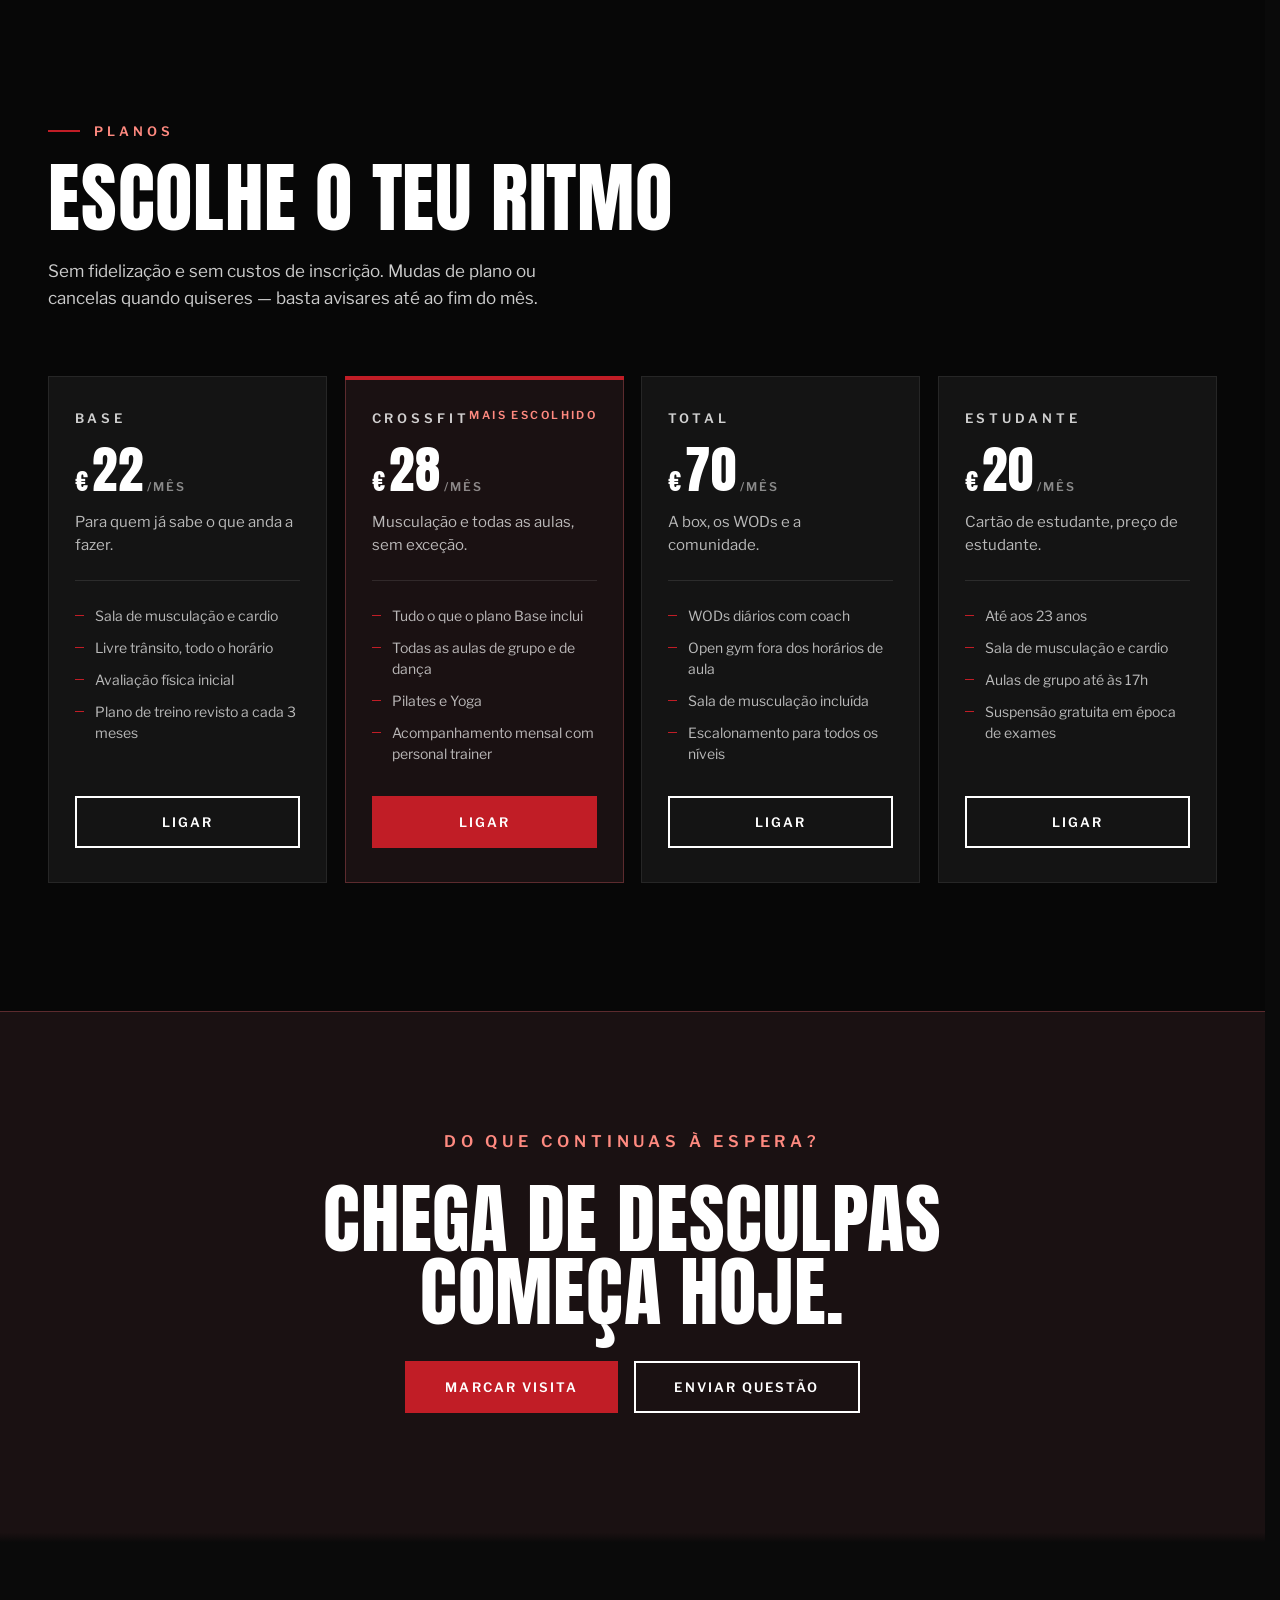
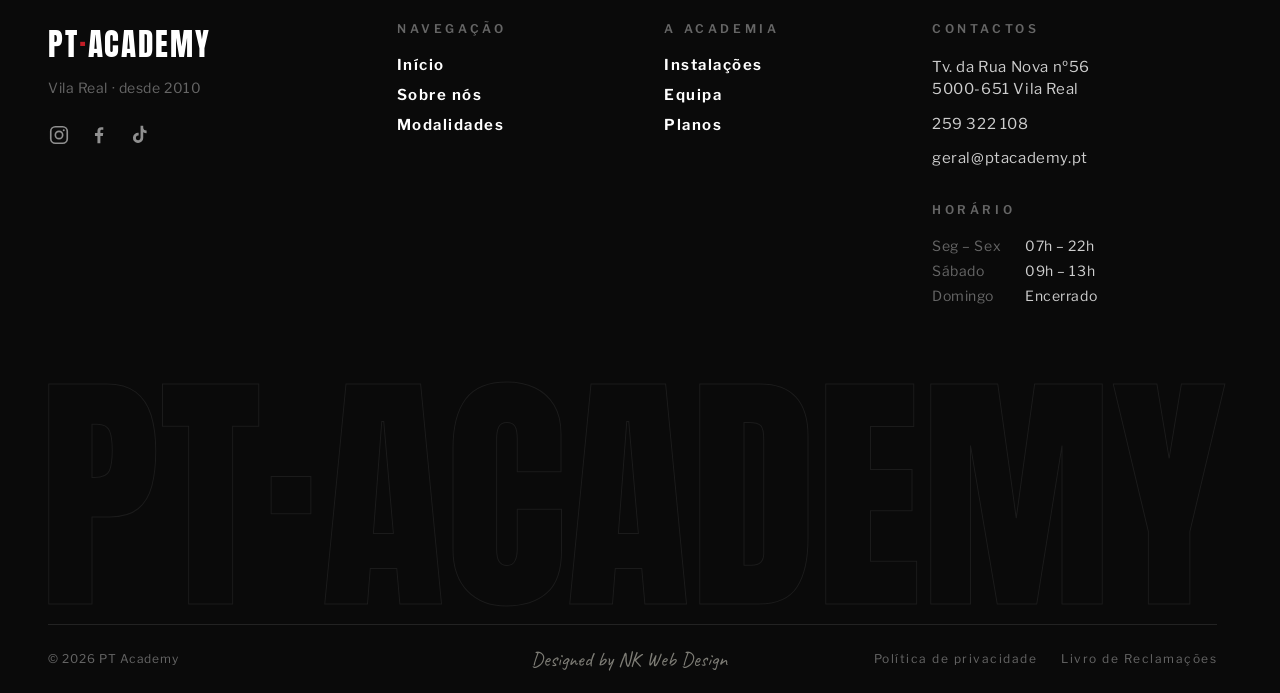
==== commit b2e910a3: "Rodapé injetado pelo rodape.js, com assinatura da NK - rodape.js: o <footer> passa a viver num scrip" ====
--- a/index.html
+++ b/index.html
@@ -4,7 +4,7 @@
 <meta charset="utf-8">
 <meta name="viewport" content="width=device-width, initial-scale=1">
 <title>PT Academy</title>
-<link href="https://fonts.googleapis.com/css2?family=Anton&family=Libre+Franklin:wght@400;600&display=swap" rel="stylesheet">
+<link href="https://fonts.googleapis.com/css2?family=Anton&family=Libre+Franklin:wght@400;600&family=Caveat&display=swap" rel="stylesheet">
 <link rel="stylesheet" href="styles.css">
 <script>document.documentElement.classList.add('js');</script>
 </head>
@@ -232,93 +232,8 @@
   </div>
 </section>
 
-<footer class="footer" aria-labelledby="footer-titulo">
-  <h2 class="visually-hidden" id="footer-titulo">Rodapé</h2>
-
-  <div class="footer__grid">
-
-    <div class="footer__brand">
-      <p class="footer__logo">PT<span class="nav__logo-dot">·</span>ACADEMY</p>
-      <p class="footer__tagline">Vila Real · desde 2010</p>
-      <ul class="footer__social">
-        <li>
-          <a href="https://www.instagram.com/pt.academy.dfcm/" target="_blank" rel="noopener" aria-label="Instagram da PT Academy">
-            <svg viewBox="0 0 24 24" width="22" height="22" fill="none" stroke="currentColor" stroke-width="1.8" aria-hidden="true">
-              <rect x="3" y="3" width="18" height="18" rx="5"/>
-              <circle cx="12" cy="12" r="4"/>
-              <circle cx="17.2" cy="6.8" r="1.1" fill="currentColor" stroke="none"/>
-            </svg>
-          </a>
-        </li>
-        <li>
-          <a href="https://www.facebook.com/ptacdm/?locale=pt_PT" target="_blank" rel="noopener" aria-label="Facebook da PT Academy">
-            <svg viewBox="0 0 24 24" width="22" height="22" fill="currentColor" aria-hidden="true">
-              <path d="M13.5 21v-8h2.7l.4-3.1h-3.1V7.9c0-.9.25-1.5 1.55-1.5h1.65V3.63A22 22 0 0 0 14.3 3.5c-2.4 0-4 1.46-4 4.14V9.9H7.6V13h2.7v8z"/>
-            </svg>
-          </a>
-        </li>
-        <li>
-          <a href="https://www.tiktok.com/@ptacademy.dfcm" target="_blank" rel="noopener" aria-label="TikTok da PT Academy">
-            <svg viewBox="0 0 24 24" width="22" height="22" fill="currentColor" aria-hidden="true">
-              <path d="M16.6 2h-2.9v13.1a2.55 2.55 0 1 1-2.1-2.5V9.6a5.6 5.6 0 1 0 5 5.57V8.9a6.4 6.4 0 0 0 3.7 1.18V7.2a3.63 3.63 0 0 1-3.7-3.6z"/>
-            </svg>
-          </a>
-        </li>
-      </ul>
-    </div>
-
-    <nav class="footer__col" aria-labelledby="footer-nav">
-      <p class="footer__title" id="footer-nav">Navegação</p>
-      <ul>
-        <li><a href="#inicio">Início</a></li>
-        <li><a href="#sobre">Sobre nós</a></li>
-        <li><a href="#modalidades">Modalidades</a></li>
-      </ul>
-    </nav>
-
-    <nav class="footer__col" aria-labelledby="footer-academia">
-      <p class="footer__title" id="footer-academia">A academia</p>
-      <ul>
-        <li><a href="#instalacoes">Instalações</a></li>
-        <li><a href="#equipa">Equipa</a></li>
-        <li><a href="#planos">Planos</a></li>
-      </ul>
-    </nav>
-
-    <div class="footer__contact">
-      <p class="footer__title">Contactos</p>
-      <ul>
-        <li>
-          <a href="https://maps.google.com/?q=Travessa+da+Rua+Nova+56,+5000-651+Vila+Real" target="_blank" rel="noopener">
-            Tv. da Rua Nova nº56<br>5000-651 Vila Real
-          </a>
-        </li>
-        <li><a href="tel:+351259322108">259 322 108</a></li>
-        <li><a href="mailto:geral@ptacademy.pt">geral@ptacademy.pt</a></li>
-      </ul>
-
-      <p class="footer__title footer__title--horario">Horário</p>
-      <dl class="footer__horario">
-        <dt>Seg – Sex</dt><dd>07h – 22h</dd>
-        <dt>Sábado</dt><dd>09h – 13h</dd>
-        <dt>Domingo</dt><dd>Encerrado</dd>
-      </dl>
-    </div>
-
-  </div>
-
-  <div class="footer__watermark" aria-hidden="true">
-    <span>PT·ACADEMY</span>
-  </div>
-
-  <div class="footer__legal">
-    <p>© 2026 PT Academy</p>
-    <ul>
-      <li><a href="#">Política de privacidade</a></li>
-      <li><a href="https://www.livroreclamacoes.pt/inicio" target="_blank" rel="noopener">Livro de Reclamações</a></li>
-    </ul>
-  </div>
-</footer>
+<!-- Rodapé: injetado pelo rodape.js -->
+<div data-rodape></div>
 <!-- Modal de contacto -->
 <div class="modal" id="modal-contacto" role="dialog" aria-modal="true"
      aria-labelledby="modal-titulo" hidden>
@@ -421,6 +336,7 @@
   </div>
 </div>
 
+<script src="rodape.js"></script>
 <script src="intro.js"></script>
 <script src="nav.js"></script>
 <script src="reveal.js"></script>
--- a/styles.css
+++ b/styles.css
@@ -11,6 +11,9 @@
   --color-line: rgba(255, 255, 255, .1);
   --font-display: 'Anton', sans-serif;
   --font-body: 'Libre Franklin', sans-serif;
+  /* Só para a assinatura da NK no rodapé. */
+  --color-assinatura: rgba(242, 239, 226, .5);
+  --font-assinatura: 'Caveat', 'Segoe Script', 'Bradley Hand', cursive;
 }
 
 * { box-sizing: border-box; }
@@ -984,12 +987,13 @@
   pointer-events: none;
 }
 
+/* Grelha 1fr auto 1fr e não space-between: assim a assinatura fica
+   no centro exato, seja qual for a largura do © e dos links. */
 .footer__legal{
   border-top: 1px solid var(--color-line);
   padding: 24px 0;
-  display: flex;
-  flex-wrap: wrap;
-  justify-content: space-between;
+  display: grid;
+  grid-template-columns: 1fr auto 1fr;
   align-items: center;
   gap: 12px 32px;
   color: #666;
@@ -1000,6 +1004,7 @@
   margin: 0;
 }
 .footer__legal ul{
+  justify-self: end;
   flex-direction: row !important;
   gap: 24px !important;
   font-weight: 400 !important;
@@ -1010,6 +1015,40 @@
 }
 .footer__legal a:hover{
   color: var(--color-red);
+}
+
+/* Assinatura da NK Web Design. Única exceção à tipografia do site:
+   manuscrita e em creme, para se ler como assinatura e não como link
+   do rodapé. */
+.assinatura {
+  display: flex;
+  align-items: baseline;
+  gap: 9px;
+  margin: 0;
+}
+
+.assinatura__mao {
+  padding-right: 8px;
+  color: var(--color-assinatura);
+  font-family: var(--font-assinatura);
+  font-weight: 400;
+  /* A Caveat é bem mais "cheia" do que a Mrs Saint Delafield: 1.85rem
+     ficava a gritar ao lado do texto de 12px da barra legal. */
+  font-size: clamp(1.15rem, 1.6vw, 1.35rem);
+  line-height: 1;
+  letter-spacing: 0;
+}
+
+/* .assinatura à frente para ganhar ao .footer__legal a (cinzento, com
+   hover vermelho). */
+.assinatura .assinatura__mao-a{
+  display: inline-block;
+  color: inherit;
+  transition: color .4s ease, transform .4s ease;
+}
+.assinatura .assinatura__mao-a:hover{
+  color: #fff;
+  transform: scale(1.05);
 }
 
 /* Só para leitores de ecrã: dá nome à landmark do rodapé. */
@@ -1342,6 +1381,18 @@
   .footer__brand {
     grid-column: 1 / -1;
   }
+  /* Abaixo disto as três peças não cabem lado a lado: empilham à
+     esquerda, com a assinatura a fechar. */
+  .footer__legal {
+    grid-template-columns: 1fr;
+    justify-items: start;
+  }
+  .footer__legal ul {
+    justify-self: start;
+  }
+  .assinatura {
+    order: 1;
+  }
 }
 
 @media (max-width: 620px) {
@@ -1353,10 +1404,6 @@
   }
   .footer__grid {
     grid-template-columns: 1fr;
-  }
-  .footer__legal {
-    flex-direction: column;
-    align-items: flex-start;
   }
   .footer__legal ul {
     gap: 16px !important;
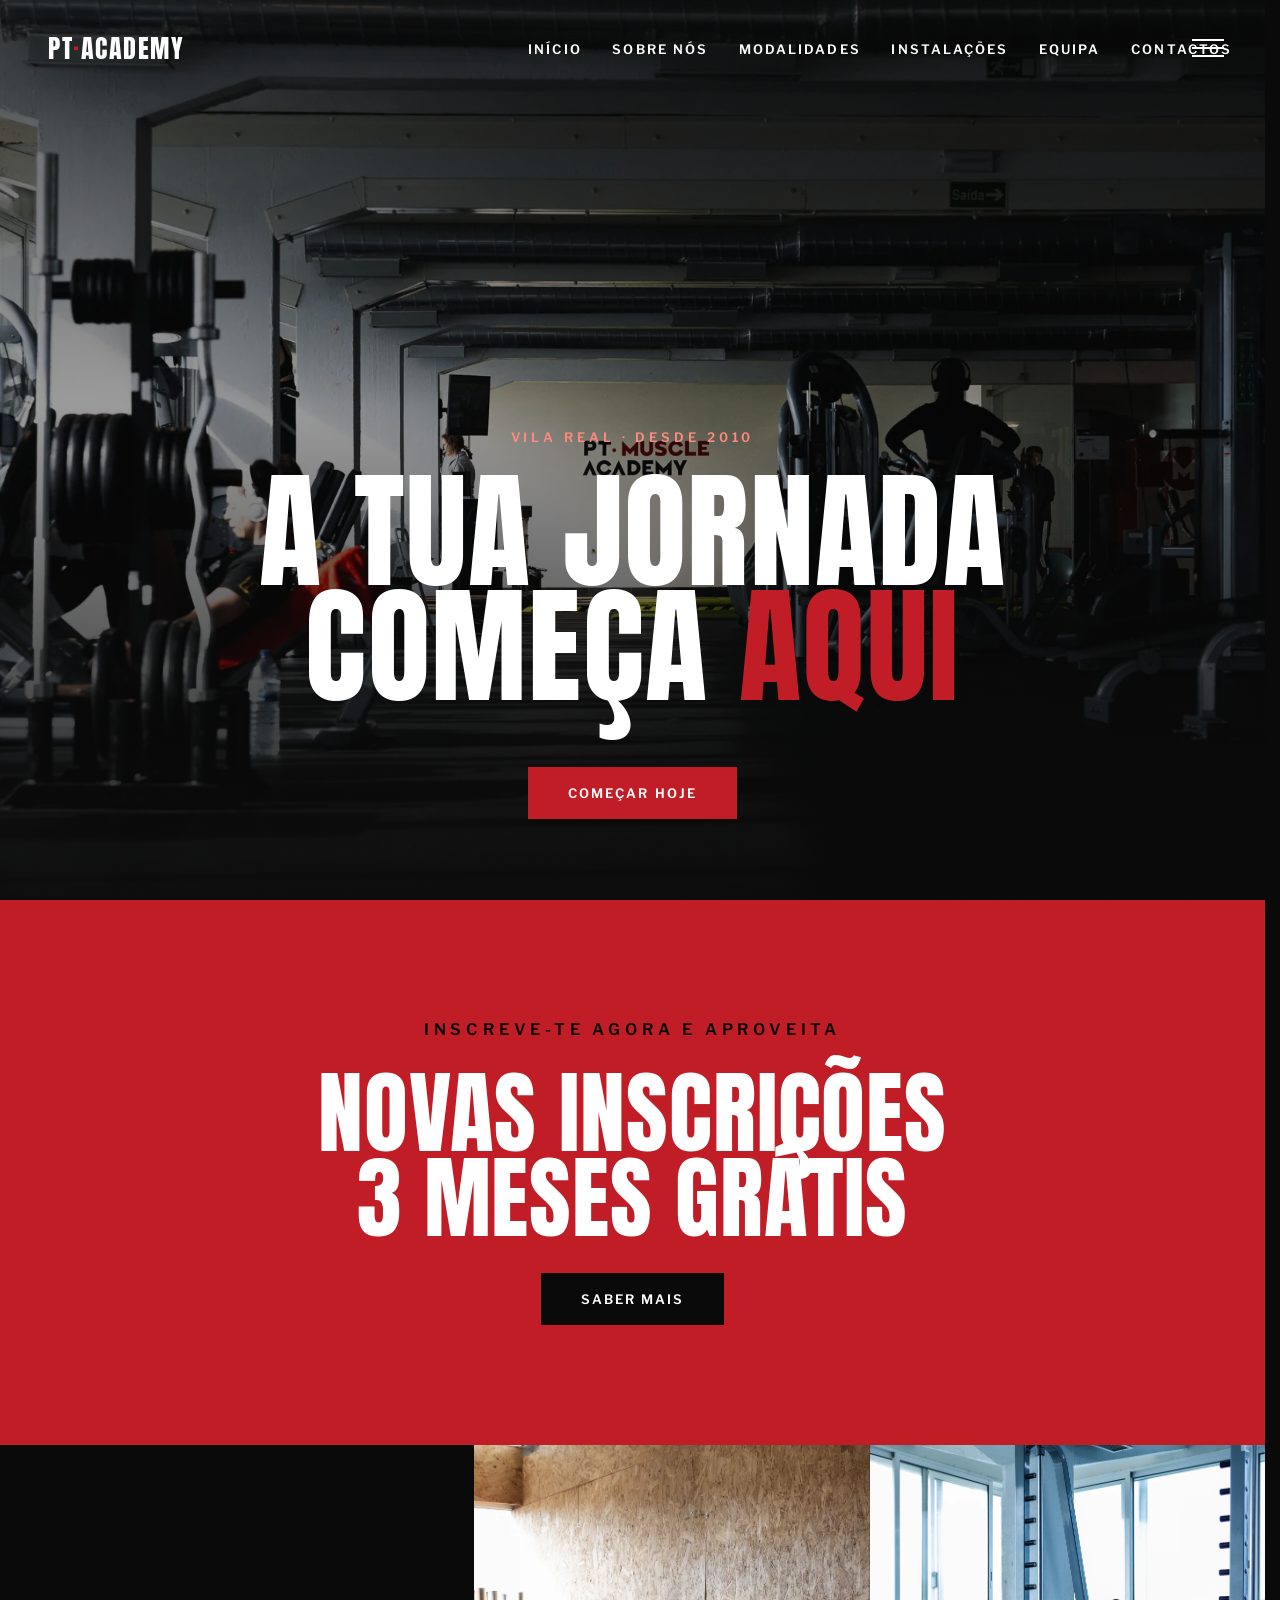
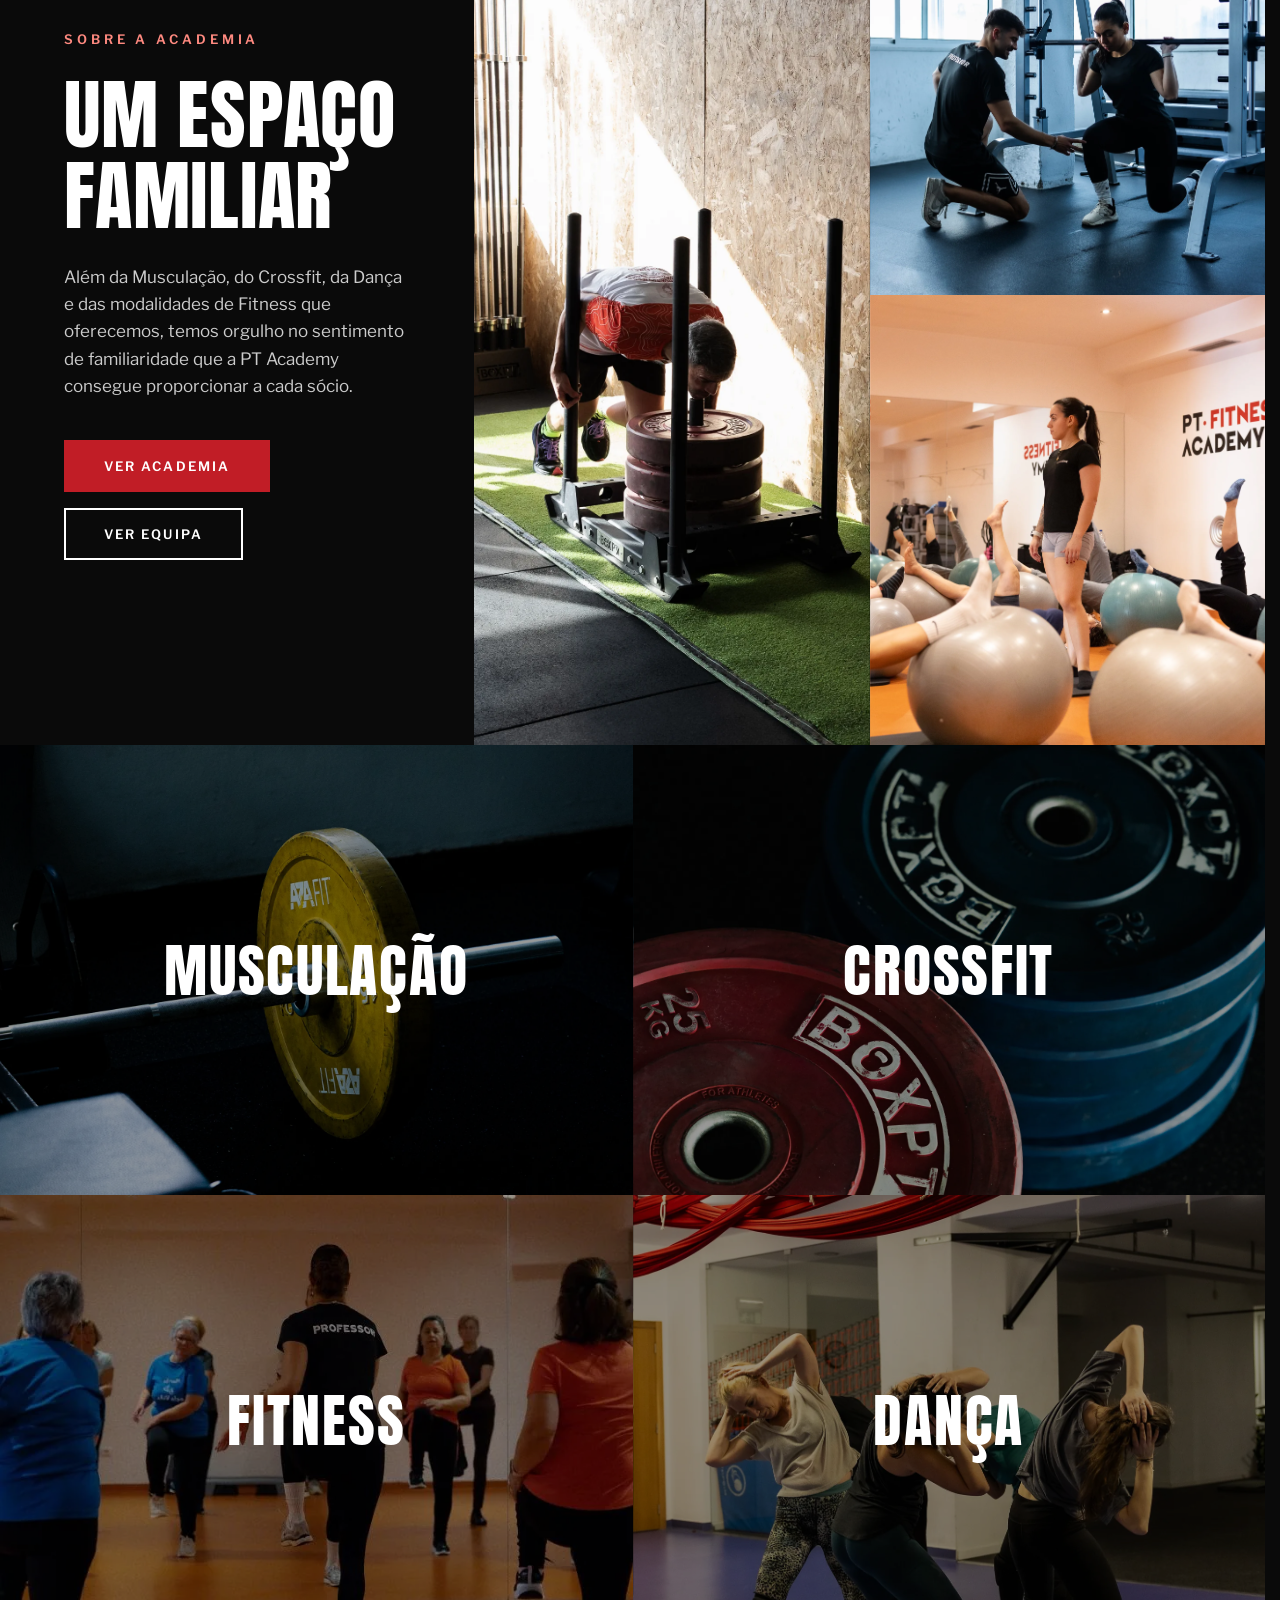
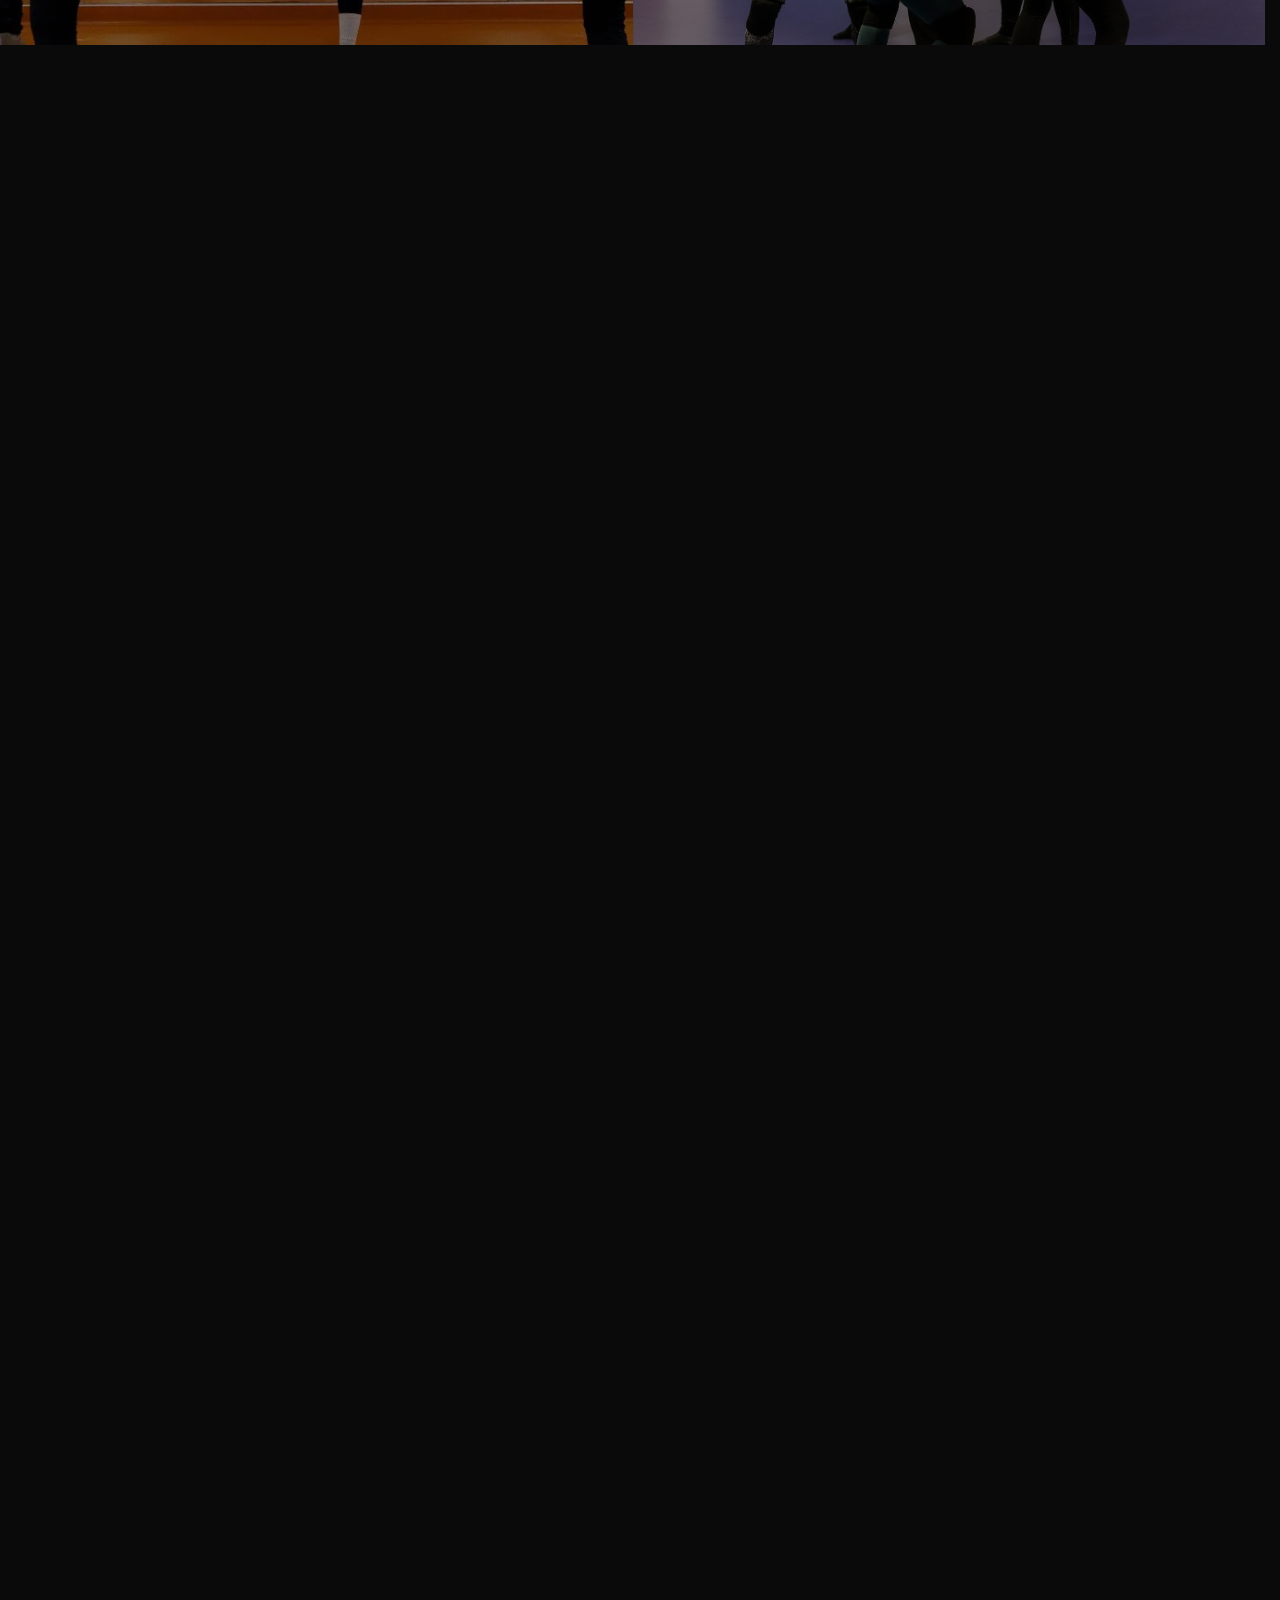
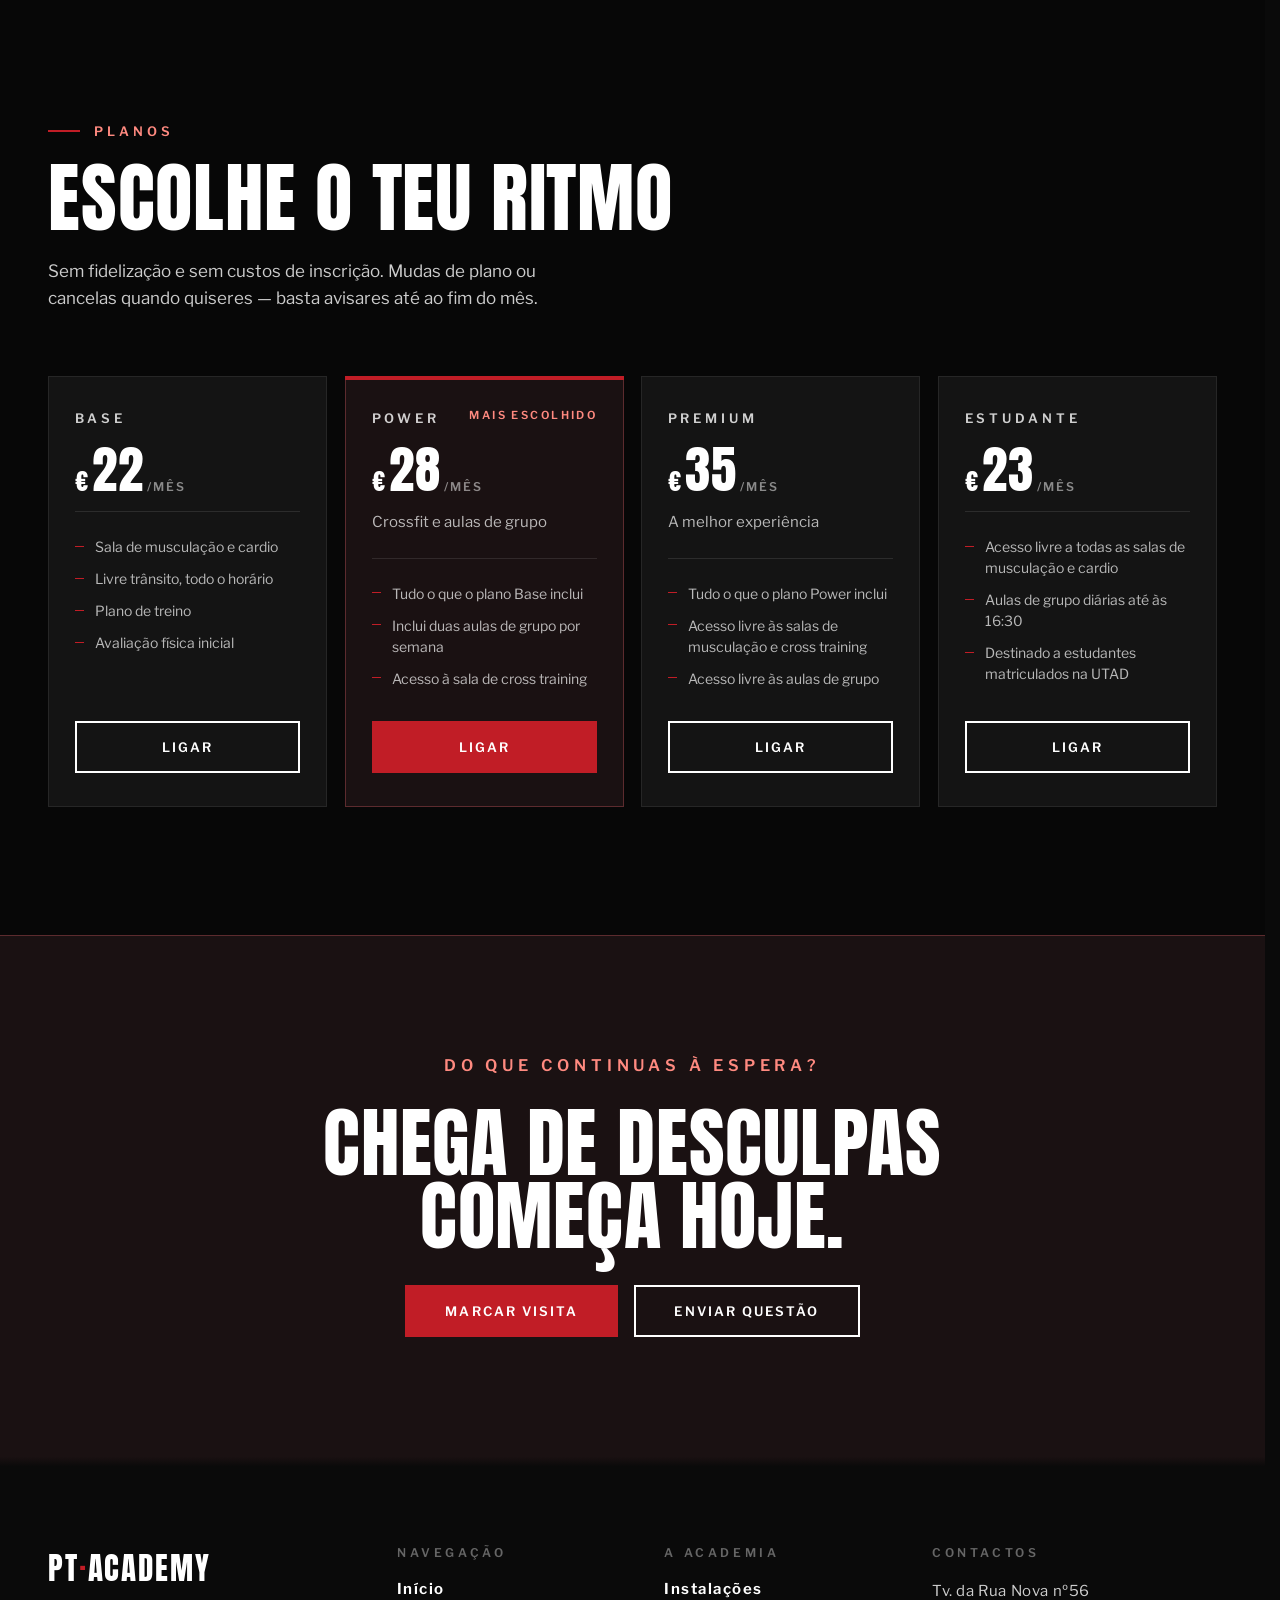
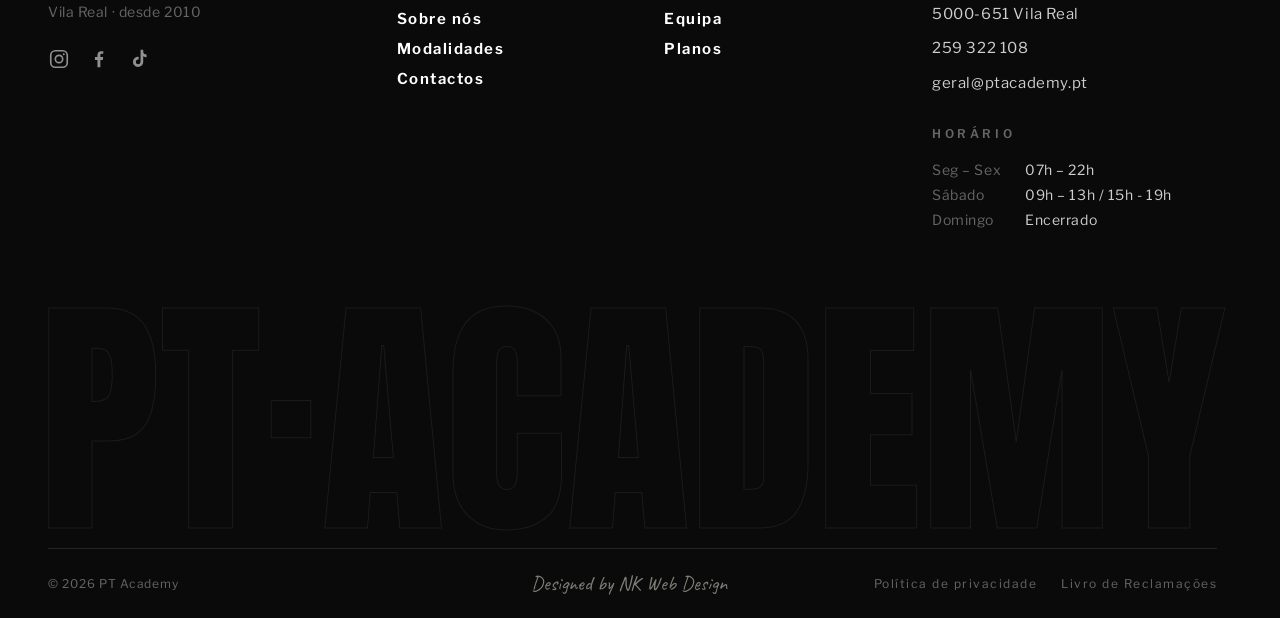
==== commit a853df22: "Páginas Sobre e Contactos, nav partilhado e assets em WebP Três frentes que ficaram entrelaçadas no " ====
--- a/index.html
+++ b/index.html
@@ -15,37 +15,9 @@
   <span class="intro__logo" id="intro-logo">PT<span class="nav__logo-dot">·</span>ACADEMY</span>
 </div>
 
-<nav class="nav">
-  <a href="/" class="nav__logo">PT<span class="nav__logo-dot">·</span>ACADEMY</a>
-
-  <ul class="nav__links">
-    <li><a class="nav__link" href="#inicio">Início</a></li>
-    <li><a class="nav__link" href="#sobre">Sobre nós</a></li>
-    <li><a class="nav__link" href="#modalidades">Modalidades</a></li>
-    <li><a class="nav__link" href="#instalacoes">Instalações</a></li>
-    <li><a class="nav__link" href="#equipa">Equipa</a></li>
-    <li><a class="nav__link" href="#contactos">Contactos</a></li>
-  </ul>
-
-  <button type="button" class="nav__toggle" id="nav-toggle"
-          aria-label="Abrir menu" aria-expanded="false" aria-controls="menu">
-    <span class="nav__toggle-bar"></span>
-    <span class="nav__toggle-bar"></span>
-    <span class="nav__toggle-bar"></span>
-  </button>
-</nav>
-
-<!-- Menu em ecrã inteiro -->
-<div class="menu" id="menu">
-  <ul class="menu__list">
-    <li class="menu__item"><a class="menu__link" href="#inicio">Início</a></li>
-    <li class="menu__item"><a class="menu__link" href="#sobre">Sobre nós</a></li>
-    <li class="menu__item"><a class="menu__link" href="#modalidades">Modalidades</a></li>
-    <li class="menu__item"><a class="menu__link" href="#instalacoes">Instalações</a></li>
-    <li class="menu__item"><a class="menu__link" href="#equipa">Equipa</a></li>
-    <li class="menu__item"><a class="menu__link" href="#contactos">Contactos</a></li>
-  </ul>
-</div>
+<!-- Nav e menu: injetados pelo nav.js -->
+<div data-nav></div>
+<script src="nav.js"></script>
 
 <!-- Hero -->
 <header class="hero">
@@ -120,28 +92,28 @@
    <div class="galeria__mosaico">
 
     <figure class="galeria__peca" data-peca="turma">
-      <img src="./assets/galeria/galeria-turma.jpg" alt="Turma de aulas de grupo na PT Academy">
+      <img src="./assets/galeria/galeria-turma.webp" alt="Turma de aulas de grupo na PT Academy">
     </figure>
     <figure class="galeria__peca" data-peca="peso-morto">
-      <img src="./assets/galeria/galeria-peso-morto.jpg" alt="Atleta a pegar na barra para peso morto">
+      <img src="./assets/galeria/galeria-peso-morto.webp" alt="Atleta a pegar na barra para peso morto">
     </figure>
     <figure class="galeria__peca" data-peca="discos-azafit">
-      <img src="./assets/galeria/galeria-discos-azafit.jpg" alt="Discos carregados numa barra olímpica">
+      <img src="./assets/galeria/galeria-discos-azafit.webp" alt="Discos carregados numa barra olímpica">
     </figure>
     <figure class="galeria__peca" data-peca="disco-10">
-      <img src="./assets/galeria/galeria-disco-10.jpg" alt="Disco de 10 kg numa máquina de musculação">
+      <img src="./assets/galeria/galeria-disco-10.webp" alt="Disco de 10 kg numa máquina de musculação">
     </figure>
     <figure class="galeria__peca" data-peca="sala-cardio">
-      <img src="./assets/galeria/galeria-sala-cardio.jpg" alt="Sala de cardio e musculação da PT Academy">
+      <img src="./assets/galeria/galeria-sala-cardio.webp" alt="Sala de cardio e musculação da PT Academy">
     </figure>
     <figure class="galeria__peca" data-peca="cross-academy">
-      <img src="./assets/galeria/galeria-cross-academy.jpg" alt="Parede da box PT Cross Academy">
+      <img src="./assets/galeria/galeria-cross-academy.webp" alt="Parede da box PT Cross Academy">
     </figure>
     <figure class="galeria__peca" data-peca="sala-fitness">
-      <img src="./assets/galeria/galeria-sala-fitness.jpg" alt="Sala de aulas da PT Fitness Academy">
+      <img src="./assets/galeria/galeria-sala-fitness.webp" alt="Sala de aulas da PT Fitness Academy">
     </figure>
     <figure class="galeria__peca" data-peca="estudio">
-      <img src="./assets/galeria/galeria-estudio.jpg" alt="Estúdio de dança com espelhos">
+      <img src="./assets/galeria/galeria-estudio.webp" alt="Estúdio de dança com espelhos">
     </figure>
 
     <div class="galeria__peca galeria__peca--texto" data-peca="texto-1">
@@ -170,54 +142,49 @@
   <article class="plan reveal reveal--rise">
     <p class="plan__name">Base</p>
     <p class="plan__price"><span class="plan__currency">€</span>22<span class="plan__period">/mês</span></p>
-    <p class="plan__pitch">Para quem já sabe o que anda a fazer.</p>
     <ul class="plan__features">
       <li>Sala de musculação e cardio</li>
       <li>Livre trânsito, todo o horário</li>
+      <li>Plano de treino</li>
       <li>Avaliação física inicial</li>
-      <li>Plano de treino revisto a cada 3 meses</li>
     </ul>
-    <a class="button button--outline plan__cta" href="tel:+351000000000">Ligar</a>
+    <a class="button button--outline plan__cta" href="tel:+351259322108">Ligar</a>
   </article>
 
   <article class="plan plan--featured reveal reveal--rise">
     <p class="plan__flag">Mais escolhido</p>
-    <p class="plan__name">Crossfit</p>
+    <p class="plan__name">Power</p>
     <p class="plan__price"><span class="plan__currency">€</span>28<span class="plan__period">/mês</span></p>
-    <p class="plan__pitch">Musculação e todas as aulas, sem exceção.</p>
+    <p class="plan__pitch">Crossfit e aulas de grupo</p>
     <ul class="plan__features">
       <li>Tudo o que o plano Base inclui</li>
-      <li>Todas as aulas de grupo e de dança</li>
-      <li>Pilates e Yoga</li>
-      <li>Acompanhamento mensal com personal trainer</li>
+      <li>Inclui duas aulas de grupo por semana</li>
+      <li>Acesso à sala de cross training</li>
     </ul>
-    <a class="button button--red plan__cta" href="tel:+351000000000">Ligar</a>
+    <a class="button button--red plan__cta" href="tel:+351259322108">Ligar</a>
   </article>
 
   <article class="plan reveal reveal--rise">
-    <p class="plan__name">Total</p>
-    <p class="plan__price"><span class="plan__currency">€</span>70<span class="plan__period">/mês</span></p>
-    <p class="plan__pitch">A box, os WODs e a comunidade.</p>
+    <p class="plan__name">Premium</p>
+    <p class="plan__price"><span class="plan__currency">€</span>35<span class="plan__period">/mês</span></p>
+    <p class="plan__pitch">A melhor experiência</p>
     <ul class="plan__features">
-      <li>WODs diários com coach</li>
-      <li>Open gym fora dos horários de aula</li>
-      <li>Sala de musculação incluída</li>
-      <li>Escalonamento para todos os níveis</li>
+      <li>Tudo o que o plano Power inclui</li>
+      <li>Acesso livre às salas de musculação e cross training</li>
+      <li>Acesso livre às aulas de grupo</li>
     </ul>
-    <a class="button button--outline plan__cta" href="tel:+351000000000">Ligar</a>
+    <a class="button button--outline plan__cta" href="tel:+351259322108">Ligar</a>
   </article>
 
   <article class="plan reveal reveal--rise">
     <p class="plan__name">Estudante</p>
-    <p class="plan__price"><span class="plan__currency">€</span>20<span class="plan__period">/mês</span></p>
-    <p class="plan__pitch">Cartão de estudante, preço de estudante.</p>
+    <p class="plan__price"><span class="plan__currency">€</span>23<span class="plan__period">/mês</span></p>
     <ul class="plan__features">
-      <li>Até aos 23 anos</li>
-      <li>Sala de musculação e cardio</li>
-      <li>Aulas de grupo até às 17h</li>
-      <li>Suspensão gratuita em época de exames</li>
+      <li>Acesso livre a todas as salas de musculação e cardio</li>
+      <li>Aulas de grupo diárias até às 16:30</li>
+      <li>Destinado a estudantes matriculados na UTAD</li>
     </ul>
-    <a class="button button--outline plan__cta" href="tel:+351000000000">Ligar</a>
+    <a class="button button--outline plan__cta" href="tel:+351259322108">Ligar</a>
   </article>
   </div>
 </section>
@@ -322,15 +289,15 @@
       <p class="form__estado" data-estado role="status" aria-live="polite"></p>
     </form>
 
-    <div class="modal__sucesso" data-sucesso hidden>
-      <div class="modal__visto" aria-hidden="true">
+    <div class="sucesso" data-sucesso hidden>
+      <div class="sucesso__visto" aria-hidden="true">
         <svg viewBox="0 0 24 24" width="34" height="34" fill="none" stroke="currentColor"
              stroke-width="2.2" stroke-linecap="square">
           <path d="M4 12.5l5.5 5.5L20 7"/>
         </svg>
       </div>
-      <h3 class="modal__titulo">Recebemos</h3>
-      <p class="modal__lead">Damos notícias em breve pelo meio que escolheste.</p>
+      <h3 class="sucesso__titulo">Recebemos</h3>
+      <p class="sucesso__lead">Damos notícias em breve pelo meio que escolheste.</p>
       <button type="button" class="button button--outline" data-modal-fechar>Fechar</button>
     </div>
   </div>
@@ -338,9 +305,9 @@
 
 <script src="rodape.js"></script>
 <script src="intro.js"></script>
-<script src="nav.js"></script>
 <script src="reveal.js"></script>
 <script src="galeria.js"></script>
+<script src="formulario.js"></script>
 <script src="modal.js"></script>
 
 </body>
--- a/styles.css
+++ b/styles.css
@@ -155,7 +155,7 @@
 .hero__photo {
   position: absolute;
   inset: 0;
-  background-image: url('./assets/pt-academy-25.jpg');
+  background-image: url('./assets/pt-academy-25.webp');
   background-size: cover;
   background-position: center;
 }
@@ -219,6 +219,12 @@
   font: 600 13px var(--font-body);
   letter-spacing: .16em;
   text-transform: uppercase;
+}
+
+/* Página em que se está. */
+.nav__link[aria-current="page"],
+.menu__link[aria-current="page"] {
+  color: var(--color-red);
 }
 
 .nav__toggle {
@@ -392,6 +398,31 @@
   color: var(--color-red);
 }
 
+/* ---------- Eyebrow ---------- */
+
+/* Linha curta acima de um título. Nasceu no sobre.css e subiu para aqui
+   quando a página de contactos passou a precisar dela — é do site, não
+   de uma página. */
+.eyebrow {
+  margin: 0;
+  color: var(--color-red-light);
+  font: 600 13px var(--font-body);
+  letter-spacing: .3em;
+  text-transform: uppercase;
+}
+
+.eyebrow--traco {
+  display: flex;
+  align-items: center;
+  gap: 14px;
+}
+.eyebrow--traco::before {
+  content: '';
+  width: 32px;
+  height: 2px;
+  background: var(--color-red);
+}
+
 /* ---------- Campaign ---------- */
 
 .campaign {
@@ -495,9 +526,9 @@
 .about__photo--tall {
   grid-row: 1 / 3;
 }
-.about__photo--rowing { background-image: url('./assets/HYROX.jpg'); }
-.about__photo--aulas  { background-image: url('./assets/pt-academy-aulas-pt-2.jpg'); }
-.about__photo--pilates { background-image: url('./assets/pilates-12.jpg'); }
+.about__photo--rowing { background-image: url('./assets/HYROX.webp'); }
+.about__photo--aulas  { background-image: url('./assets/pt-academy-aulas-pt-2.webp'); }
+.about__photo--pilates { background-image: url('./assets/pilates-12.webp'); }
 
 /* ---------- Modalities ---------- */
 
@@ -549,10 +580,10 @@
   text-transform: uppercase;
 }
 
-.modality--musculacao .modality__photo { background-image: url('./assets/pt-academy-musculacao.jpg'); }
-.modality--crossfit .modality__photo   { background-image: url('./assets/pt-academy-crossfit.jpg'); }
-.modality--fitness .modality__photo    { background-image: url('./assets/pt-academy-fitness.jpg'); }
-.modality--danca .modality__photo      { background-image: url('./assets/pt-academy-danca.jpg'); }
+.modality--musculacao .modality__photo { background-image: url('./assets/pt-academy-musculacao.webp'); }
+.modality--crossfit .modality__photo   { background-image: url('./assets/pt-academy-crossfit.webp'); }
+.modality--fitness .modality__photo    { background-image: url('./assets/pt-academy-fitness.webp'); }
+.modality--danca .modality__photo      { background-image: url('./assets/pt-academy-danca.webp'); }
 
 /* ---------- Galeria pregada ---------- */
 
@@ -1142,14 +1173,18 @@
   text-transform: uppercase;
 }
 
-.modal__titulo {
+/* Agrupados com os do bloco de sucesso: o mesmo título e o mesmo texto
+   de apoio, dentro ou fora do modal. */
+.modal__titulo,
+.sucesso__titulo {
   margin: 16px 0 0;
   font: 400 clamp(28px, 4vw, 44px)/1 var(--font-display);
   letter-spacing: .01em;
   text-transform: uppercase;
 }
 
-.modal__lead {
+.modal__lead,
+.sucesso__lead {
   margin: 12px 0 0;
   color: rgba(255, 255, 255, .55);
   font-size: 14px;
@@ -1312,7 +1347,7 @@
   display: none;
 }
 
-.modal__sucesso {
+.sucesso {
   display: flex;
   flex-direction: column;
   align-items: flex-start;
@@ -1320,7 +1355,7 @@
   margin-top: 32px;
 }
 
-.modal__visto {
+.sucesso__visto {
   display: flex;
   align-items: center;
   justify-content: center;
@@ -1330,7 +1365,7 @@
   color: var(--color-red);
 }
 
-.modal__sucesso .button {
+.sucesso .button {
   margin-top: 8px;
 }
 
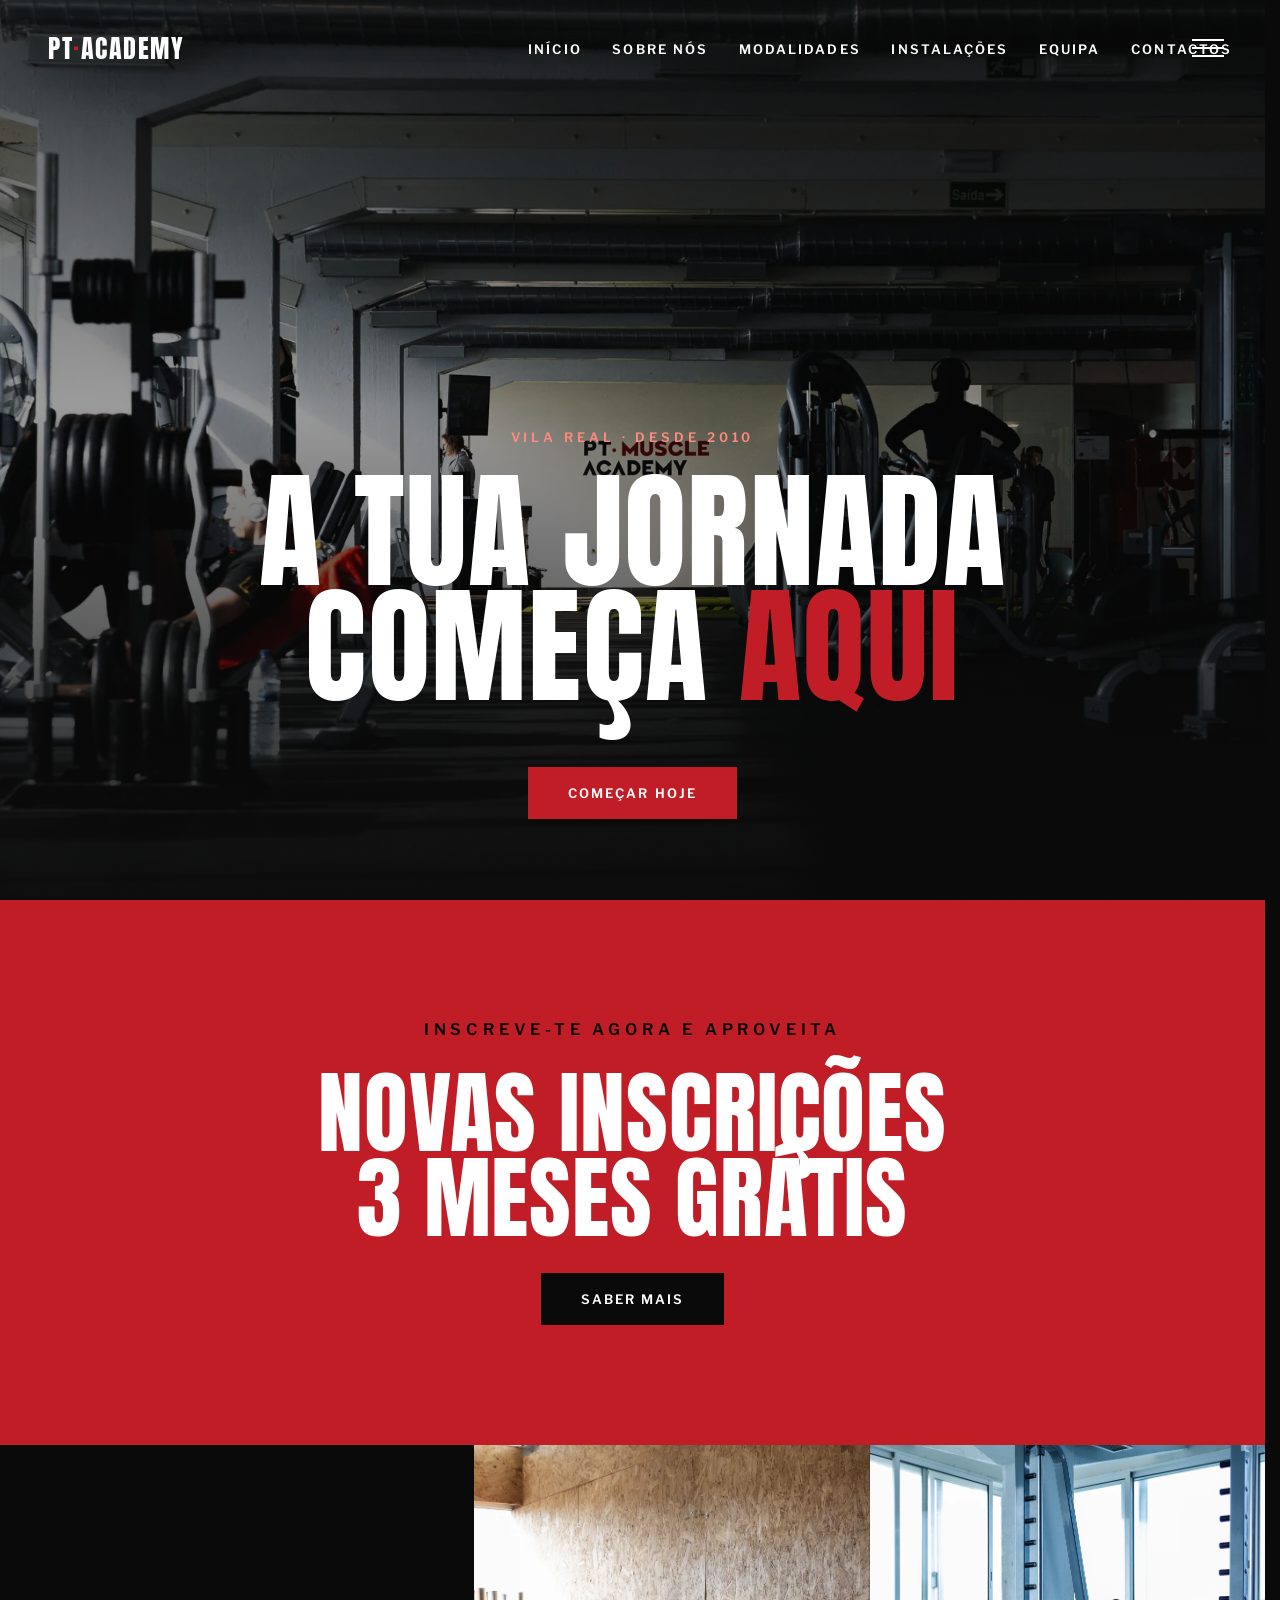
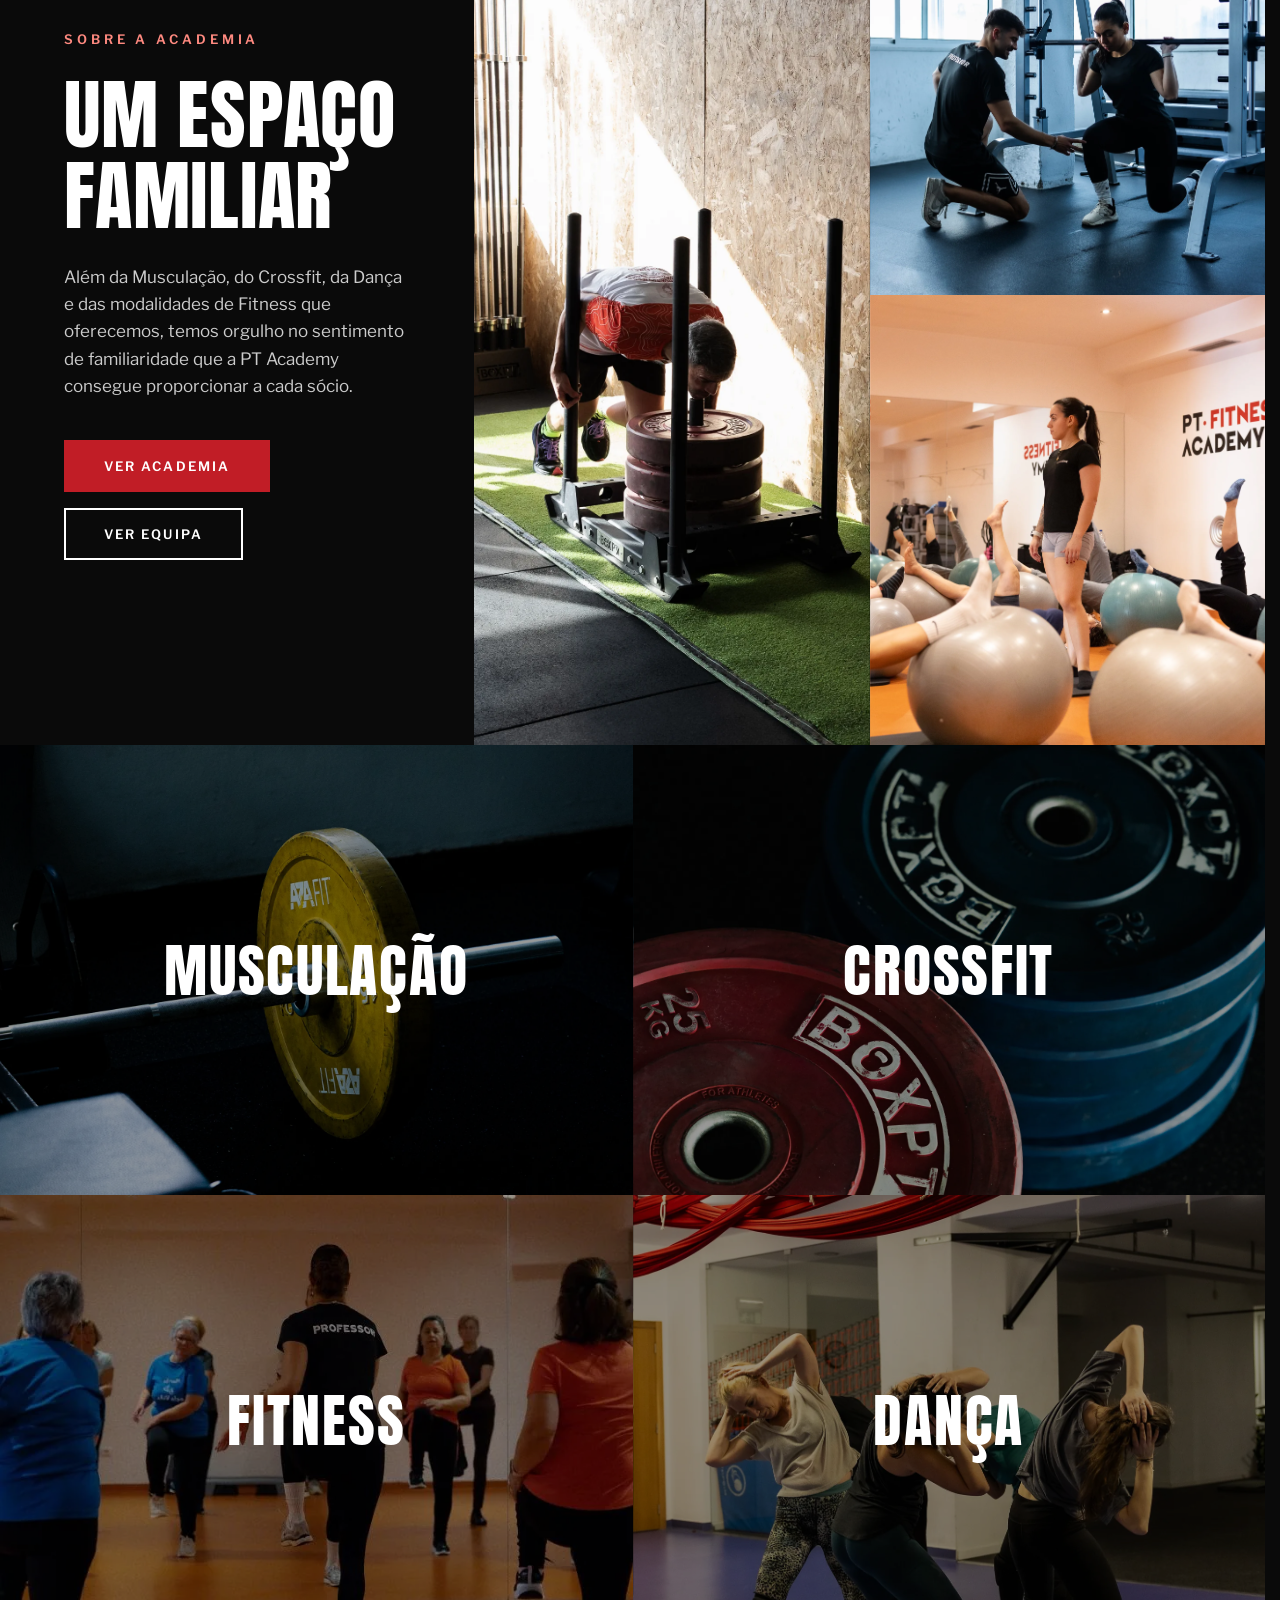
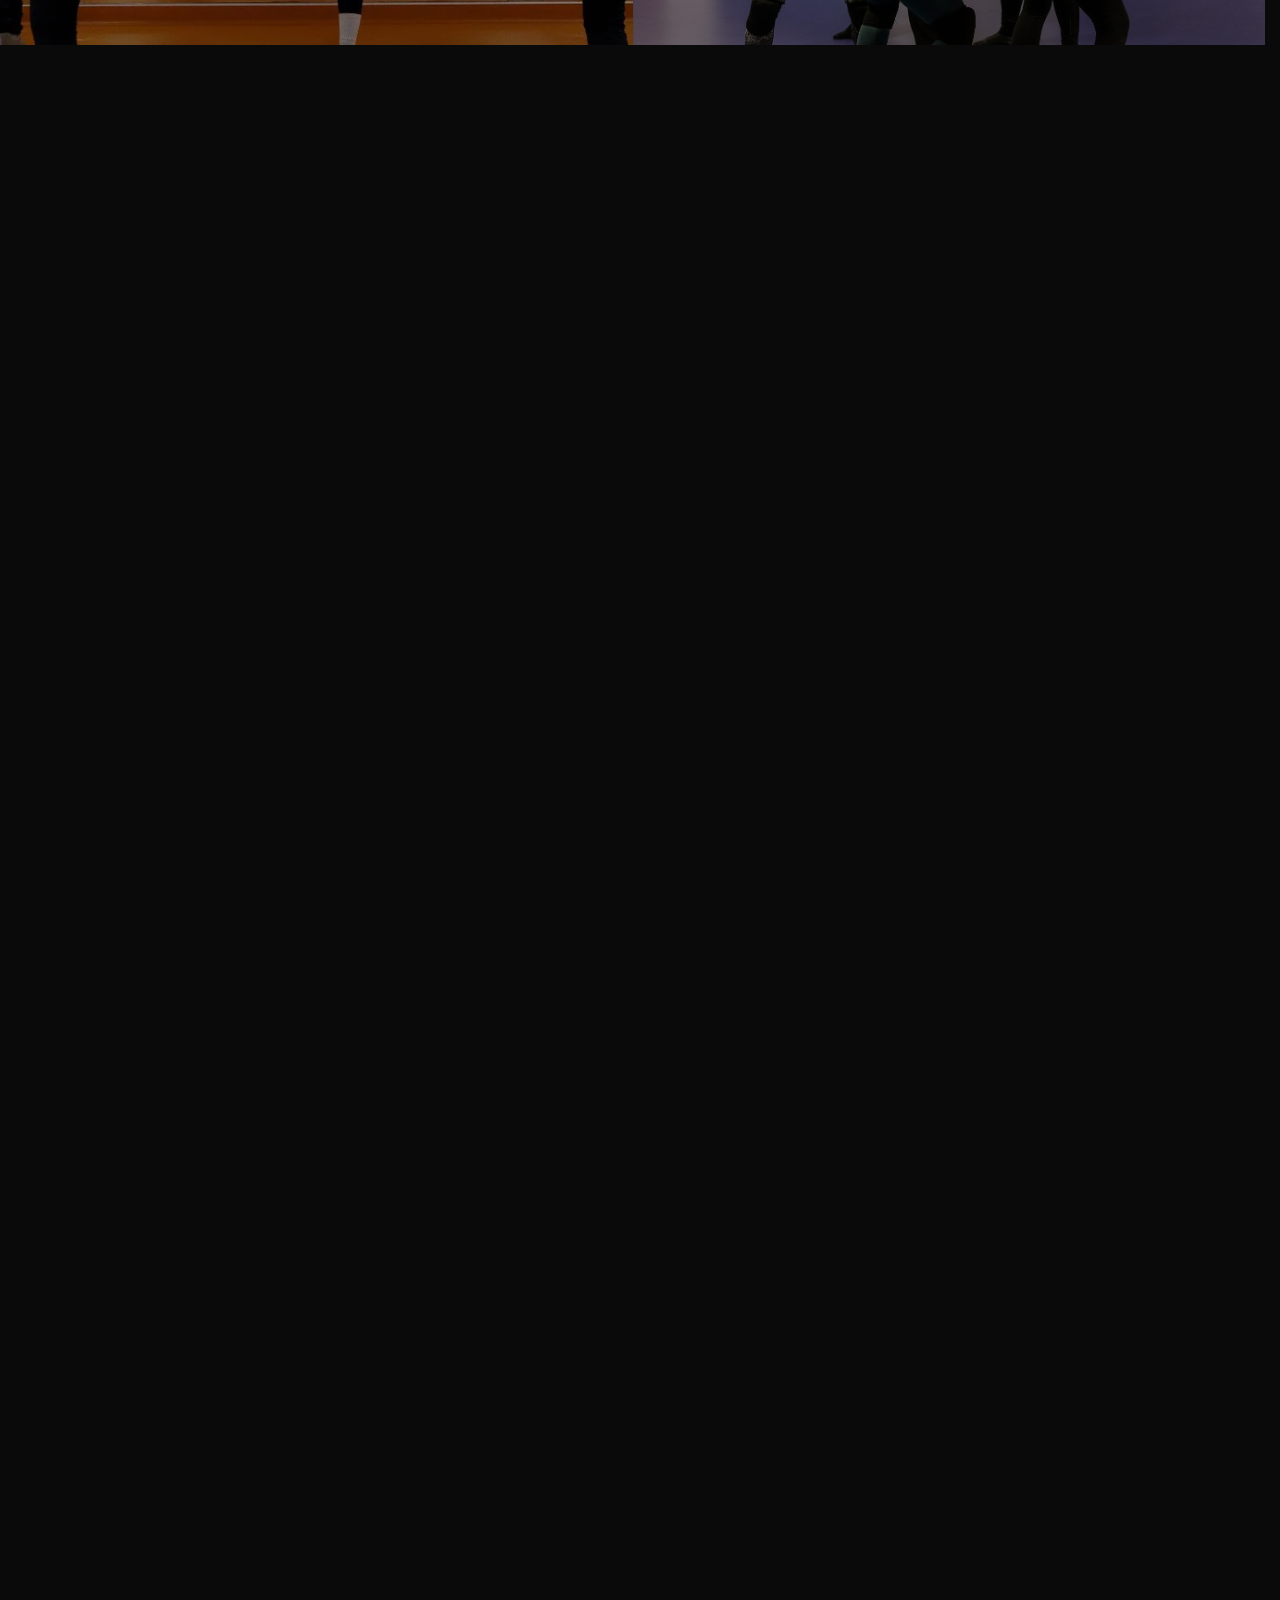
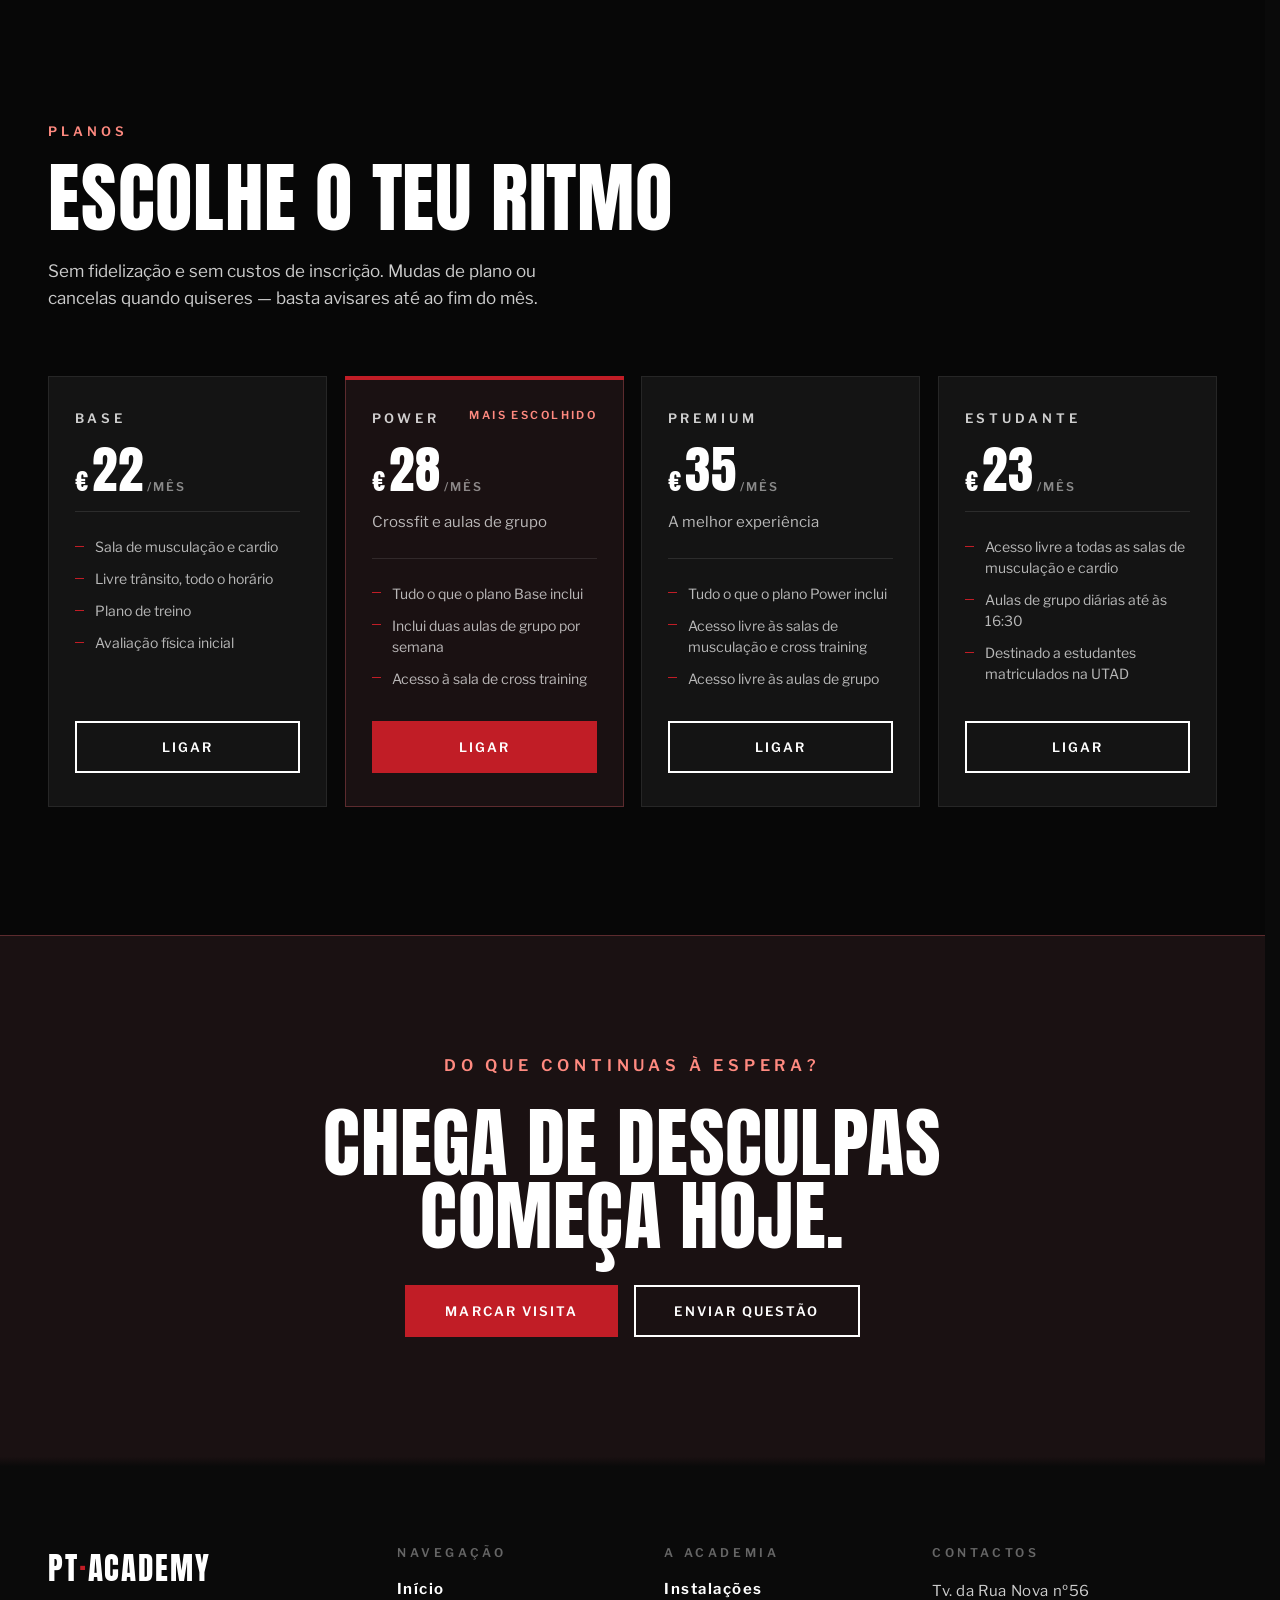
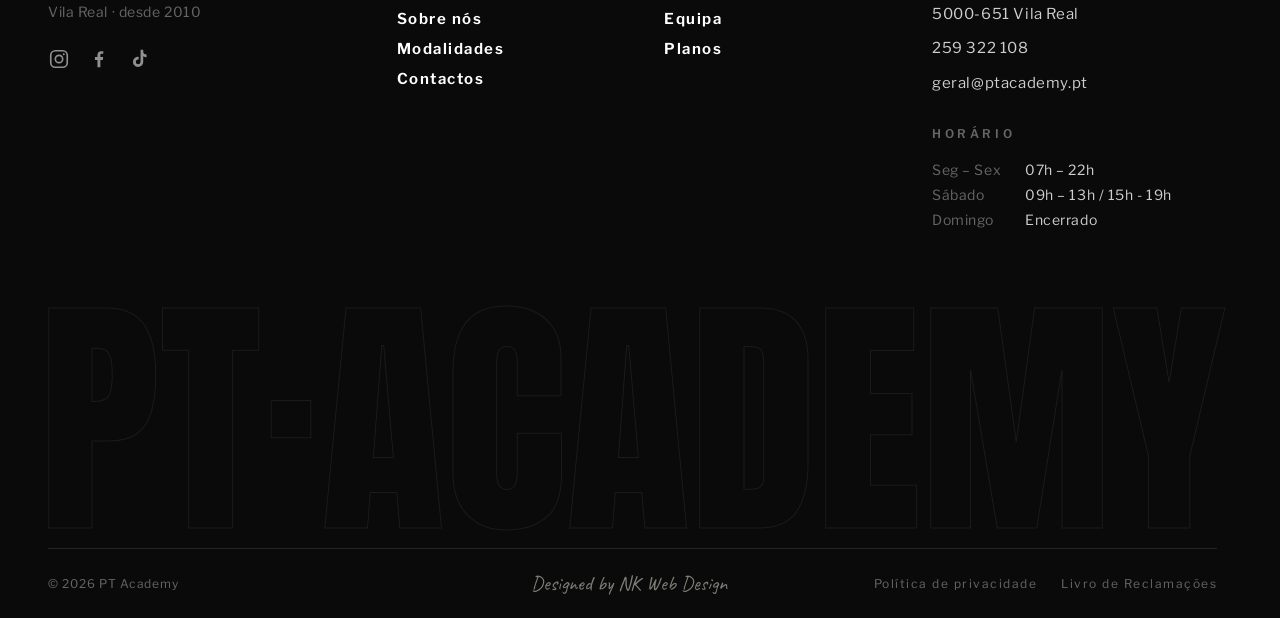
==== commit a2ad4085: "Página Modalidades com capítulos pregados e horário semanal Quatro capítulos pregados (Musculação, C" ====
--- a/index.html
+++ b/index.html
@@ -62,28 +62,29 @@
   </div>
 </section>
 
-<!-- Modalities -->
-<section class="modalities">
-  <div class="modality modality--musculacao">
+<!-- Modalities: cada tile abre o capítulo dessa modalidade na página
+     das modalidades. -->
+<section class="modalities" id="modalidades">
+  <a class="modality modality--musculacao" href="/modalidades.html#musculacao">
     <div class="modality__photo"></div>
     <div class="modality__scrim"></div>
     <p class="modality__title">Musculação</p>
-  </div>
-  <div class="modality modality--crossfit">
+  </a>
+  <a class="modality modality--crossfit" href="/modalidades.html#crossfit">
     <div class="modality__photo"></div>
     <div class="modality__scrim"></div>
     <p class="modality__title">Crossfit</p>
-  </div>
-  <div class="modality modality--fitness">
+  </a>
+  <a class="modality modality--fitness" href="/modalidades.html#fitness">
     <div class="modality__photo"></div>
     <div class="modality__scrim"></div>
     <p class="modality__title">Fitness</p>
-  </div>
-  <div class="modality modality--danca">
+  </a>
+  <a class="modality modality--danca" href="/modalidades.html#danca">
     <div class="modality__photo"></div>
     <div class="modality__scrim"></div>
     <p class="modality__title">Dança</p>
-  </div>
+  </a>
 </section>
 
 <!-- Galeria pregada ("Instalações") -->
--- a/styles.css
+++ b/styles.css
@@ -411,18 +411,6 @@
   text-transform: uppercase;
 }
 
-.eyebrow--traco {
-  display: flex;
-  align-items: center;
-  gap: 14px;
-}
-.eyebrow--traco::before {
-  content: '';
-  width: 32px;
-  height: 2px;
-  background: var(--color-red);
-}
-
 /* ---------- Campaign ---------- */
 
 .campaign {
@@ -545,9 +533,13 @@
   grid-template-rows: 1fr 1fr;
 }
 
+/* É um <a> desde que os tiles abrem a página das modalidades: block
+   para o grid, cor explícita para o a:hover global não pintar o título. */
 .modality {
   position: relative;
+  display: block;
   overflow: hidden;
+  color: #fff;
 }
 
 .modality__photo {
@@ -707,24 +699,14 @@
   margin: 0 0 clamp(40px, 5vw, 64px);
 }
 
-/* Sublinhado vermelho curto antes do eyebrow, como na homepage original. */
+/* Sem linha vermelha antes do eyebrow — ver CLAUDE.md. */
 .plans__eyebrow {
-  display: flex;
-  align-items: center;
-  gap: 14px;
   margin: 0 0 20px;
   color: var(--color-red-light);
   font: 600 13px var(--font-body);
   letter-spacing: .3em;
   text-transform: uppercase;
 }
-.plans__eyebrow::before {
-  content: '';
-  width: 32px;
-  height: 2px;
-  background: var(--color-red);
-}
-
 .plans__title {
   margin: 0 0 20px;
   font: 400 clamp(38px, 6vw, 96px)/1.02 var(--font-display);
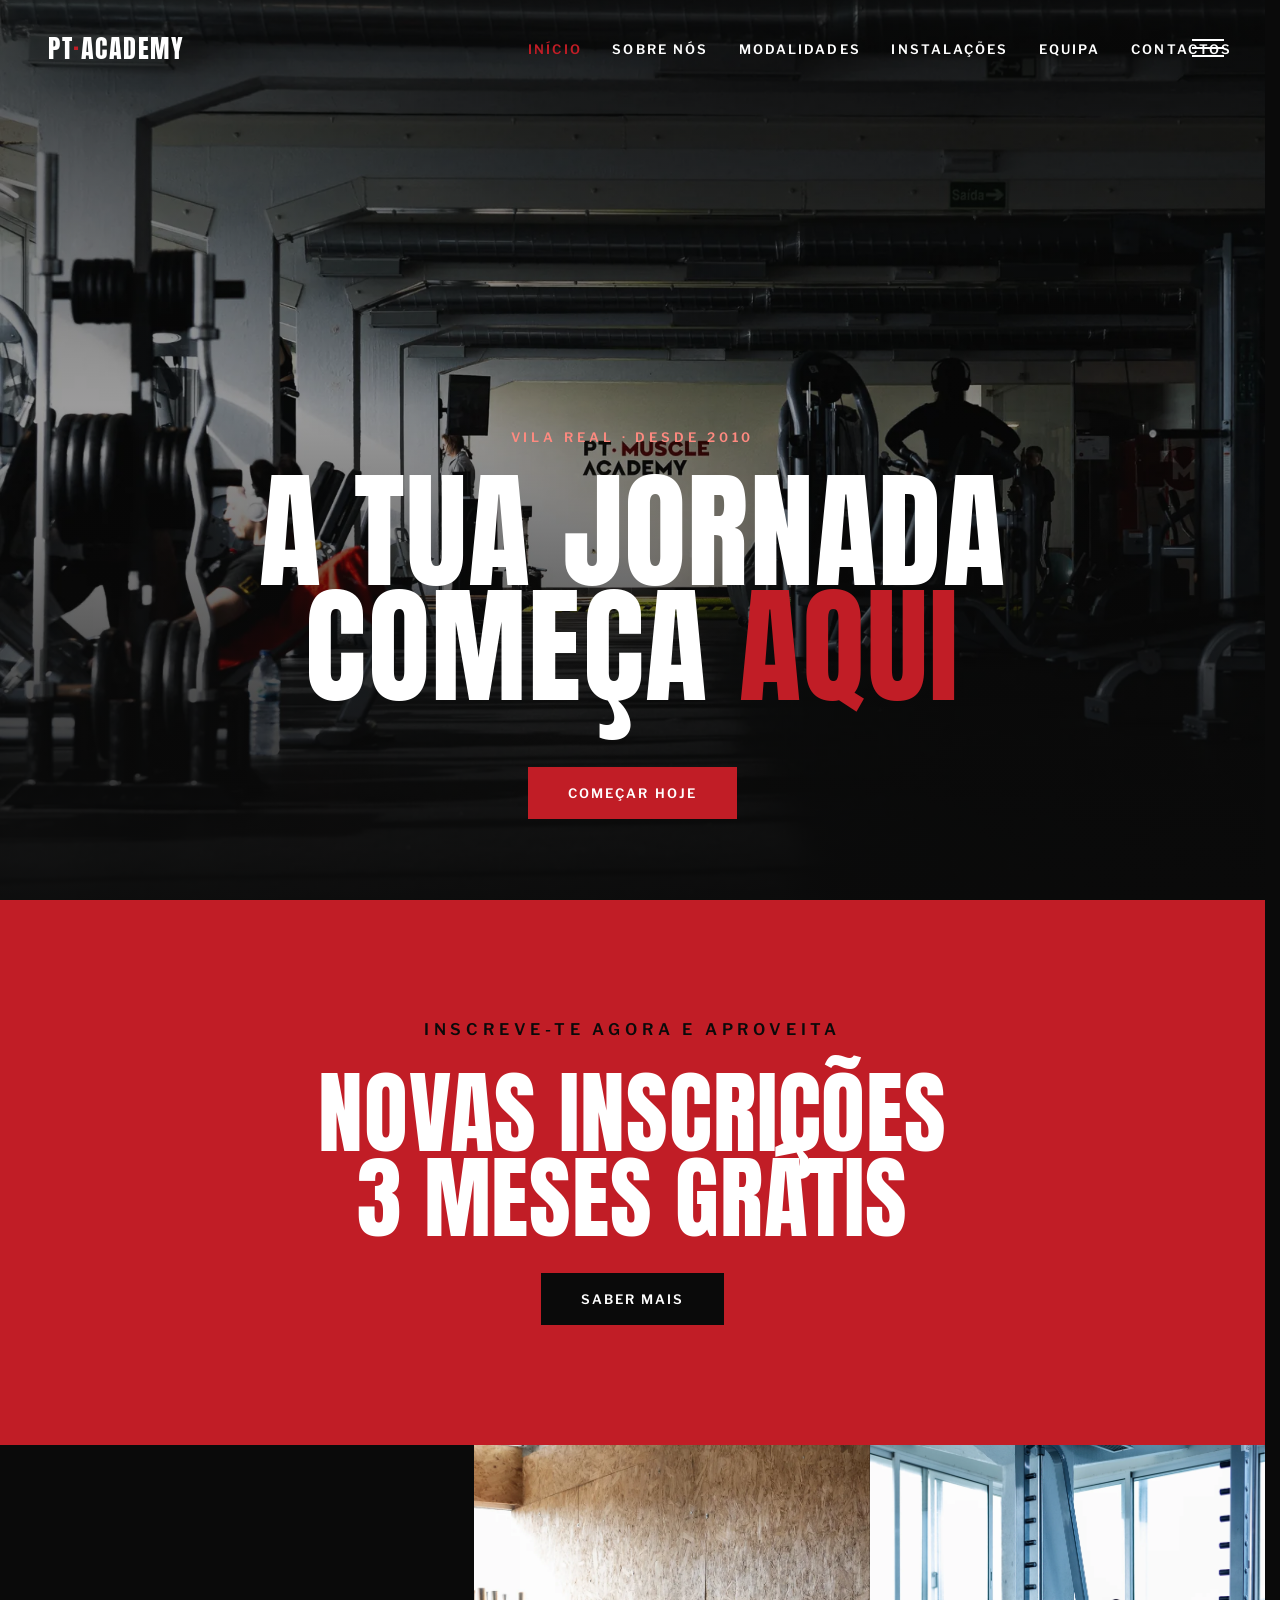
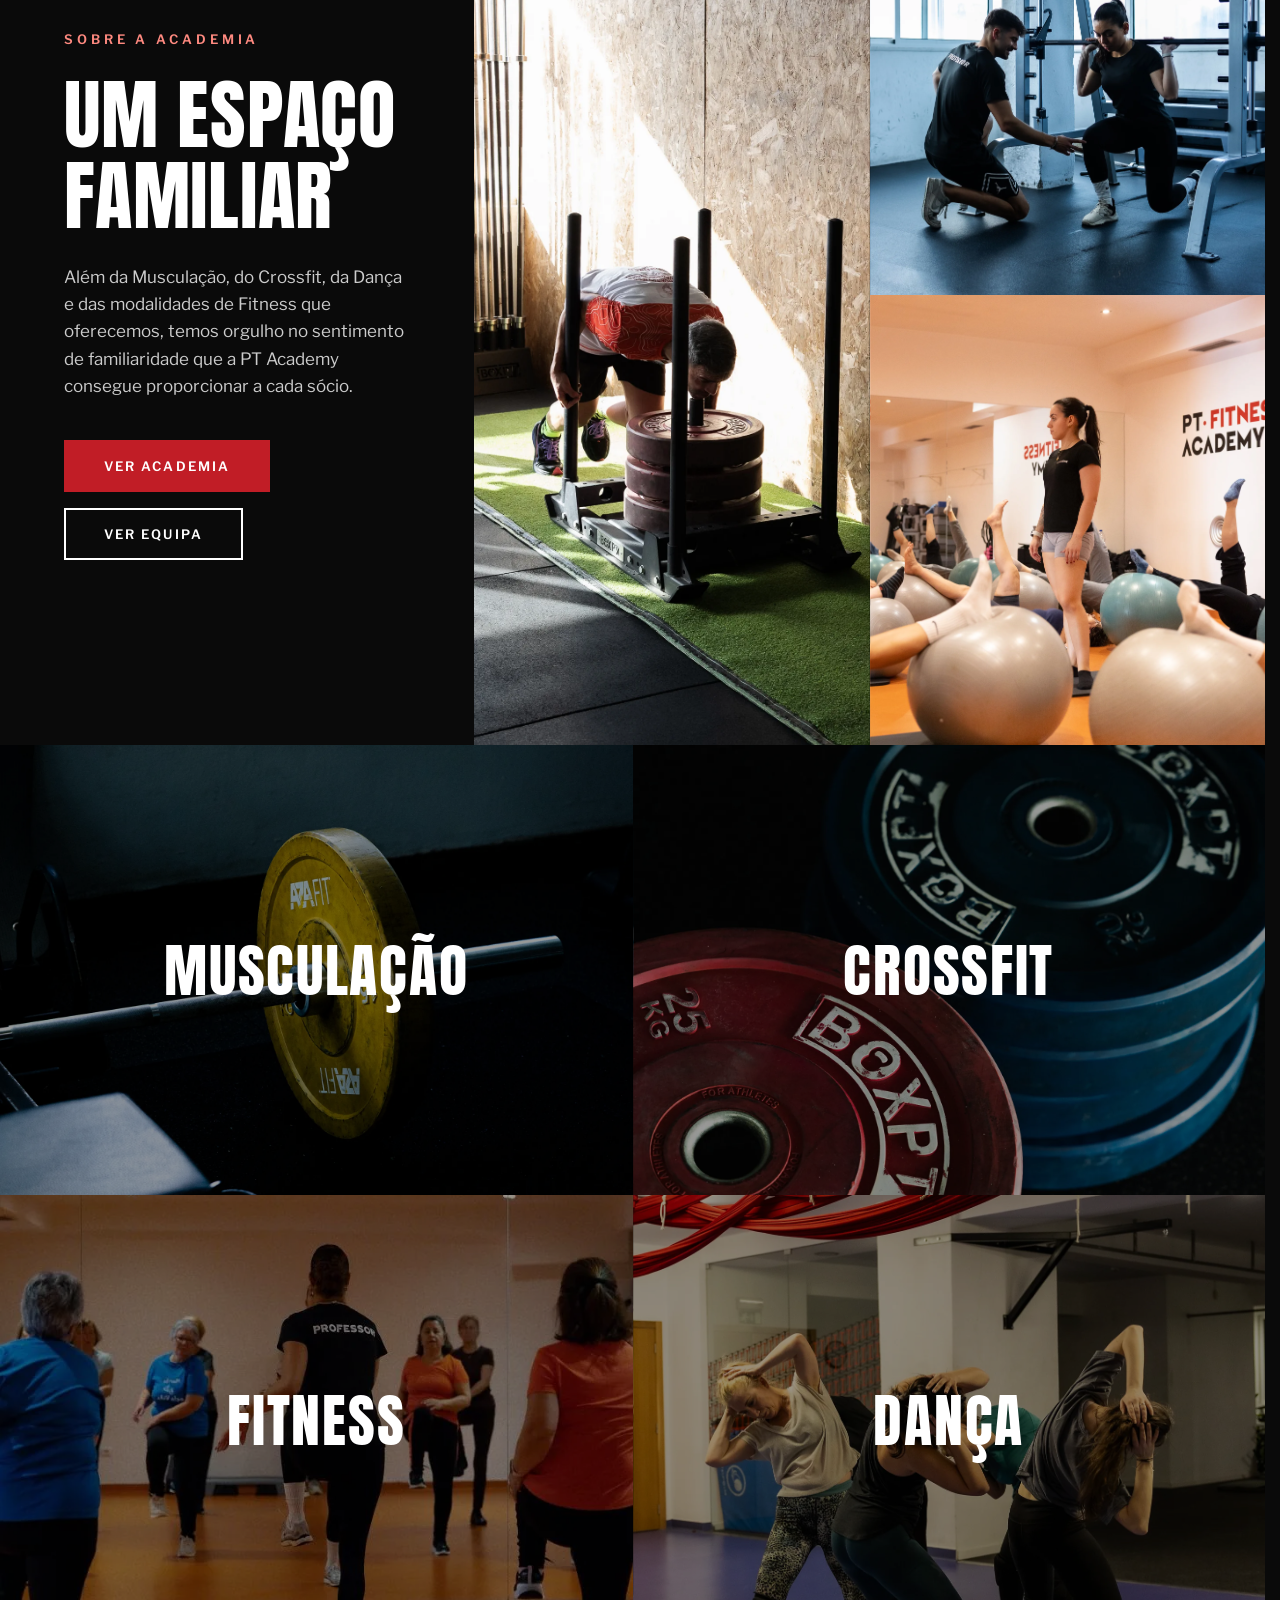
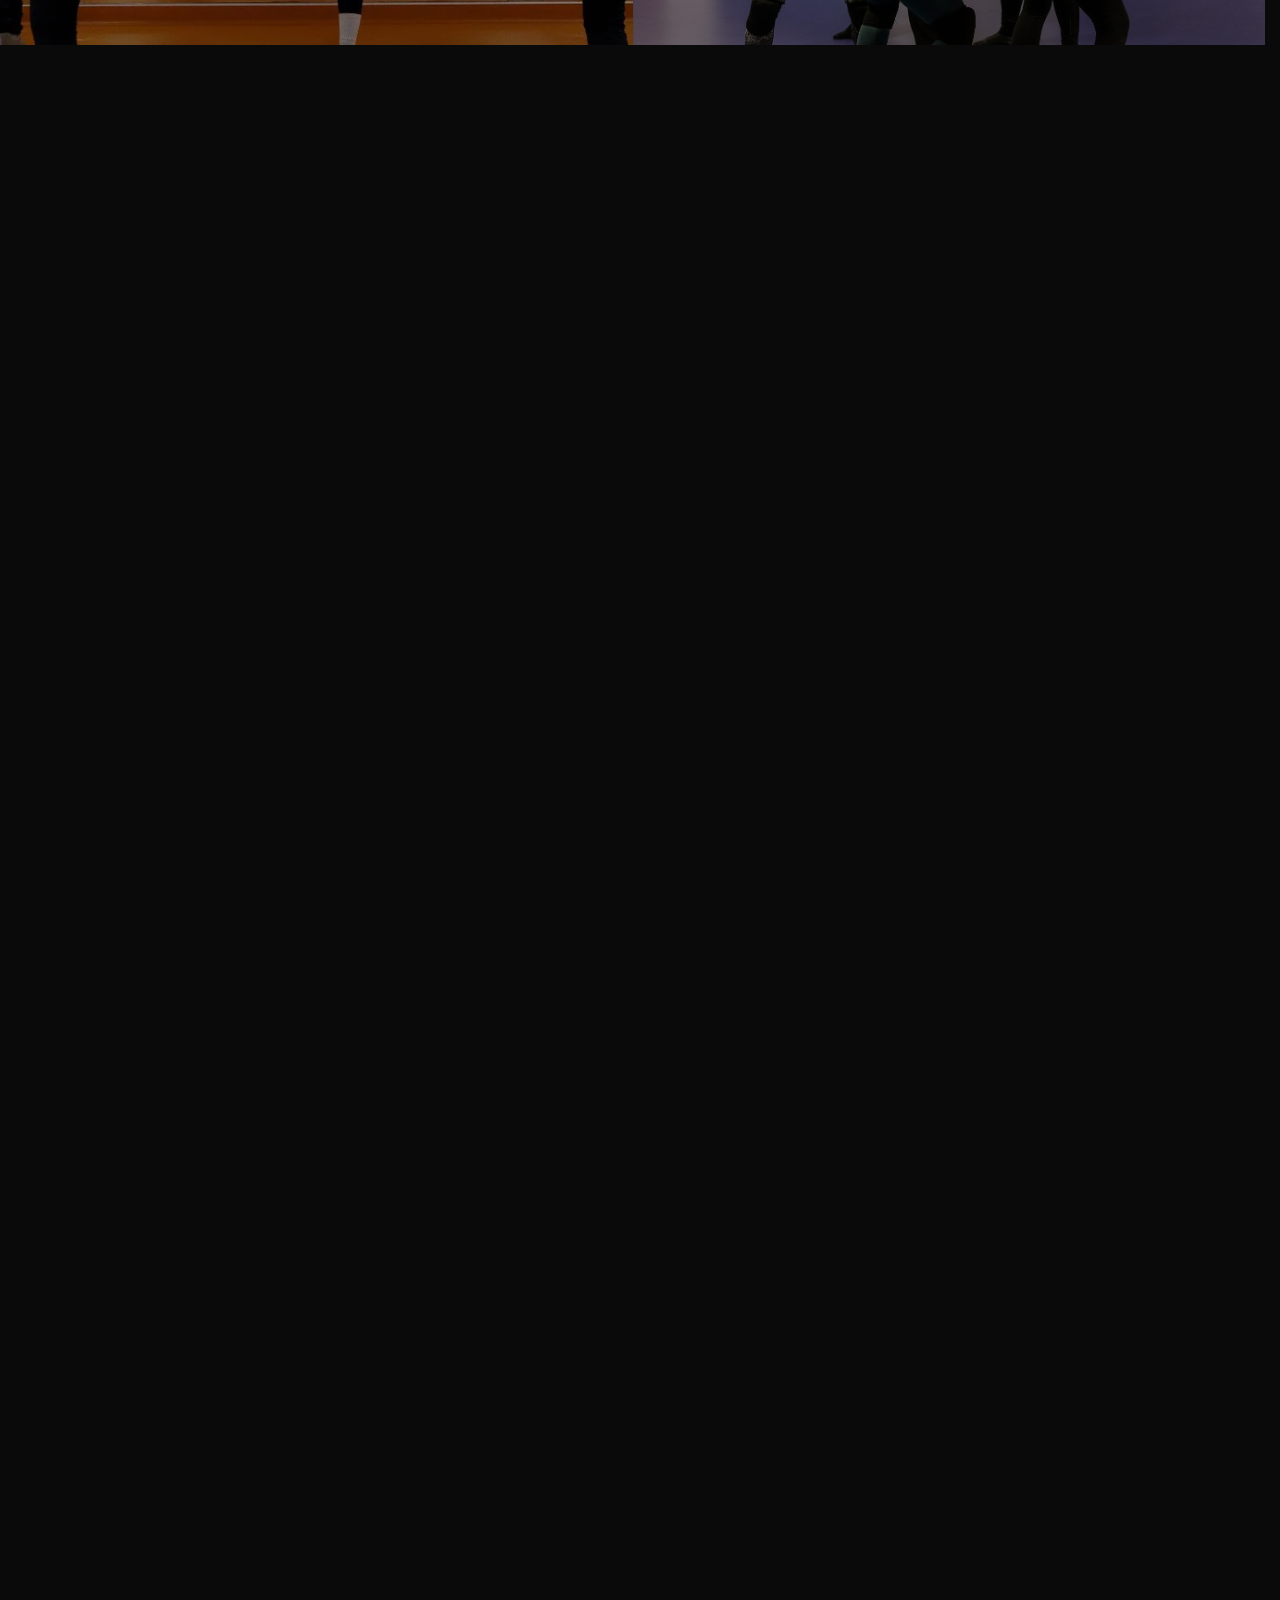
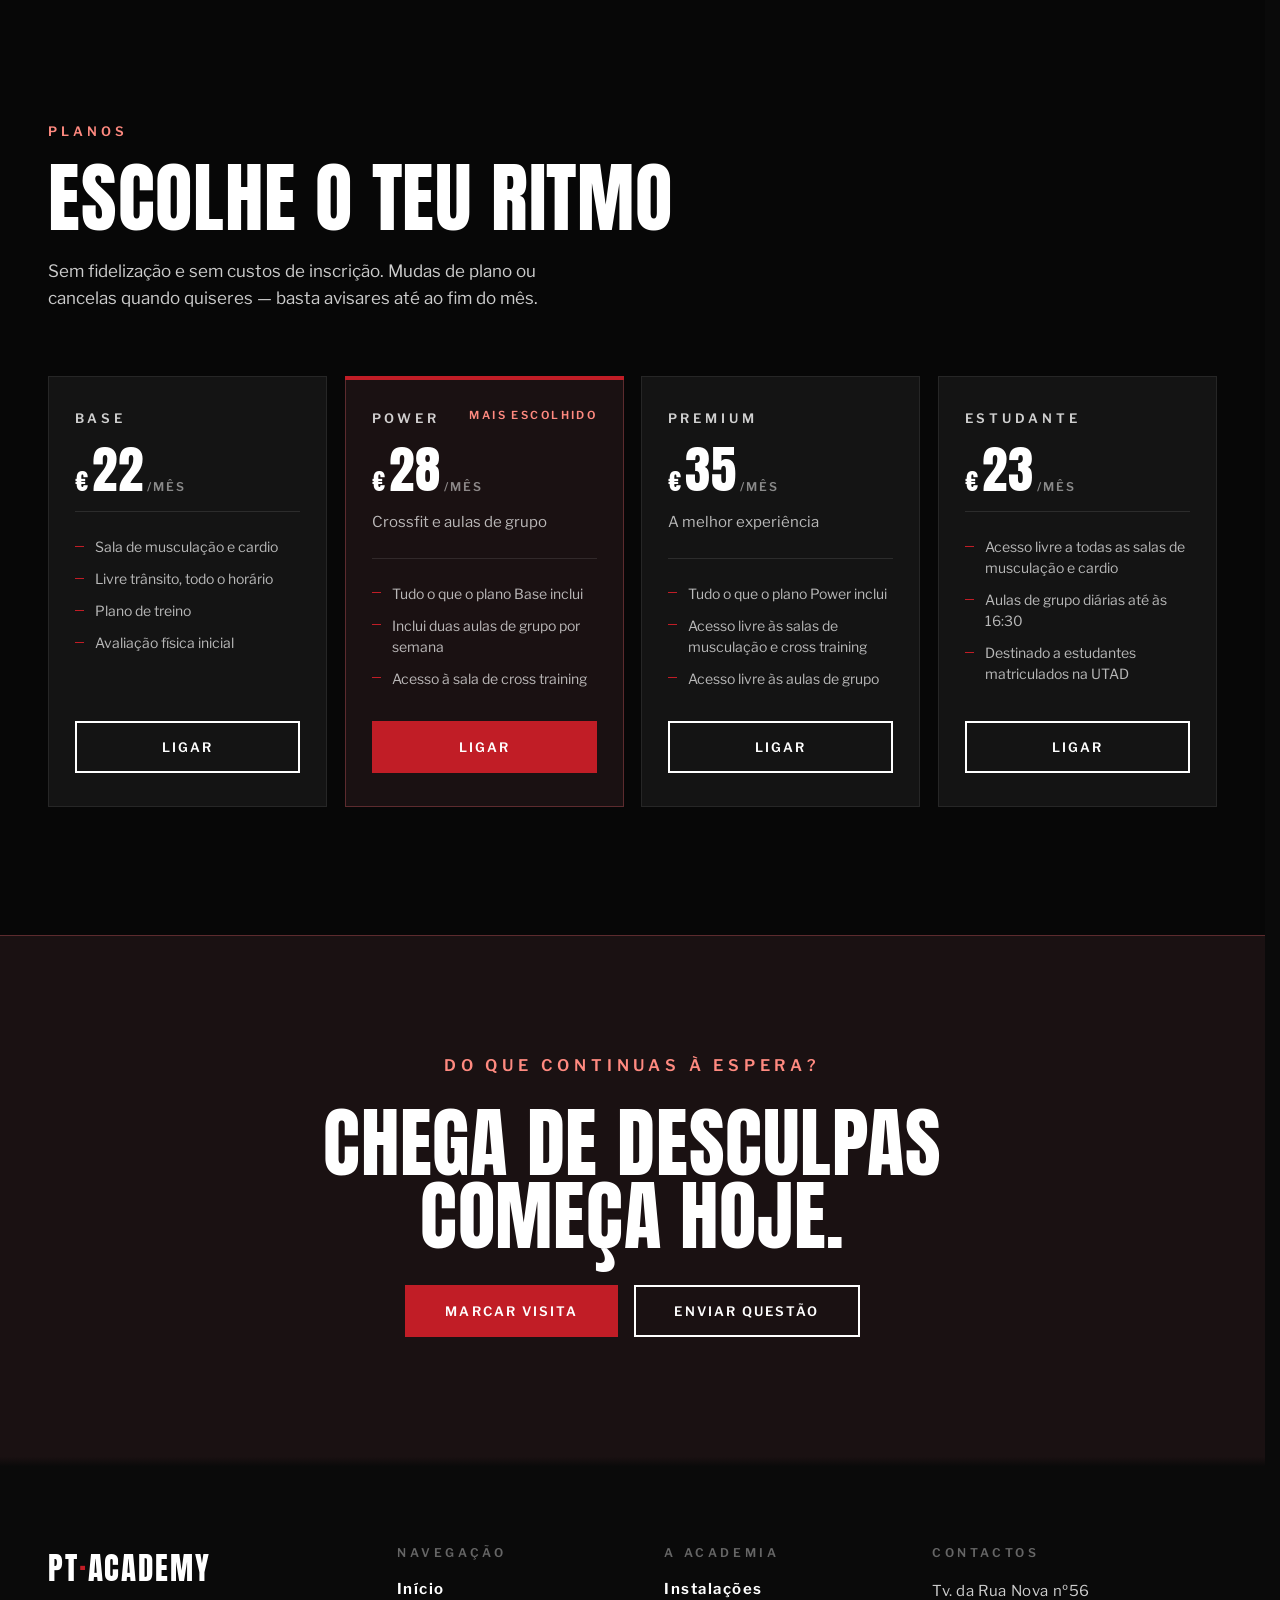
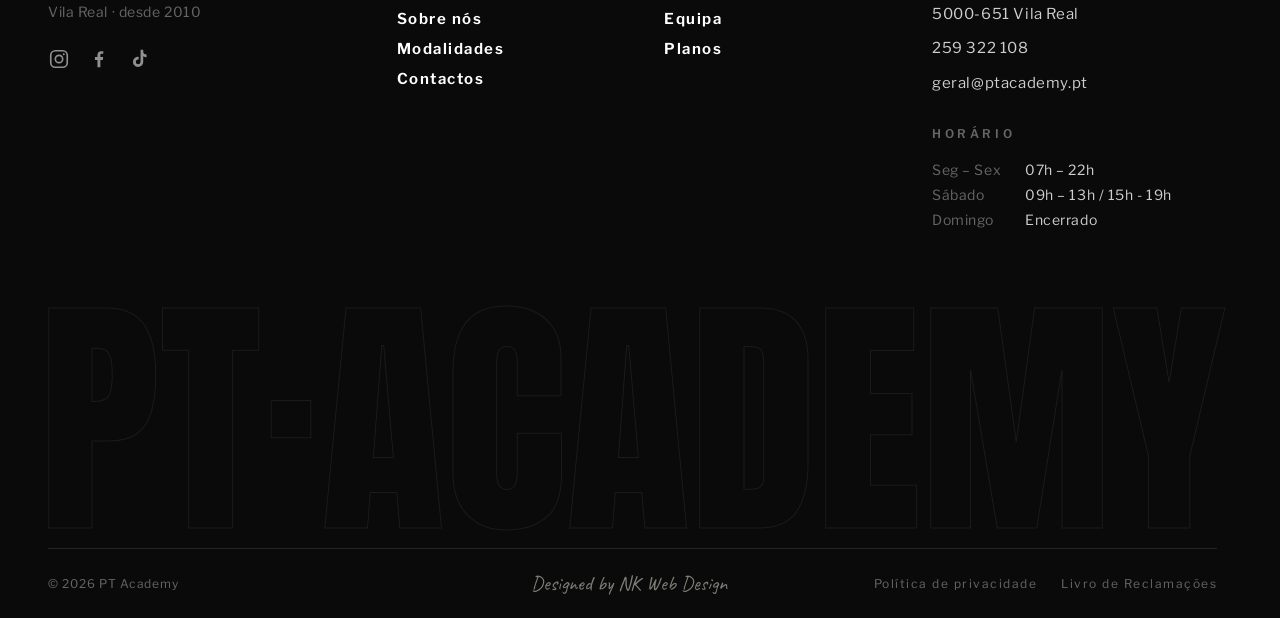
==== commit 3c87de1f: "Conteúdo editável em conteudo/ com esquemas e documentação Primeiro passo do gestor de conteúdos: os" ====
--- a/index.html
+++ b/index.html
@@ -27,7 +27,7 @@
   <div class="hero__content">
     <p class="hero__eyebrow">Vila Real · desde 2010</p>
     <h1 class="hero__title">A tua jornada<br>começa <em>aqui</em></h1>
-    <a href="#inscricao" class="button button--red">Começar hoje</a>
+    <a href="#planos" class="button button--red">Começar hoje</a>
   </div>
 </header>
 
@@ -45,8 +45,8 @@
     <h2 class="about__title reveal reveal--slide">UM ESPAÇO FAMILIAR</h2>
     <p class="about__body reveal reveal--slide">Além da Musculação, do Crossfit, da Dança e das modalidades de Fitness que oferecemos, temos orgulho no sentimento de familiaridade que a PT Academy consegue proporcionar a cada sócio.</p>
     <div class="about__actions reveal reveal--slide">
-      <a href="#academia" class="button button--red">Ver academia</a>
-      <a href="#equipa" class="button button--outline">Ver equipa</a>
+      <a href="/instalacoes.html" class="button button--red">Ver academia</a>
+      <a href="/equipa.html" class="button button--outline">Ver equipa</a>
     </div>
   </div>
   <div class="about__gallery" data-reveal-group>
--- a/styles.css
+++ b/styles.css
@@ -514,7 +514,7 @@
 .about__photo--tall {
   grid-row: 1 / 3;
 }
-.about__photo--rowing { background-image: url('./assets/HYROX.webp'); }
+.about__photo--rowing { background-image: url('./assets/hyrox.webp'); }
 .about__photo--aulas  { background-image: url('./assets/pt-academy-aulas-pt-2.webp'); }
 .about__photo--pilates { background-image: url('./assets/pilates-12.webp'); }
 
